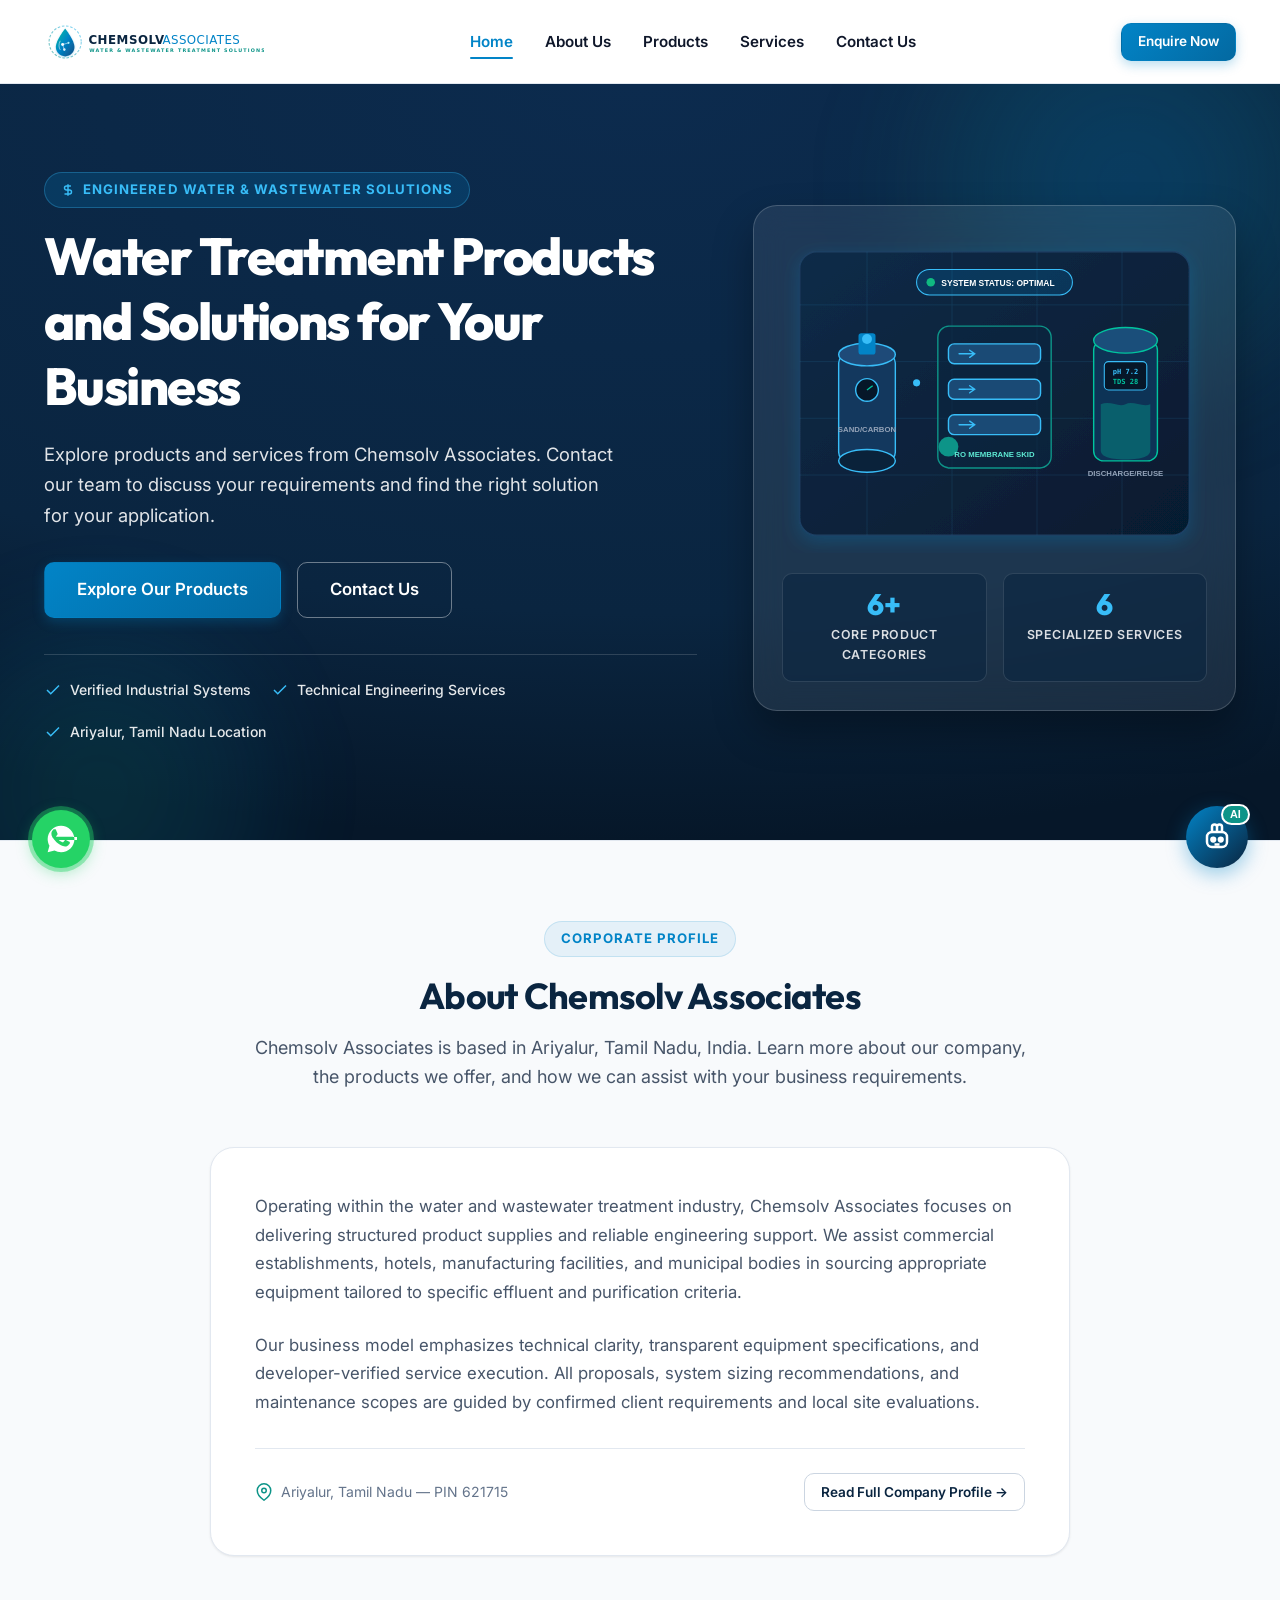
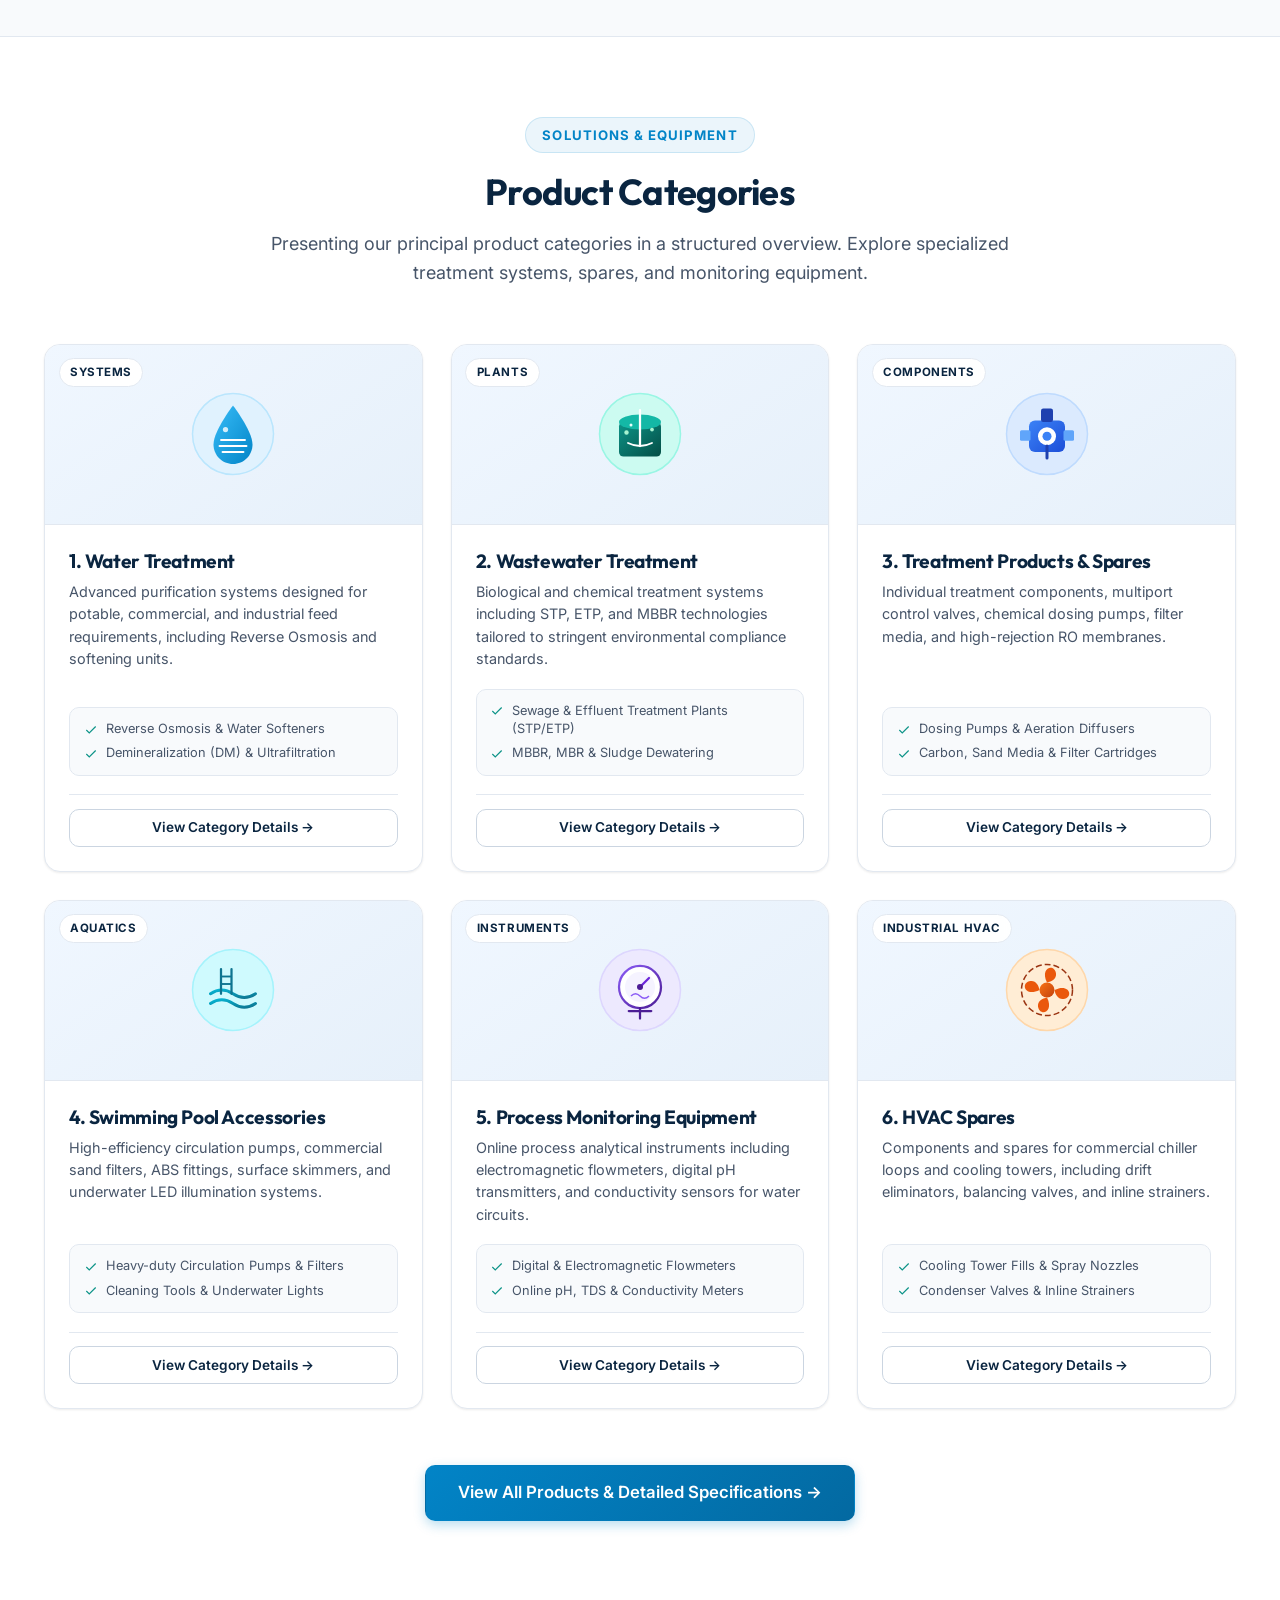
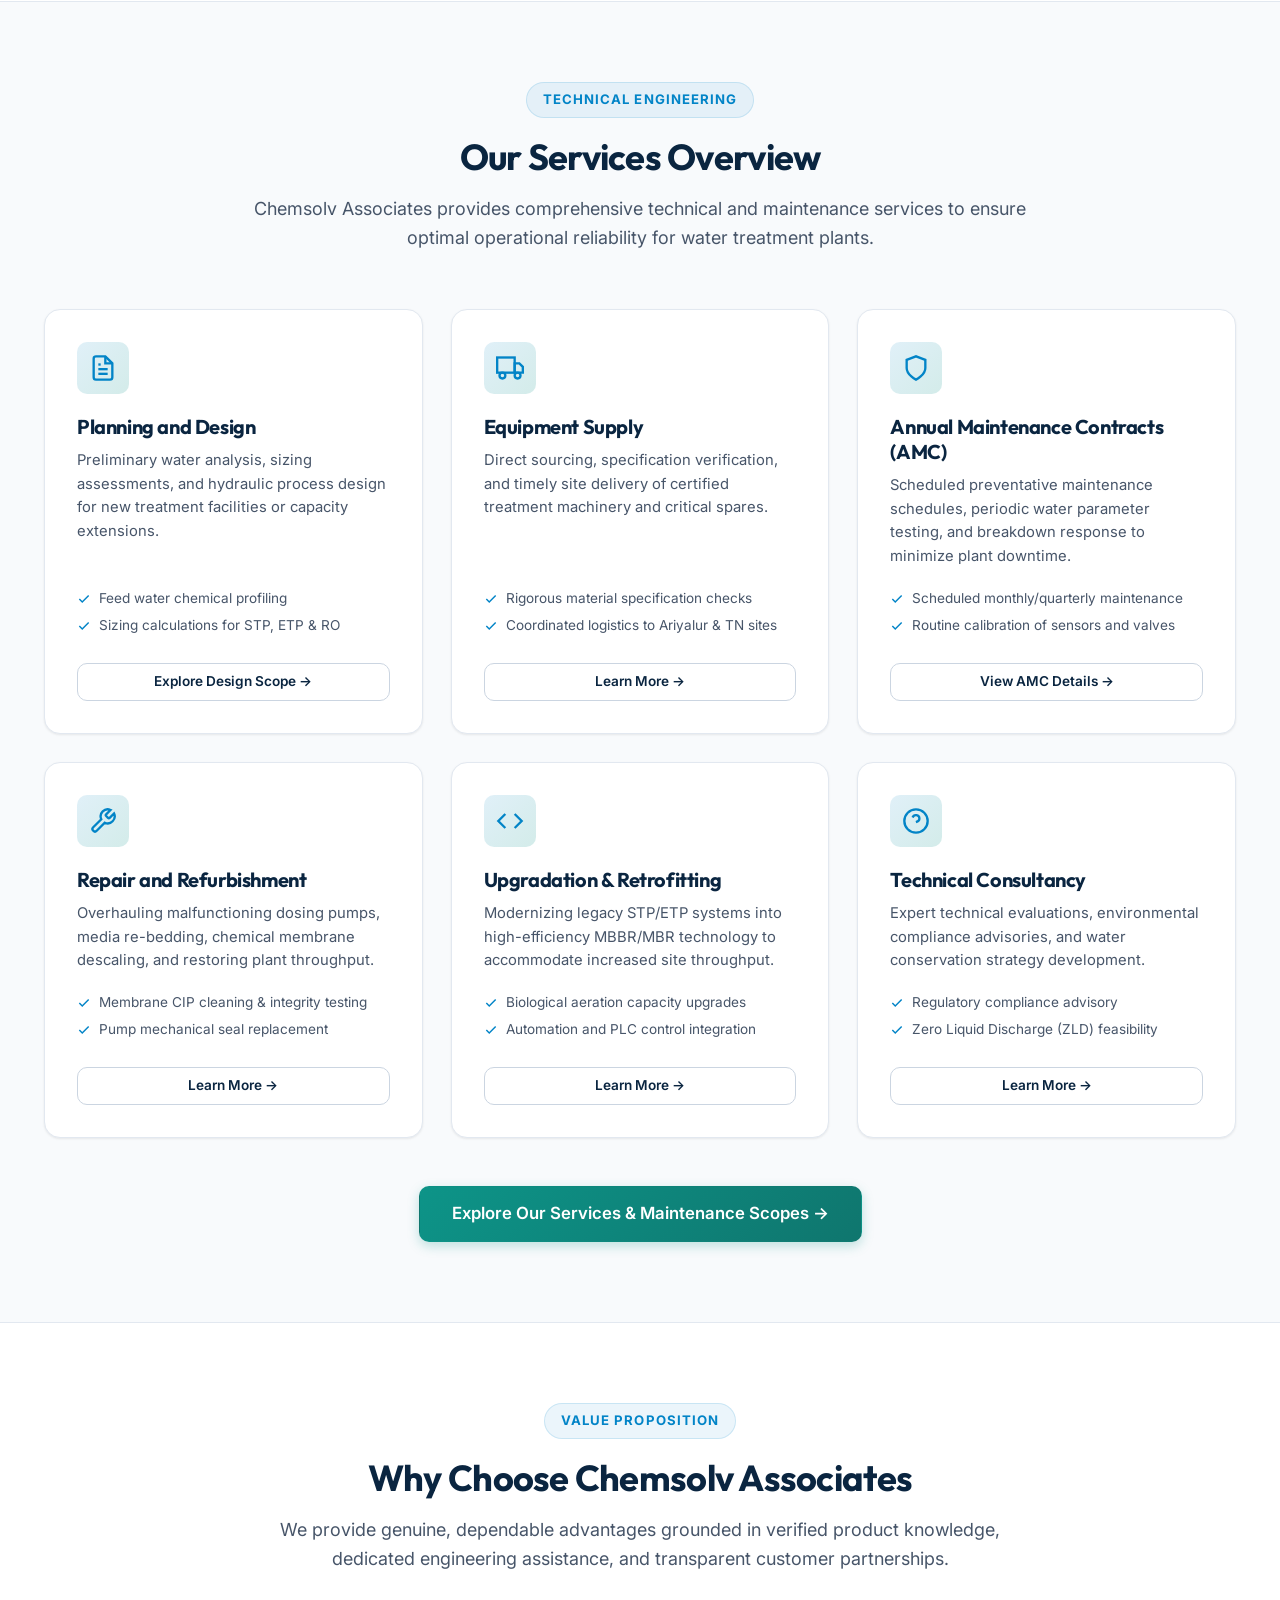
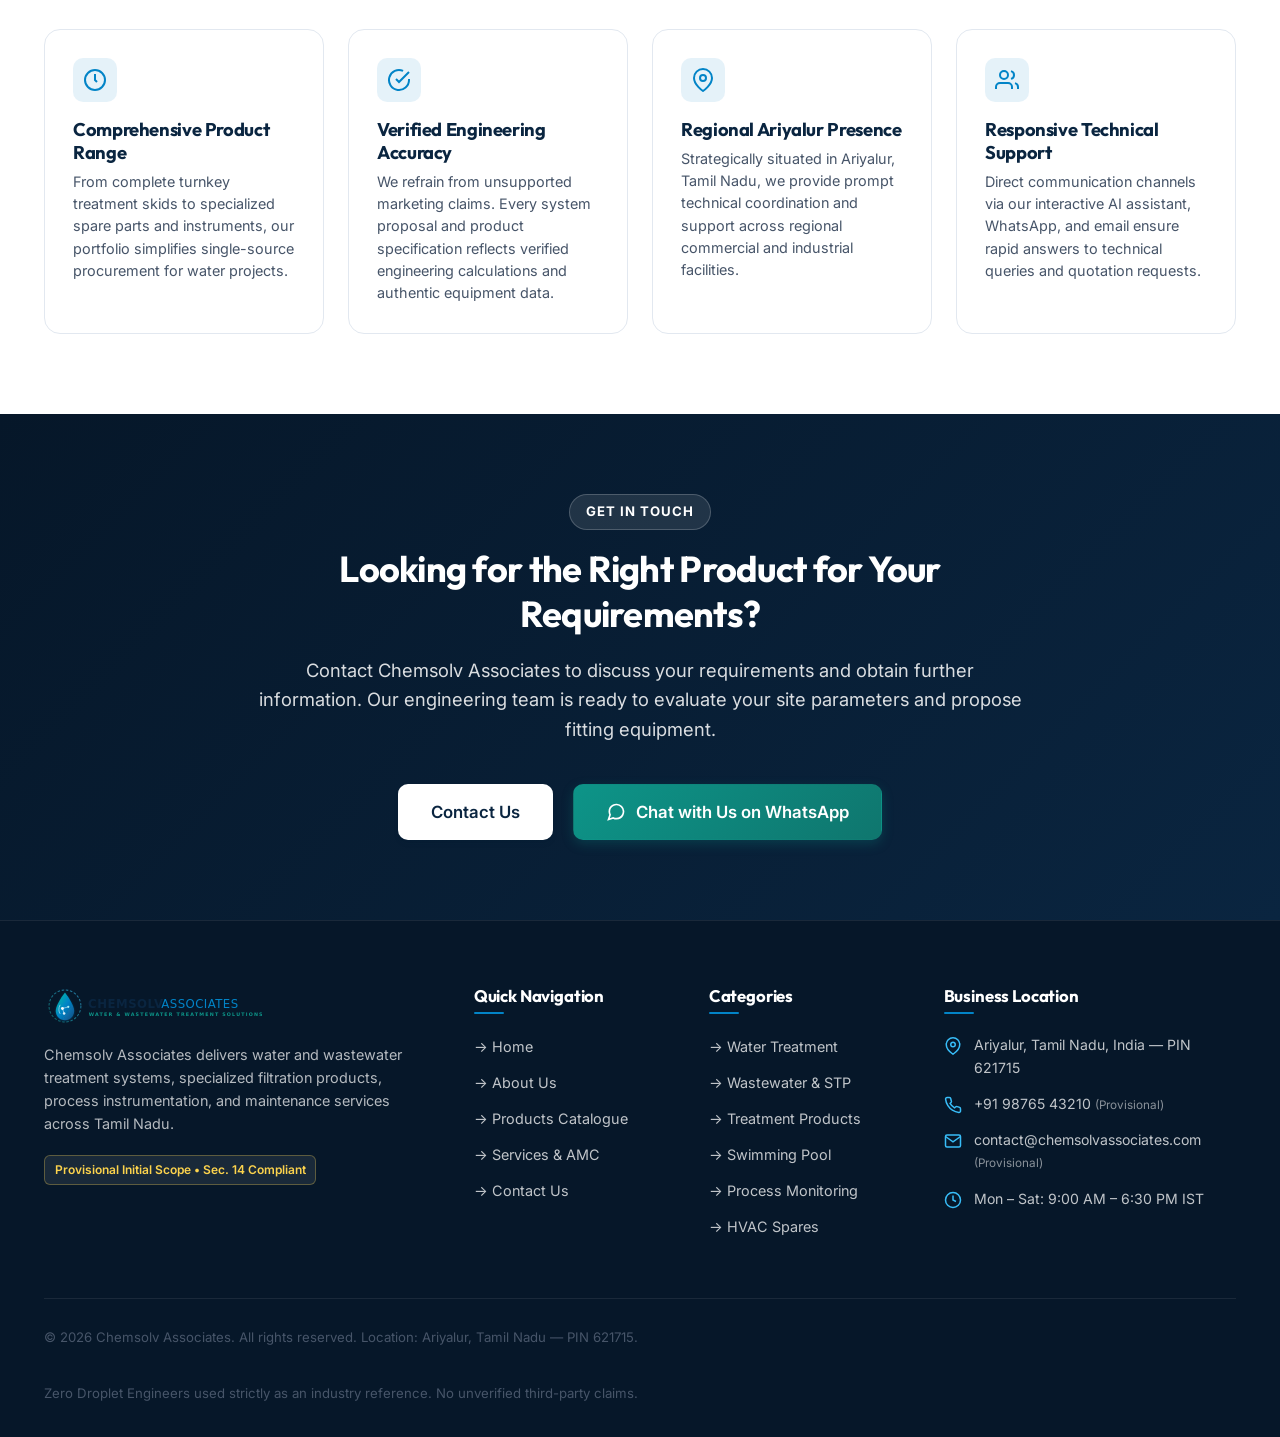
==== index.html @ a0fe6520 "Initial commit: Chemsolv Associates corporate website and floating RAG chatbot" ====
<!DOCTYPE html>
<html lang="en">
<head>
  <meta charset="UTF-8">
  <meta name="viewport" content="width=device-width, initial-scale=1.0">
  <meta http-equiv="X-UA-Compatible" content="IE=edge">
  
  <!-- SEO Primary Metadata -->
  <title>Chemsolv Associates | Water & Wastewater Treatment Solutions | Ariyalur, Tamil Nadu</title>
  <meta name="description" content="Chemsolv Associates provides comprehensive water and wastewater treatment systems, STP, ETP, RO plants, monitoring equipment, and AMC services in Ariyalur, Tamil Nadu.">
  <meta name="keywords" content="Chemsolv Associates, water treatment, wastewater treatment, STP Ariyalur, ETP Tamil Nadu, Reverse Osmosis, water softeners, AMC services">
  <meta name="author" content="Chemsolv Associates">
  <link rel="canonical" href="https://www.chemsolvassociates.com/">
  
  <!-- Open Graph / Facebook -->
  <meta property="og:type" content="website">
  <meta property="og:url" content="https://www.chemsolvassociates.com/">
  <meta property="og:title" content="Chemsolv Associates | Water & Wastewater Treatment Solutions">
  <meta property="og:description" content="Explore certified water and wastewater treatment products, STP/ETP systems, process monitoring instruments, and engineering services based in Ariyalur, Tamil Nadu.">
  <meta property="og:image" content="assets/images/logo.svg">

  <!-- Fonts Preconnect for Ultra-Fast Loading -->
  <link rel="preconnect" href="https://fonts.googleapis.com">
  <link rel="preconnect" href="https://fonts.gstatic.com" crossorigin>
  <link href="https://fonts.googleapis.com/css2?family=Inter:wght@400;500;600;700&family=Outfit:wght@600;700;800&display=swap" rel="stylesheet">

  <!-- Core Stylesheets -->
  <link rel="stylesheet" href="assets/css/main.css">
  <link rel="stylesheet" href="assets/css/components.css">
  <link rel="stylesheet" href="assets/css/chatbot.css">

  <!-- Structured Data JSON-LD (Section 12.5) -->
  <script type="application/ld+json">
  {
    "@context": "https://schema.org",
    "@type": "LocalBusiness",
    "name": "Chemsolv Associates",
    "description": "Provider of water and wastewater treatment systems, products, monitoring equipment, and maintenance services.",
    "url": "https://www.chemsolvassociates.com/",
    "address": {
      "@type": "PostalAddress",
      "addressLocality": "Ariyalur",
      "addressRegion": "Tamil Nadu",
      "postalCode": "621715",
      "addressCountry": "IN"
    },
    "openingHours": "Mo-Sa 09:00-18:30"
  }
  </script>
</head>
<body>

  <!-- Accessible Skip Link -->
  <a href="#main-content" class="skip-to-content">Skip to main content</a>

  <!-- Global Header -->
  <header class="site-header" id="site-header">
    <div class="container header-inner">
      <a href="index.html" class="header-brand" aria-label="Chemsolv Associates Home">
        <img src="assets/images/logo.svg" alt="Chemsolv Associates Logo" class="header-logo" width="220" height="42">
      </a>

      <!-- Desktop Navigation -->
      <nav class="desktop-nav" aria-label="Primary Navigation">
        <ul>
          <li><a href="index.html" class="nav-link active">Home</a></li>
          <li><a href="about.html" class="nav-link">About Us</a></li>
          <li><a href="products.html" class="nav-link">Products</a></li>
          <li><a href="services.html" class="nav-link">Services</a></li>
          <li><a href="contact.html" class="nav-link">Contact Us</a></li>
        </ul>
      </nav>

      <!-- Header CTAs -->
      <div class="header-actions">
        <a href="contact.html" class="btn btn-primary btn-sm header-cta">Enquire Now</a>
        <button class="mobile-toggle" id="mobile-toggle" aria-label="Toggle navigation menu" aria-expanded="false" aria-controls="mobile-drawer">
          <span></span>
        </button>
      </div>
    </div>
  </header>

  <!-- Mobile Drawer Overlay -->
  <div class="mobile-drawer-overlay" id="mobile-drawer-overlay"></div>

  <!-- Mobile Navigation Drawer -->
  <div class="mobile-drawer" id="mobile-drawer" aria-label="Mobile Navigation">
    <div>
      <div class="mobile-drawer-header">
        <img src="assets/images/logo.svg" alt="Chemsolv Associates" style="height: 34px; width: auto;">
        <button class="mobile-drawer-close" id="mobile-drawer-close" aria-label="Close navigation menu">
          <svg width="20" height="20" viewBox="0 0 24 24" fill="none" stroke="currentColor" stroke-width="2.5"><line x1="18" y1="6" x2="6" y2="18"/><line x1="6" y1="6" x2="18" y2="18"/></svg>
        </button>
      </div>
      <ul class="mobile-nav-list">
        <li><a href="index.html" class="mobile-nav-link active"><span>Home</span> &rarr;</a></li>
        <li><a href="about.html" class="mobile-nav-link"><span>About Us</span> &rarr;</a></li>
        <li><a href="products.html" class="mobile-nav-link"><span>Products</span> &rarr;</a></li>
        <li><a href="services.html" class="mobile-nav-link"><span>Services</span> &rarr;</a></li>
        <li><a href="contact.html" class="mobile-nav-link"><span>Contact Us</span> &rarr;</a></li>
      </ul>
    </div>
    <div style="display: flex; flex-direction: column; gap: 0.75rem; padding-top: 1.5rem; border-top: 1px solid var(--color-border);">
      <a href="contact.html" class="btn btn-primary" style="width: 100%;">Get in Touch</a>
      <a href="https://wa.me/919876543210?text=Hello%20Chemsolv%20Associates,%20I%20have%20an%20enquiry." target="_blank" rel="noopener noreferrer" class="btn btn-teal" style="width: 100%;">
        WhatsApp Enquiry
      </a>
    </div>
  </div>

  <!-- Main Content -->
  <main id="main-content">
    
    <!-- Section 1: Hero Section -->
    <section class="hero-section" aria-label="Hero Section">
      <div class="hero-water-glow" aria-hidden="true"></div>
      <div class="hero-water-glow-2" aria-hidden="true"></div>
      
      <div class="container hero-grid">
        <div class="hero-content fade-in-up">
          <div class="section-tag" style="background: rgba(2, 132, 199, 0.2); color: var(--color-accent-light); border-color: rgba(56, 189, 248, 0.3);">
            <svg width="14" height="14" viewBox="0 0 24 24" fill="none" stroke="currentColor" stroke-width="2.5"><path d="M12 2v20M17 5H9.5a3.5 3.5 0 0 0 0 7h5a3.5 3.5 0 0 1 0 7H6"/></svg>
            Engineered Water &amp; Wastewater Solutions
          </div>
          <h1>Water Treatment Products and Solutions for Your Business</h1>
          <p>Explore products and services from Chemsolv Associates. Contact our team to discuss your requirements and find the right solution for your application.</p>
          
          <div class="hero-cta-group">
            <a href="products.html" class="btn btn-primary btn-lg">Explore Our Products</a>
            <a href="contact.html" class="btn btn-outline-white btn-lg">Contact Us</a>
          </div>

          <div class="hero-badges">
            <div class="hero-badge-item">
              <svg class="hero-badge-icon" viewBox="0 0 24 24" fill="none" stroke="currentColor" stroke-width="2"><path d="M20 6L9 17l-5-5"/></svg>
              <span>Verified Industrial Systems</span>
            </div>
            <div class="hero-badge-item">
              <svg class="hero-badge-icon" viewBox="0 0 24 24" fill="none" stroke="currentColor" stroke-width="2"><path d="M20 6L9 17l-5-5"/></svg>
              <span>Technical Engineering Services</span>
            </div>
            <div class="hero-badge-item">
              <svg class="hero-badge-icon" viewBox="0 0 24 24" fill="none" stroke="currentColor" stroke-width="2"><path d="M20 6L9 17l-5-5"/></svg>
              <span>Ariyalur, Tamil Nadu Location</span>
            </div>
          </div>
        </div>

        <!-- Hero Graphic Diagram -->
        <div class="hero-visual fade-in-up">
          <div class="hero-card-glass">
            <img src="assets/images/hero-water.svg" alt="Industrial Water & Wastewater Treatment Schematic" width="550" height="400" loading="eager">
            <div class="hero-stats-grid">
              <div class="hero-stat-box">
                <div class="hero-stat-number">6+</div>
                <div class="hero-stat-label">Core Product Categories</div>
              </div>
              <div class="hero-stat-box">
                <div class="hero-stat-number">6</div>
                <div class="hero-stat-label">Specialized Services</div>
              </div>
            </div>
          </div>
        </div>
      </div>
    </section>

    <!-- Section 2: Company Introduction -->
    <section class="section section-alt" id="about-intro" aria-labelledby="intro-heading">
      <div class="container">
        <div class="section-header fade-in-up">
          <span class="section-tag">Corporate Profile</span>
          <h2 id="intro-heading">About Chemsolv Associates</h2>
          <p>Chemsolv Associates is based in Ariyalur, Tamil Nadu, India. Learn more about our company, the products we offer, and how we can assist with your business requirements.</p>
        </div>

        <div style="max-width: 860px; margin: 0 auto; background: #FFFFFF; border: 1px solid var(--color-border); border-radius: var(--radius-xl); padding: 2.75rem; box-shadow: var(--shadow-sm);" class="fade-in-up">
          <p style="font-size: 1.05rem; line-height: 1.7; color: var(--color-text-muted); margin-bottom: 1.5rem;">
            Operating within the water and wastewater treatment industry, Chemsolv Associates focuses on delivering structured product supplies and reliable engineering support. We assist commercial establishments, hotels, manufacturing facilities, and municipal bodies in sourcing appropriate equipment tailored to specific effluent and purification criteria.
          </p>
          <p style="font-size: 1.05rem; line-height: 1.7; color: var(--color-text-muted); margin-bottom: 2rem;">
            Our business model emphasizes technical clarity, transparent equipment specifications, and developer-verified service execution. All proposals, system sizing recommendations, and maintenance scopes are guided by confirmed client requirements and local site evaluations.
          </p>

          <div style="display: flex; flex-wrap: wrap; align-items: center; justify-content: space-between; gap: 1rem; padding-top: 1.5rem; border-top: 1px solid var(--color-border);">
            <div style="display: flex; align-items: center; gap: 0.5rem; font-size: 0.875rem; color: var(--color-text-light);">
              <svg width="18" height="18" viewBox="0 0 24 24" fill="none" stroke="currentColor" stroke-width="2" style="color: var(--color-teal);"><path d="M21 10c0 7-9 13-9 13s-9-6-9-13a9 9 0 0 1 18 0z"/><circle cx="12" cy="10" r="3"/></svg>
              <span>Ariyalur, Tamil Nadu — PIN 621715</span>
            </div>
            <a href="about.html" class="btn btn-secondary btn-sm">Read Full Company Profile &rarr;</a>
          </div>
        </div>
      </div>
    </section>

    <!-- Section 3: Product Categories Grid -->
    <section class="section" id="product-categories" aria-labelledby="cat-heading">
      <div class="container">
        <div class="section-header fade-in-up">
          <span class="section-tag">Solutions &amp; Equipment</span>
          <h2 id="cat-heading">Product Categories</h2>
          <p>Presenting our principal product categories in a structured overview. Explore specialized treatment systems, spares, and monitoring equipment.</p>
        </div>

        <div class="product-grid">
          <!-- 1. Water Treatment -->
          <article class="product-card fade-in-up">
            <div class="product-card-media">
              <span class="product-category-tag">Systems</span>
              <img src="assets/images/cat-water-treatment.svg" alt="Water Treatment Systems" width="90" height="90" loading="lazy">
            </div>
            <div class="product-card-body">
              <h3 class="product-title">1. Water Treatment</h3>
              <p class="product-desc">Advanced purification systems designed for potable, commercial, and industrial feed requirements, including Reverse Osmosis and softening units.</p>
              <ul class="product-specs">
                <li><svg width="14" height="14" viewBox="0 0 24 24" fill="none" stroke="currentColor" stroke-width="2"><path d="M20 6L9 17l-5-5"/></svg> Reverse Osmosis &amp; Water Softeners</li>
                <li><svg width="14" height="14" viewBox="0 0 24 24" fill="none" stroke="currentColor" stroke-width="2"><path d="M20 6L9 17l-5-5"/></svg> Demineralization (DM) &amp; Ultrafiltration</li>
              </ul>
              <div class="product-card-footer">
                <a href="products.html#water-treatment" class="btn btn-secondary btn-sm" style="width: 100%;">View Category Details &rarr;</a>
              </div>
            </div>
          </article>

          <!-- 2. Wastewater Treatment -->
          <article class="product-card fade-in-up">
            <div class="product-card-media">
              <span class="product-category-tag">Plants</span>
              <img src="assets/images/cat-wastewater.svg" alt="Wastewater Treatment Plants" width="90" height="90" loading="lazy">
            </div>
            <div class="product-card-body">
              <h3 class="product-title">2. Wastewater Treatment</h3>
              <p class="product-desc">Biological and chemical treatment systems including STP, ETP, and MBBR technologies tailored to stringent environmental compliance standards.</p>
              <ul class="product-specs">
                <li><svg width="14" height="14" viewBox="0 0 24 24" fill="none" stroke="currentColor" stroke-width="2"><path d="M20 6L9 17l-5-5"/></svg> Sewage &amp; Effluent Treatment Plants (STP/ETP)</li>
                <li><svg width="14" height="14" viewBox="0 0 24 24" fill="none" stroke="currentColor" stroke-width="2"><path d="M20 6L9 17l-5-5"/></svg> MBBR, MBR &amp; Sludge Dewatering</li>
              </ul>
              <div class="product-card-footer">
                <a href="products.html#wastewater-treatment" class="btn btn-secondary btn-sm" style="width: 100%;">View Category Details &rarr;</a>
              </div>
            </div>
          </article>

          <!-- 3. Water and Wastewater Treatment Products -->
          <article class="product-card fade-in-up">
            <div class="product-card-media">
              <span class="product-category-tag">Components</span>
              <img src="assets/images/cat-products.svg" alt="Water Treatment Products and Spares" width="90" height="90" loading="lazy">
            </div>
            <div class="product-card-body">
              <h3 class="product-title">3. Treatment Products &amp; Spares</h3>
              <p class="product-desc">Individual treatment components, multiport control valves, chemical dosing pumps, filter media, and high-rejection RO membranes.</p>
              <ul class="product-specs">
                <li><svg width="14" height="14" viewBox="0 0 24 24" fill="none" stroke="currentColor" stroke-width="2"><path d="M20 6L9 17l-5-5"/></svg> Dosing Pumps &amp; Aeration Diffusers</li>
                <li><svg width="14" height="14" viewBox="0 0 24 24" fill="none" stroke="currentColor" stroke-width="2"><path d="M20 6L9 17l-5-5"/></svg> Carbon, Sand Media &amp; Filter Cartridges</li>
              </ul>
              <div class="product-card-footer">
                <a href="products.html#water-wastewater-products" class="btn btn-secondary btn-sm" style="width: 100%;">View Category Details &rarr;</a>
              </div>
            </div>
          </article>

          <!-- 4. Swimming Pool Accessories -->
          <article class="product-card fade-in-up">
            <div class="product-card-media">
              <span class="product-category-tag">Aquatics</span>
              <img src="assets/images/cat-pool.svg" alt="Swimming Pool Accessories" width="90" height="90" loading="lazy">
            </div>
            <div class="product-card-body">
              <h3 class="product-title">4. Swimming Pool Accessories</h3>
              <p class="product-desc">High-efficiency circulation pumps, commercial sand filters, ABS fittings, surface skimmers, and underwater LED illumination systems.</p>
              <ul class="product-specs">
                <li><svg width="14" height="14" viewBox="0 0 24 24" fill="none" stroke="currentColor" stroke-width="2"><path d="M20 6L9 17l-5-5"/></svg> Heavy-duty Circulation Pumps &amp; Filters</li>
                <li><svg width="14" height="14" viewBox="0 0 24 24" fill="none" stroke="currentColor" stroke-width="2"><path d="M20 6L9 17l-5-5"/></svg> Cleaning Tools &amp; Underwater Lights</li>
              </ul>
              <div class="product-card-footer">
                <a href="products.html#swimming-pool-accessories" class="btn btn-secondary btn-sm" style="width: 100%;">View Category Details &rarr;</a>
              </div>
            </div>
          </article>

          <!-- 5. Process Monitoring Equipment -->
          <article class="product-card fade-in-up">
            <div class="product-card-media">
              <span class="product-category-tag">Instruments</span>
              <img src="assets/images/cat-monitoring.svg" alt="Process Monitoring Equipment" width="90" height="90" loading="lazy">
            </div>
            <div class="product-card-body">
              <h3 class="product-title">5. Process Monitoring Equipment</h3>
              <p class="product-desc">Online process analytical instruments including electromagnetic flowmeters, digital pH transmitters, and conductivity sensors for water circuits.</p>
              <ul class="product-specs">
                <li><svg width="14" height="14" viewBox="0 0 24 24" fill="none" stroke="currentColor" stroke-width="2"><path d="M20 6L9 17l-5-5"/></svg> Digital &amp; Electromagnetic Flowmeters</li>
                <li><svg width="14" height="14" viewBox="0 0 24 24" fill="none" stroke="currentColor" stroke-width="2"><path d="M20 6L9 17l-5-5"/></svg> Online pH, TDS &amp; Conductivity Meters</li>
              </ul>
              <div class="product-card-footer">
                <a href="products.html#process-monitoring" class="btn btn-secondary btn-sm" style="width: 100%;">View Category Details &rarr;</a>
              </div>
            </div>
          </article>

          <!-- 6. HVAC Spares -->
          <article class="product-card fade-in-up">
            <div class="product-card-media">
              <span class="product-category-tag">Industrial HVAC</span>
              <img src="assets/images/cat-hvac.svg" alt="HVAC Spares and Cooling Accessories" width="90" height="90" loading="lazy">
            </div>
            <div class="product-card-body">
              <h3 class="product-title">6. HVAC Spares</h3>
              <p class="product-desc">Components and spares for commercial chiller loops and cooling towers, including drift eliminators, balancing valves, and inline strainers.</p>
              <ul class="product-specs">
                <li><svg width="14" height="14" viewBox="0 0 24 24" fill="none" stroke="currentColor" stroke-width="2"><path d="M20 6L9 17l-5-5"/></svg> Cooling Tower Fills &amp; Spray Nozzles</li>
                <li><svg width="14" height="14" viewBox="0 0 24 24" fill="none" stroke="currentColor" stroke-width="2"><path d="M20 6L9 17l-5-5"/></svg> Condenser Valves &amp; Inline Strainers</li>
              </ul>
              <div class="product-card-footer">
                <a href="products.html#hvac-spares" class="btn btn-secondary btn-sm" style="width: 100%;">View Category Details &rarr;</a>
              </div>
            </div>
          </article>
        </div>

        <div style="text-align: center; margin-top: 3.5rem;" class="fade-in-up">
          <a href="products.html" class="btn btn-primary btn-lg">View All Products &amp; Detailed Specifications &rarr;</a>
        </div>
      </div>
    </section>

    <!-- Section 4: Services Overview -->
    <section class="section section-alt" id="services-overview" aria-labelledby="services-heading">
      <div class="container">
        <div class="section-header fade-in-up">
          <span class="section-tag">Technical Engineering</span>
          <h2 id="services-heading">Our Services Overview</h2>
          <p>Chemsolv Associates provides comprehensive technical and maintenance services to ensure optimal operational reliability for water treatment plants.</p>
        </div>

        <div class="services-grid">
          <!-- 1. Planning and Design -->
          <article class="service-card fade-in-up">
            <div class="service-icon-box">
              <svg width="28" height="28" viewBox="0 0 24 24" fill="none" stroke="currentColor" stroke-width="2"><path d="M14 2H6a2 2 0 0 0-2 2v16a2 2 0 0 0 2 2h12a2 2 0 0 0 2-2V8z"/><polyline points="14 2 14 8 20 8"/><line x1="16" y1="13" x2="8" y2="13"/><line x1="16" y1="17" x2="8" y2="17"/><polyline points="10 9 9 9 8 9"/></svg>
            </div>
            <h3 class="service-title">Planning and Design</h3>
            <p class="service-desc">Preliminary water analysis, sizing assessments, and hydraulic process design for new treatment facilities or capacity extensions.</p>
            <ul class="service-features">
              <li><svg width="14" height="14" viewBox="0 0 24 24" fill="none" stroke="currentColor" stroke-width="2.5"><polyline points="20 6 9 17 4 12"/></svg> Feed water chemical profiling</li>
              <li><svg width="14" height="14" viewBox="0 0 24 24" fill="none" stroke="currentColor" stroke-width="2.5"><polyline points="20 6 9 17 4 12"/></svg> Sizing calculations for STP, ETP &amp; RO</li>
            </ul>
            <a href="services.html#planning-design" class="btn btn-secondary btn-sm">Explore Design Scope &rarr;</a>
          </article>

          <!-- 2. Equipment Supply -->
          <article class="service-card fade-in-up">
            <div class="service-icon-box">
              <svg width="28" height="28" viewBox="0 0 24 24" fill="none" stroke="currentColor" stroke-width="2"><rect x="1" y="3" width="15" height="13"/><polygon points="16 8 20 8 23 11 23 16 16 16 16 8"/><circle cx="5.5" cy="18.5" r="2.5"/><circle cx="18.5" cy="18.5" r="2.5"/></svg>
            </div>
            <h3 class="service-title">Equipment Supply</h3>
            <p class="service-desc">Direct sourcing, specification verification, and timely site delivery of certified treatment machinery and critical spares.</p>
            <ul class="service-features">
              <li><svg width="14" height="14" viewBox="0 0 24 24" fill="none" stroke="currentColor" stroke-width="2.5"><polyline points="20 6 9 17 4 12"/></svg> Rigorous material specification checks</li>
              <li><svg width="14" height="14" viewBox="0 0 24 24" fill="none" stroke="currentColor" stroke-width="2.5"><polyline points="20 6 9 17 4 12"/></svg> Coordinated logistics to Ariyalur &amp; TN sites</li>
            </ul>
            <a href="services.html#equipment-supply" class="btn btn-secondary btn-sm">Learn More &rarr;</a>
          </article>

          <!-- 3. Annual Maintenance Contracts (AMC) -->
          <article class="service-card fade-in-up">
            <div class="service-icon-box">
              <svg width="28" height="28" viewBox="0 0 24 24" fill="none" stroke="currentColor" stroke-width="2"><path d="M12 22s8-4 8-10V5l-8-3-8 3v7c0 6 8 10 8 10z"/></svg>
            </div>
            <h3 class="service-title">Annual Maintenance Contracts (AMC)</h3>
            <p class="service-desc">Scheduled preventative maintenance schedules, periodic water parameter testing, and breakdown response to minimize plant downtime.</p>
            <ul class="service-features">
              <li><svg width="14" height="14" viewBox="0 0 24 24" fill="none" stroke="currentColor" stroke-width="2.5"><polyline points="20 6 9 17 4 12"/></svg> Scheduled monthly/quarterly maintenance</li>
              <li><svg width="14" height="14" viewBox="0 0 24 24" fill="none" stroke="currentColor" stroke-width="2.5"><polyline points="20 6 9 17 4 12"/></svg> Routine calibration of sensors and valves</li>
            </ul>
            <a href="services.html#amc" class="btn btn-secondary btn-sm">View AMC Details &rarr;</a>
          </article>

          <!-- 4. Repair and Refurbishment -->
          <article class="service-card fade-in-up">
            <div class="service-icon-box">
              <svg width="28" height="28" viewBox="0 0 24 24" fill="none" stroke="currentColor" stroke-width="2"><path d="M14.7 6.3a1 1 0 0 0 0 1.4l1.6 1.6a1 1 0 0 0 1.4 0l3.77-3.77a6 6 0 0 1-7.94 7.94l-6.91 6.91a2.12 2.12 0 0 1-3-3l6.91-6.91a6 6 0 0 1 7.94-7.94l-3.76 3.76z"/></svg>
            </div>
            <h3 class="service-title">Repair and Refurbishment</h3>
            <p class="service-desc">Overhauling malfunctioning dosing pumps, media re-bedding, chemical membrane descaling, and restoring plant throughput.</p>
            <ul class="service-features">
              <li><svg width="14" height="14" viewBox="0 0 24 24" fill="none" stroke="currentColor" stroke-width="2.5"><polyline points="20 6 9 17 4 12"/></svg> Membrane CIP cleaning &amp; integrity testing</li>
              <li><svg width="14" height="14" viewBox="0 0 24 24" fill="none" stroke="currentColor" stroke-width="2.5"><polyline points="20 6 9 17 4 12"/></svg> Pump mechanical seal replacement</li>
            </ul>
            <a href="services.html#repair-refurbishment" class="btn btn-secondary btn-sm">Learn More &rarr;</a>
          </article>

          <!-- 5. Upgradation and Retrofitting -->
          <article class="service-card fade-in-up">
            <div class="service-icon-box">
              <svg width="28" height="28" viewBox="0 0 24 24" fill="none" stroke="currentColor" stroke-width="2"><polyline points="16 18 22 12 16 6"/><polyline points="8 6 2 12 8 18"/></svg>
            </div>
            <h3 class="service-title">Upgradation &amp; Retrofitting</h3>
            <p class="service-desc">Modernizing legacy STP/ETP systems into high-efficiency MBBR/MBR technology to accommodate increased site throughput.</p>
            <ul class="service-features">
              <li><svg width="14" height="14" viewBox="0 0 24 24" fill="none" stroke="currentColor" stroke-width="2.5"><polyline points="20 6 9 17 4 12"/></svg> Biological aeration capacity upgrades</li>
              <li><svg width="14" height="14" viewBox="0 0 24 24" fill="none" stroke="currentColor" stroke-width="2.5"><polyline points="20 6 9 17 4 12"/></svg> Automation and PLC control integration</li>
            </ul>
            <a href="services.html#upgradation" class="btn btn-secondary btn-sm">Learn More &rarr;</a>
          </article>

          <!-- 6. Consultancy -->
          <article class="service-card fade-in-up">
            <div class="service-icon-box">
              <svg width="28" height="28" viewBox="0 0 24 24" fill="none" stroke="currentColor" stroke-width="2"><circle cx="12" cy="12" r="10"/><path d="M9.09 9a3 3 0 0 1 5.83 1c0 2-3 3-3 3"/><line x1="12" y1="17" x2="12.01" y2="17"/></svg>
            </div>
            <h3 class="service-title">Technical Consultancy</h3>
            <p class="service-desc">Expert technical evaluations, environmental compliance advisories, and water conservation strategy development.</p>
            <ul class="service-features">
              <li><svg width="14" height="14" viewBox="0 0 24 24" fill="none" stroke="currentColor" stroke-width="2.5"><polyline points="20 6 9 17 4 12"/></svg> Regulatory compliance advisory</li>
              <li><svg width="14" height="14" viewBox="0 0 24 24" fill="none" stroke="currentColor" stroke-width="2.5"><polyline points="20 6 9 17 4 12"/></svg> Zero Liquid Discharge (ZLD) feasibility</li>
            </ul>
            <a href="services.html#consultancy" class="btn btn-secondary btn-sm">Learn More &rarr;</a>
          </article>
        </div>

        <div style="text-align: center; margin-top: 3rem;" class="fade-in-up">
          <a href="services.html" class="btn btn-teal btn-lg">Explore Our Services &amp; Maintenance Scopes &rarr;</a>
        </div>
      </div>
    </section>

    <!-- Section 5: Why Choose Chemsolv Associates -->
    <section class="section" id="why-choose" aria-labelledby="why-heading">
      <div class="container">
        <div class="section-header fade-in-up">
          <span class="section-tag">Value Proposition</span>
          <h2 id="why-heading">Why Choose Chemsolv Associates</h2>
          <p>We provide genuine, dependable advantages grounded in verified product knowledge, dedicated engineering assistance, and transparent customer partnerships.</p>
        </div>

        <div class="features-grid">
          <div class="feature-box fade-in-up">
            <div class="feature-icon-wrapper">
              <svg width="24" height="24" viewBox="0 0 24 24" fill="none" stroke="currentColor" stroke-width="2"><circle cx="12" cy="12" r="10"/><polyline points="12 6 12 12 14 14"/></svg>
            </div>
            <h3>Comprehensive Product Range</h3>
            <p>From complete turnkey treatment skids to specialized spare parts and instruments, our portfolio simplifies single-source procurement for water projects.</p>
          </div>

          <div class="feature-box fade-in-up">
            <div class="feature-icon-wrapper">
              <svg width="24" height="24" viewBox="0 0 24 24" fill="none" stroke="currentColor" stroke-width="2"><path d="M22 11.08V12a10 10 0 1 1-5.93-9.14"/><polyline points="22 4 12 14.01 9 11.01"/></svg>
            </div>
            <h3>Verified Engineering Accuracy</h3>
            <p>We refrain from unsupported marketing claims. Every system proposal and product specification reflects verified engineering calculations and authentic equipment data.</p>
          </div>

          <div class="feature-box fade-in-up">
            <div class="feature-icon-wrapper">
              <svg width="24" height="24" viewBox="0 0 24 24" fill="none" stroke="currentColor" stroke-width="2"><path d="M21 10c0 7-9 13-9 13s-9-6-9-13a9 9 0 0 1 18 0z"/><circle cx="12" cy="10" r="3"/></svg>
            </div>
            <h3>Regional Ariyalur Presence</h3>
            <p>Strategically situated in Ariyalur, Tamil Nadu, we provide prompt technical coordination and support across regional commercial and industrial facilities.</p>
          </div>

          <div class="feature-box fade-in-up">
            <div class="feature-icon-wrapper">
              <svg width="24" height="24" viewBox="0 0 24 24" fill="none" stroke="currentColor" stroke-width="2"><path d="M17 21v-2a4 4 0 0 0-4-4H5a4 4 0 0 0-4 4v2"/><circle cx="9" cy="7" r="4"/><path d="M23 21v-2a4 4 0 0 0-3-3.87"/><path d="M16 3.13a4 4 0 0 1 0 7.75"/></svg>
            </div>
            <h3>Responsive Technical Support</h3>
            <p>Direct communication channels via our interactive AI assistant, WhatsApp, and email ensure rapid answers to technical queries and quotation requests.</p>
          </div>
        </div>
      </div>
    </section>

    <!-- Section 6: Enquiry Call to Action -->
    <section class="section section-dark" id="enquiry-cta" aria-labelledby="cta-heading">
      <div class="container" style="text-align: center; max-width: 820px;">
        <span class="section-tag" style="background: rgba(255,255,255,0.1); color: #FFFFFF; border-color: rgba(255,255,255,0.2);">Get In Touch</span>
        <h2 id="cta-heading" style="color: #FFFFFF; margin-bottom: 1.25rem;">Looking for the Right Product for Your Requirements?</h2>
        <p style="font-size: 1.15rem; color: rgba(255, 255, 255, 0.85); margin-bottom: 2.5rem;">
          Contact Chemsolv Associates to discuss your requirements and obtain further information. Our engineering team is ready to evaluate your site parameters and propose fitting equipment.
        </p>
        <div style="display: flex; flex-wrap: wrap; justify-content: center; gap: 1.25rem;">
          <a href="contact.html" class="btn btn-white btn-lg">Contact Us</a>
          <a href="https://wa.me/919876543210?text=Hello%20Chemsolv%20Associates,%20I%20have%20an%20enquiry%20regarding%20water%20treatment%20products." target="_blank" rel="noopener noreferrer" class="btn btn-teal btn-lg">
            <svg width="20" height="20" viewBox="0 0 24 24" fill="none" stroke="currentColor" stroke-width="2"><path d="M21 11.5a8.38 8.38 0 0 1-.9 3.8 8.5 8.5 0 0 1-7.6 4.7 8.38 8.38 0 0 1-3.8-.9L3 21l1.9-5.7a8.38 8.38 0 0 1-.9-3.8 8.5 8.5 0 0 1 4.7-7.6 8.38 8.38 0 0 1 3.8-.9h.5a8.48 8.48 0 0 1 8 8v.5z"/></svg>
            Chat with Us on WhatsApp
          </a>
        </div>
      </div>
    </section>
  </main>

  <!-- Global Footer -->
  <footer class="site-footer">
    <div class="container">
      <div class="footer-grid">
        <!-- Col 1: Brand Info -->
        <div class="footer-col">
          <img src="assets/images/logo.svg" alt="Chemsolv Associates" class="footer-brand-logo" width="220" height="42">
          <p class="footer-text">
            Chemsolv Associates delivers water and wastewater treatment systems, specialized filtration products, process instrumentation, and maintenance services across Tamil Nadu.
          </p>
          <span class="provisional-badge" style="background: rgba(255,255,255,0.08); color: #FCD34D; border-color: rgba(252,211,77,0.3);">
            Provisional Initial Scope &bull; Sec. 14 Compliant
          </span>
        </div>

        <!-- Col 2: Navigation Links -->
        <div class="footer-col">
          <h4>Quick Navigation</h4>
          <ul class="footer-links">
            <li><a href="index.html">&rarr; Home</a></li>
            <li><a href="about.html">&rarr; About Us</a></li>
            <li><a href="products.html">&rarr; Products Catalogue</a></li>
            <li><a href="services.html">&rarr; Services &amp; AMC</a></li>
            <li><a href="contact.html">&rarr; Contact Us</a></li>
          </ul>
        </div>

        <!-- Col 3: Product Categories -->
        <div class="footer-col">
          <h4>Categories</h4>
          <ul class="footer-links">
            <li><a href="products.html#water-treatment">&rarr; Water Treatment</a></li>
            <li><a href="products.html#wastewater-treatment">&rarr; Wastewater &amp; STP</a></li>
            <li><a href="products.html#water-wastewater-products">&rarr; Treatment Products</a></li>
            <li><a href="products.html#swimming-pool-accessories">&rarr; Swimming Pool</a></li>
            <li><a href="products.html#process-monitoring">&rarr; Process Monitoring</a></li>
            <li><a href="products.html#hvac-spares">&rarr; HVAC Spares</a></li>
          </ul>
        </div>

        <!-- Col 4: Verified Location & Contact -->
        <div class="footer-col">
          <h4>Business Location</h4>
          <address class="footer-contact-list">
            <div class="footer-contact-item">
              <svg width="18" height="18" viewBox="0 0 24 24" fill="none" stroke="currentColor" stroke-width="2"><path d="M21 10c0 7-9 13-9 13s-9-6-9-13a9 9 0 0 1 18 0z"/><circle cx="12" cy="10" r="3"/></svg>
              <span>Ariyalur, Tamil Nadu, India — PIN 621715</span>
            </div>
            <div class="footer-contact-item">
              <svg width="18" height="18" viewBox="0 0 24 24" fill="none" stroke="currentColor" stroke-width="2"><path d="M22 16.92v3a2 2 0 0 1-2.18 2 19.79 19.79 0 0 1-8.63-3.07 19.5 19.5 0 0 1-6-6 19.79 19.79 0 0 1-3.07-8.67A2 2 0 0 1 4.11 2h3a2 2 0 0 1 2 1.72 12.84 12.84 0 0 0 .7 2.81 2 2 0 0 1-.45 2.11L8.09 9.91a16 16 0 0 0 6 6l1.27-1.27a2 2 0 0 1 2.11-.45 12.84 12.84 0 0 0 2.81.7A2 2 0 0 1 22 16.92z"/></svg>
              <span>+91 98765 43210 <small style="opacity:0.7;">(Provisional)</small></span>
            </div>
            <div class="footer-contact-item">
              <svg width="18" height="18" viewBox="0 0 24 24" fill="none" stroke="currentColor" stroke-width="2"><path d="M4 4h16c1.1 0 2 .9 2 2v12c0 1.1-.9 2-2 2H4c-1.1 0-2-.9-2-2V6c0-1.1.9-2 2-2z"/><polyline points="22,6 12,13 2,6"/></svg>
              <span>contact@chemsolvassociates.com <small style="opacity:0.7;">(Provisional)</small></span>
            </div>
            <div class="footer-contact-item">
              <svg width="18" height="18" viewBox="0 0 24 24" fill="none" stroke="currentColor" stroke-width="2"><circle cx="12" cy="12" r="10"/><polyline points="12 6 12 12 16 14"/></svg>
              <span>Mon – Sat: 9:00 AM – 6:30 PM IST</span>
            </div>
          </address>
        </div>
      </div>

      <div class="footer-bottom">
        <p>&copy; 2026 Chemsolv Associates. All rights reserved. Location: Ariyalur, Tamil Nadu — PIN 621715.</p>
        <p>Zero Droplet Engineers used strictly as an industry reference. No unverified third-party claims.</p>
      </div>
    </div>
  </footer>

  <!-- Floating WhatsApp Widget (Bottom-Left) -->
  <aside class="floating-whatsapp" aria-label="WhatsApp Contact">
    <a href="https://wa.me/919876543210?text=Hello%20Chemsolv%20Associates,%20I%20have%20an%20enquiry%20regarding%20water%20treatment%20solutions." target="_blank" rel="noopener noreferrer" class="whatsapp-btn" aria-label="Chat with Chemsolv Associates on WhatsApp">
      <svg width="32" height="32" viewBox="0 0 24 24" fill="currentColor">
        <path d="M12.031 2C6.495 2 2 6.495 2 12.031c0 1.808.484 3.518 1.328 5.004L2 22l5.127-1.312a9.98 9.98 0 0 0 4.904 1.343c5.536 0 10.031-4.495 10.031-10.031C22.062 6.495 17.567 2 12.031 2zm5.834 14.195c-.244.686-1.42 1.312-1.956 1.393-.536.082-1.229.117-3.957-.984-3.419-1.38-5.617-4.887-5.787-5.114-.17-.227-1.38-1.838-1.38-3.504 0-1.666.87-2.488 1.18-2.828.31-.34.68-.425.907-.425.227 0 .454.002.653.012.21.01.49-.08.766.584.287.69.98 2.392 1.066 2.569.085.176.142.383.028.61-.113.227-.17.369-.34.567-.17.199-.358.443-.51.596-.17.17-.348.355-.15.696.198.34 883 1.458 1.895 2.359 1.303 1.16 2.402 1.52 2.742 1.69.34.17.538.142.736-.085.199-.227.85-1.02 1.077-1.37.227-.35.454-.294.766-.177.312.117 1.984.935 2.324 1.105.34.17.567.255.652.397.085.142.085.823-.159 1.509z"/>
      </svg>
    </a>
    <div class="whatsapp-tooltip">Chat on WhatsApp</div>
  </aside>

  <!-- Floating RAG Chatbot Widget (Bottom-Right) -->
  <aside class="floating-chatbot" aria-label="Technical Assistant Chatbot">
    <!-- Launcher Button -->
    <button class="chatbot-launcher" id="chatbot-launcher" aria-label="Open Chemsolv AI Technical Assistant" aria-expanded="false" aria-controls="chatbot-panel">
      <div class="chatbot-pulse-ring"></div>
      <svg width="30" height="30" viewBox="0 0 24 24" fill="none" stroke="currentColor" stroke-width="2">
        <path d="M12 8V4m0 0a2 2 0 1 0-4 0v4m4-4a2 2 0 1 1 4 0v4"/>
        <rect x="4" y="8" width="16" height="12" rx="4"/>
        <circle cx="9" cy="14" r="1.5" fill="currentColor"/>
        <circle cx="15" cy="14" r="1.5" fill="currentColor"/>
        <path d="M10 18h4"/>
      </svg>
      <span class="chatbot-launcher-badge">AI</span>
    </button>

    <!-- Chat Panel Window -->
    <div class="chatbot-panel" id="chatbot-panel" role="dialog" aria-labelledby="chat-heading">
      <!-- Header -->
      <div class="chatbot-header">
        <div class="chatbot-header-info">
          <div class="chatbot-avatar">
            <svg width="20" height="20" viewBox="0 0 24 24" fill="none" stroke="currentColor" stroke-width="2">
              <rect x="4" y="8" width="16" height="12" rx="4"/>
              <circle cx="9" cy="14" r="1.5" fill="currentColor"/>
              <circle cx="15" cy="14" r="1.5" fill="currentColor"/>
              <path d="M10 18h4"/>
            </svg>
          </div>
          <div class="chatbot-header-text">
            <h3 id="chat-heading">Chemsolv AI Assistant</h3>
            <div class="chatbot-status">
              <span class="chatbot-status-dot"></span>
              <span>Verified Knowledge Base</span>
            </div>
          </div>
        </div>
        <div class="chatbot-header-actions">
          <button class="chatbot-header-btn" id="chatbot-reset" title="Reset chat history" aria-label="Reset conversation">
            <svg width="14" height="14" viewBox="0 0 24 24" fill="none" stroke="currentColor" stroke-width="2"><polyline points="1 4 1 10 7 10"/><path d="M3.51 15a9 9 0 1 0 2.13-9.36L1 10"/></svg>
          </button>
          <button class="chatbot-header-btn" id="chatbot-close" title="Close chat" aria-label="Close chat window">
            <svg width="16" height="16" viewBox="0 0 24 24" fill="none" stroke="currentColor" stroke-width="2"><line x1="18" y1="6" x2="6" y2="18"/><line x1="6" y1="6" x2="18" y2="18"/></svg>
          </button>
        </div>
      </div>

      <!-- Verified Notice -->
      <div class="chatbot-notice">
        <svg width="14" height="14" viewBox="0 0 24 24" fill="none" stroke="currentColor" stroke-width="2"><circle cx="12" cy="12" r="10"/><line x1="12" y1="8" x2="12" y2="12"/><line x1="12" y1="16" x2="12.01" y2="16"/></svg>
        <span>Answers derived strictly from approved Chemsolv data.</span>
      </div>

      <!-- Messages Thread -->
      <div class="chatbot-messages" id="chatbot-messages">
        <!-- Messages rendered dynamically by chatbot.js -->
      </div>

      <!-- Retrieval / Typing Indicator -->
      <div class="chat-typing" id="chatbot-typing">
        <div class="typing-dot"></div>
        <div class="typing-dot"></div>
        <div class="typing-dot"></div>
        <span class="typing-text">Retrieving verified documentation...</span>
      </div>

      <!-- Suggestion Chips -->
      <div class="chatbot-suggestions" id="chatbot-suggestions">
        <button class="suggestion-chip" data-query="What water treatment systems do you provide?">RO &amp; Softeners</button>
        <button class="suggestion-chip" data-query="Tell me about Sewage Treatment Plants (STP)">STP &amp; ETP</button>
        <button class="suggestion-chip" data-query="What maintenance services or AMC do you offer?">AMC Services</button>
        <button class="suggestion-chip" data-query="Where is Chemsolv Associates located?">Location &amp; Contact</button>
      </div>

      <!-- Input Bar -->
      <div class="chatbot-input-bar">
        <input type="text" id="chatbot-input" class="chatbot-input" placeholder="Ask about products, STP, ETP, AMC..." aria-label="Type your enquiry">
        <button id="chatbot-send" class="chatbot-send-btn" aria-label="Send message">
          <svg width="18" height="18" viewBox="0 0 24 24" fill="none" stroke="currentColor" stroke-width="2">
            <line x1="22" y1="2" x2="11" y2="13"/>
            <polygon points="22 2 15 22 11 13 2 9 22 2"/>
          </svg>
        </button>
      </div>
    </div>
  </aside>

  <!-- Scripts -->
  <script src="assets/js/main.js" defer></script>
  <script src="assets/js/chatbot-kb.js" defer></script>
  <script src="assets/js/chatbot.js" defer></script>
</body>
</html>
---- assets/css/main.css ----
/* ==========================================================================
   CHEMSOLV ASSOCIATES - DESIGN SYSTEM & MAIN STYLESHEET
   Clean, Modern, Desktop-First & Fully Mobile Responsive (<3s Target)
   ========================================================================== */

:root {
  /* Brand Color Palette */
  --color-primary: #0A2540;
  --color-primary-light: #12375F;
  --color-primary-dark: #061729;
  
  --color-accent: #0284C7;
  --color-accent-light: #38BDF8;
  --color-accent-dark: #0369A1;
  --color-accent-hover: #0ea5e9;

  --color-teal: #0D9488;
  --color-teal-light: #14B8A6;
  --color-teal-dark: #0F766E;

  --color-success: #10B981;
  --color-warning: #F59E0B;
  --color-error: #EF4444;

  /* Neutrals */
  --color-bg: #FFFFFF;
  --color-bg-alt: #F8FAFC;
  --color-bg-subtle: #F1F5F9;
  --color-border: #E2E8F0;
  --color-border-dark: #CBD5E1;
  
  --color-text-main: #0F172A;
  --color-text-muted: #475569;
  --color-text-light: #64748B;
  --color-text-white: #FFFFFF;

  /* Typography */
  --font-family-heading: 'Outfit', -apple-system, BlinkMacSystemFont, 'Segoe UI', Roboto, Helvetica, Arial, sans-serif;
  --font-family-body: 'Inter', -apple-system, BlinkMacSystemFont, 'Segoe UI', Roboto, Helvetica, Arial, sans-serif;
  
  /* Spacing */
  --container-max-width: 1240px;
  --container-padding: 1.5rem;
  --header-height: 84px;

  /* Shadows */
  --shadow-sm: 0 1px 3px rgba(0, 0, 0, 0.05), 0 1px 2px rgba(0, 0, 0, 0.03);
  --shadow-md: 0 4px 6px -1px rgba(10, 37, 64, 0.08), 0 2px 4px -2px rgba(10, 37, 64, 0.05);
  --shadow-lg: 0 10px 15px -3px rgba(10, 37, 64, 0.1), 0 4px 6px -4px rgba(10, 37, 64, 0.05);
  --shadow-xl: 0 20px 25px -5px rgba(10, 37, 64, 0.12), 0 8px 10px -6px rgba(10, 37, 64, 0.06);
  --shadow-glow: 0 0 20px rgba(2, 132, 199, 0.25);

  /* Transitions */
  --transition-fast: 0.2s cubic-bezier(0.16, 1, 0.3, 1);
  --transition-normal: 0.3s cubic-bezier(0.16, 1, 0.3, 1);
  --transition-slow: 0.5s cubic-bezier(0.16, 1, 0.3, 1);
  
  /* Border Radius */
  --radius-sm: 6px;
  --radius-md: 10px;
  --radius-lg: 16px;
  --radius-xl: 24px;
  --radius-full: 9999px;
}

/* Base Reset */
*, *::before, *::after {
  box-sizing: border-box;
  margin: 0;
  padding: 0;
}

html {
  scroll-behavior: smooth;
  font-size: 16px;
  -webkit-text-size-adjust: 100%;
}

body {
  font-family: var(--font-family-body);
  font-size: 1rem;
  line-height: 1.6;
  color: var(--color-text-main);
  background-color: var(--color-bg);
  overflow-x: hidden;
  text-rendering: optimizeLegibility;
  -webkit-font-smoothing: antialiased;
}

/* Headings */
h1, h2, h3, h4, h5, h6 {
  font-family: var(--font-family-heading);
  color: var(--color-primary);
  font-weight: 700;
  line-height: 1.25;
  letter-spacing: -0.02em;
  word-wrap: break-word;
  overflow-wrap: break-word;
}

h1 { font-size: clamp(1.85rem, 3.5vw + 0.8rem, 3.25rem); }
h2 { font-size: clamp(1.5rem, 2.2vw + 0.5rem, 2.4rem); }
h3 { font-size: clamp(1.2rem, 1.4vw + 0.4rem, 1.65rem); }
h4 { font-size: 1.15rem; }

p {
  color: var(--color-text-muted);
  margin-bottom: 1.2rem;
  word-wrap: break-word;
}

p:last-child {
  margin-bottom: 0;
}

a {
  color: var(--color-accent);
  text-decoration: none;
  transition: color var(--transition-fast);
}

a:hover {
  color: var(--color-accent-hover);
}

img, svg {
  display: block;
  max-width: 100%;
  height: auto;
}

ul, ol {
  padding-left: 1.5rem;
  color: var(--color-text-muted);
}

li {
  margin-bottom: 0.5rem;
}

/* Layout Utilities */
.container {
  width: 100%;
  max-width: var(--container-max-width);
  margin-left: auto;
  margin-right: auto;
  padding-left: var(--container-padding);
  padding-right: var(--container-padding);
}

.section {
  padding: 5rem 0;
  position: relative;
}

.section-alt {
  background-color: var(--color-bg-alt);
  border-top: 1px solid var(--color-border);
  border-bottom: 1px solid var(--color-border);
}

.section-dark {
  background: linear-gradient(135deg, var(--color-primary-dark) 0%, var(--color-primary) 100%);
  color: var(--color-text-white);
}

.section-dark h1,
.section-dark h2,
.section-dark h3,
.section-dark h4 {
  color: var(--color-text-white);
}

.section-dark p {
  color: rgba(255, 255, 255, 0.85);
}

.section-header {
  text-align: center;
  max-width: 780px;
  margin: 0 auto 3.5rem;
}

.section-tag {
  display: inline-flex;
  align-items: center;
  gap: 0.5rem;
  font-size: 0.825rem;
  font-weight: 700;
  text-transform: uppercase;
  letter-spacing: 0.08em;
  color: var(--color-accent);
  background: rgba(2, 132, 199, 0.08);
  padding: 0.4rem 1rem;
  border-radius: var(--radius-full);
  margin-bottom: 1rem;
  border: 1px solid rgba(2, 132, 199, 0.15);
  max-width: 100%;
  box-sizing: border-box;
}

.section-header h2 {
  margin-bottom: 1rem;
}

.section-header p {
  font-size: 1.125rem;
  color: var(--color-text-muted);
}

/* Accessibility Focus States */
a:focus-visible,
button:focus-visible,
input:focus-visible,
select:focus-visible,
textarea:focus-visible {
  outline: 3px solid var(--color-accent-light);
  outline-offset: 2px;
}

.skip-to-content {
  position: absolute;
  top: -100px;
  left: 1rem;
  background: var(--color-primary);
  color: white;
  padding: 0.75rem 1.5rem;
  z-index: 9999;
  border-radius: var(--radius-sm);
  transition: top var(--transition-fast);
}

.skip-to-content:focus {
  top: 1rem;
}

/* ==========================================================================
   Header & Navigation
   ========================================================================== */
.site-header {
  position: sticky;
  top: 0;
  width: 100%;
  height: var(--header-height);
  background: rgba(255, 255, 255, 0.98);
  backdrop-filter: blur(12px);
  -webkit-backdrop-filter: blur(12px);
  border-bottom: 1px solid var(--color-border);
  z-index: 1000;
  transition: all var(--transition-normal);
}

.site-header.scrolled {
  box-shadow: var(--shadow-md);
  height: 70px;
}

.header-inner {
  display: flex;
  align-items: center;
  justify-content: space-between;
  height: 100%;
  gap: 1rem;
}

.header-brand {
  display: flex;
  align-items: center;
  gap: 0.75rem;
  text-decoration: none;
  height: 48px;
  flex-shrink: 0;
}

.header-logo {
  height: 44px;
  width: auto;
  max-width: 220px;
  transition: transform var(--transition-normal);
}

.header-brand:hover .header-logo {
  transform: scale(1.02);
}

/* Desktop Navigation */
.desktop-nav {
  display: flex;
  align-items: center;
  gap: 2.25rem;
}

.desktop-nav ul {
  display: flex;
  align-items: center;
  gap: 2rem;
  list-style: none;
  padding: 0;
  margin: 0;
}

.desktop-nav li {
  margin: 0;
}

.nav-link {
  font-size: 0.95rem;
  font-weight: 600;
  color: var(--color-text-main);
  position: relative;
  padding: 0.5rem 0;
  transition: color var(--transition-fast);
}

.nav-link::after {
  content: '';
  position: absolute;
  bottom: 0;
  left: 0;
  width: 0%;
  height: 2px;
  background: var(--color-accent);
  transition: width var(--transition-normal);
  border-radius: var(--radius-full);
}

.nav-link:hover,
.nav-link.active {
  color: var(--color-accent);
}

.nav-link:hover::after,
.nav-link.active::after {
  width: 100%;
}

/* Header Action Buttons */
.header-actions {
  display: flex;
  align-items: center;
  gap: 1rem;
}

/* Mobile Toggle Hamburger */
.mobile-toggle {
  display: none;
  background: none;
  border: 1px solid var(--color-border);
  cursor: pointer;
  padding: 0.5rem;
  width: 44px;
  height: 44px;
  position: relative;
  z-index: 1010;
  border-radius: var(--radius-md);
  align-items: center;
  justify-content: center;
  background-color: var(--color-bg-subtle);
  transition: background-color var(--transition-fast);
}

.mobile-toggle:hover {
  background-color: #E2E8F0;
}

.mobile-toggle span {
  display: block;
  width: 22px;
  height: 2px;
  background-color: var(--color-primary);
  position: relative;
  transition: all var(--transition-fast);
}

.mobile-toggle span::before,
.mobile-toggle span::after {
  content: '';
  position: absolute;
  width: 100%;
  height: 2px;
  background-color: var(--color-primary);
  left: 0;
  transition: all var(--transition-fast);
}

.mobile-toggle span::before { top: -7px; }
.mobile-toggle span::after { bottom: -7px; }

.mobile-toggle.active span {
  background-color: transparent;
}

.mobile-toggle.active span::before {
  top: 0;
  transform: rotate(45deg);
}

.mobile-toggle.active span::after {
  bottom: 0;
  transform: rotate(-45deg);
}

/* Mobile Navigation Drawer */
.mobile-drawer {
  position: fixed;
  top: 0;
  right: -100%;
  width: 88%;
  max-width: 360px;
  height: 100vh;
  height: 100dvh;
  background: #FFFFFF;
  box-shadow: -10px 0 30px rgba(0, 0, 0, 0.2);
  z-index: 1100;
  padding: 1.5rem;
  display: flex;
  flex-direction: column;
  justify-content: space-between;
  transition: right 0.35s cubic-bezier(0.16, 1, 0.3, 1);
  overflow-y: auto;
}

.mobile-drawer.active {
  right: 0;
}

.mobile-drawer-header {
  display: flex;
  align-items: center;
  justify-content: space-between;
  padding-bottom: 1.25rem;
  border-bottom: 1px solid var(--color-border);
  margin-bottom: 1.5rem;
}

.mobile-drawer-close {
  width: 40px;
  height: 40px;
  border-radius: var(--radius-md);
  border: 1px solid var(--color-border);
  background: var(--color-bg-subtle);
  color: var(--color-primary);
  cursor: pointer;
  display: flex;
  align-items: center;
  justify-content: center;
  transition: all var(--transition-fast);
}

.mobile-drawer-close:hover {
  background: #E2E8F0;
  color: var(--color-accent);
}

.mobile-drawer-overlay {
  position: fixed;
  inset: 0;
  background: rgba(10, 37, 64, 0.5);
  backdrop-filter: blur(4px);
  -webkit-backdrop-filter: blur(4px);
  z-index: 1090;
  opacity: 0;
  pointer-events: none;
  transition: opacity 0.3s ease;
}

.mobile-drawer-overlay.active {
  opacity: 1;
  pointer-events: auto;
}

.mobile-nav-list {
  list-style: none;
  padding: 0;
  margin: 0;
  display: flex;
  flex-direction: column;
  gap: 0.5rem;
}

.mobile-nav-link {
  font-size: 1.15rem;
  font-weight: 600;
  color: var(--color-primary);
  display: flex;
  align-items: center;
  justify-content: space-between;
  padding: 0.85rem 0.5rem;
  border-bottom: 1px solid var(--color-border);
  transition: all var(--transition-fast);
  border-radius: var(--radius-sm);
}

.mobile-nav-link:hover,
.mobile-nav-link.active {
  color: var(--color-accent);
  background: var(--color-bg-subtle);
  padding-left: 0.85rem;
}

/* ==========================================================================
   Buttons & CTAs
   ========================================================================== */
.btn {
  display: inline-flex;
  align-items: center;
  justify-content: center;
  gap: 0.6rem;
  font-family: var(--font-family-body);
  font-size: 0.95rem;
  font-weight: 600;
  padding: 0.75rem 1.75rem;
  border-radius: var(--radius-md);
  cursor: pointer;
  border: 1px solid transparent;
  transition: all var(--transition-normal);
  text-decoration: none;
  white-space: nowrap;
  line-height: 1.4;
  touch-action: manipulation;
  min-height: 46px;
}

.btn-primary {
  background: linear-gradient(135deg, var(--color-accent) 0%, var(--color-accent-dark) 100%);
  color: #FFFFFF;
  box-shadow: 0 4px 12px rgba(2, 132, 199, 0.28);
}

.btn-primary:hover {
  background: linear-gradient(135deg, var(--color-accent-hover) 0%, var(--color-accent) 100%);
  color: #FFFFFF;
  transform: translateY(-2px);
  box-shadow: 0 6px 16px rgba(2, 132, 199, 0.38);
}

.btn-secondary {
  background: #FFFFFF;
  color: var(--color-primary);
  border: 1px solid var(--color-border-dark);
}

.btn-secondary:hover {
  background: var(--color-bg-alt);
  color: var(--color-accent);
  border-color: var(--color-accent);
  transform: translateY(-2px);
}

.btn-teal {
  background: linear-gradient(135deg, var(--color-teal) 0%, var(--color-teal-dark) 100%);
  color: #FFFFFF;
  box-shadow: 0 4px 12px rgba(13, 148, 136, 0.25);
}

.btn-teal:hover {
  background: linear-gradient(135deg, var(--color-teal-light) 0%, var(--color-teal) 100%);
  color: #FFFFFF;
  transform: translateY(-2px);
  box-shadow: 0 6px 16px rgba(13, 148, 136, 0.35);
}

.btn-white {
  background: #FFFFFF;
  color: var(--color-primary);
  box-shadow: var(--shadow-md);
}

.btn-white:hover {
  background: #F8FAFC;
  color: var(--color-accent);
  transform: translateY(-2px);
  box-shadow: var(--shadow-lg);
}

.btn-outline-white {
  background: transparent;
  color: #FFFFFF;
  border: 1px solid rgba(255, 255, 255, 0.4);
}

.btn-outline-white:hover {
  background: rgba(255, 255, 255, 0.12);
  border-color: #FFFFFF;
  color: #FFFFFF;
  transform: translateY(-2px);
}

.btn-sm {
  padding: 0.5rem 1rem;
  font-size: 0.85rem;
  min-height: 38px;
}

.btn-lg {
  padding: 0.95rem 2rem;
  font-size: 1.05rem;
  min-height: 50px;
}

/* ==========================================================================
   Hero Section
   ========================================================================== */
.hero-section {
  position: relative;
  background: radial-gradient(120% 100% at 50% 0%, #0c2b4e 0%, var(--color-primary) 70%, var(--color-primary-dark) 100%);
  color: #FFFFFF;
  padding: 5.5rem 0 6rem;
  overflow: hidden;
}

.hero-water-glow {
  position: absolute;
  top: -150px;
  right: -100px;
  width: 500px;
  height: 500px;
  border-radius: 50%;
  background: radial-gradient(circle, rgba(2, 132, 199, 0.25) 0%, rgba(13, 148, 136, 0.12) 50%, transparent 70%);
  filter: blur(50px);
  pointer-events: none;
}

.hero-water-glow-2 {
  position: absolute;
  bottom: -150px;
  left: -100px;
  width: 400px;
  height: 400px;
  border-radius: 50%;
  background: radial-gradient(circle, rgba(13, 148, 136, 0.2) 0%, rgba(2, 132, 199, 0.08) 60%, transparent 70%);
  filter: blur(40px);
  pointer-events: none;
}

.hero-grid {
  display: grid;
  grid-template-columns: 1.15fr 0.85fr;
  align-items: center;
  gap: 3.5rem;
  position: relative;
  z-index: 2;
}

.hero-content h1 {
  color: #FFFFFF;
  margin-bottom: 1.25rem;
  font-weight: 800;
  letter-spacing: -0.03em;
}

.hero-content p {
  color: rgba(255, 255, 255, 0.88);
  font-size: 1.15rem;
  line-height: 1.65;
  margin-bottom: 2rem;
  max-width: 580px;
}

.hero-cta-group {
  display: flex;
  flex-wrap: wrap;
  gap: 1rem;
  margin-bottom: 2.25rem;
}

.hero-badges {
  display: flex;
  flex-wrap: wrap;
  align-items: center;
  gap: 1.25rem;
  padding-top: 1.5rem;
  border-top: 1px solid rgba(255, 255, 255, 0.15);
}

.hero-badge-item {
  display: flex;
  align-items: center;
  gap: 0.5rem;
  font-size: 0.875rem;
  color: rgba(255, 255, 255, 0.9);
  font-weight: 500;
}

.hero-badge-icon {
  width: 18px;
  height: 18px;
  color: var(--color-accent-light);
  flex-shrink: 0;
}

/* Hero Graphic Illustration */
.hero-visual {
  position: relative;
  display: flex;
  align-items: center;
  justify-content: center;
}

.hero-card-glass {
  background: rgba(255, 255, 255, 0.08);
  backdrop-filter: blur(16px);
  -webkit-backdrop-filter: blur(16px);
  border: 1px solid rgba(255, 255, 255, 0.18);
  border-radius: var(--radius-xl);
  padding: 1.75rem;
  width: 100%;
  box-shadow: 0 20px 40px rgba(0, 0, 0, 0.3);
}

.hero-stats-grid {
  display: grid;
  grid-template-columns: repeat(2, 1fr);
  gap: 1rem;
  margin-top: 1.25rem;
}

.hero-stat-box {
  background: rgba(10, 37, 64, 0.6);
  border: 1px solid rgba(255, 255, 255, 0.12);
  border-radius: var(--radius-md);
  padding: 1rem;
  text-align: center;
}

.hero-stat-number {
  font-family: var(--font-family-heading);
  font-size: 1.85rem;
  font-weight: 800;
  color: var(--color-accent-light);
  line-height: 1;
  margin-bottom: 0.35rem;
}

.hero-stat-label {
  font-size: 0.775rem;
  color: rgba(255, 255, 255, 0.85);
  font-weight: 600;
  text-transform: uppercase;
  letter-spacing: 0.05em;
}

/* ==========================================================================
   Notice / Provisional Policy Banners (Compliant with Section 14)
   ========================================================================== */
.provisional-badge {
  display: inline-flex;
  align-items: center;
  gap: 0.4rem;
  font-size: 0.75rem;
  font-weight: 600;
  background: rgba(245, 158, 11, 0.12);
  color: #B45309;
  border: 1px solid rgba(245, 158, 11, 0.3);
  padding: 0.25rem 0.6rem;
  border-radius: var(--radius-sm);
  white-space: nowrap;
}

.disclaimer-banner {
  background: #FFFBEB;
  border: 1px solid #FDE68A;
  border-radius: var(--radius-md);
  padding: 1rem 1.25rem;
  margin-bottom: 2rem;
  font-size: 0.875rem;
  color: #92400E;
  display: flex;
  align-items: flex-start;
  gap: 0.75rem;
  line-height: 1.5;
}

.disclaimer-banner svg {
  flex-shrink: 0;
  margin-top: 0.15rem;
  color: #D97706;
}

/* ==========================================================================
   Footer
   ========================================================================== */
.site-footer {
  background: var(--color-primary-dark);
  color: rgba(255, 255, 255, 0.8);
  border-top: 1px solid rgba(255, 255, 255, 0.08);
  padding: 4rem 0 2rem;
}

.footer-grid {
  display: grid;
  grid-template-columns: 2fr 1fr 1fr 1.5fr;
  gap: 2.5rem;
  margin-bottom: 3rem;
}

.footer-col h4 {
  color: #FFFFFF;
  font-size: 1.05rem;
  font-weight: 700;
  margin-bottom: 1.25rem;
  letter-spacing: -0.01em;
  position: relative;
  padding-bottom: 0.5rem;
}

.footer-col h4::after {
  content: '';
  position: absolute;
  bottom: 0;
  left: 0;
  width: 30px;
  height: 2px;
  background: var(--color-accent);
  border-radius: var(--radius-full);
}

.footer-brand-logo {
  height: 42px;
  width: auto;
  margin-bottom: 1rem;
}

.footer-text {
  font-size: 0.9rem;
  line-height: 1.6;
  color: rgba(255, 255, 255, 0.7);
  margin-bottom: 1.25rem;
}

.footer-links {
  list-style: none;
  padding: 0;
  margin: 0;
}

.footer-links li {
  margin-bottom: 0.65rem;
}

.footer-links a {
  color: rgba(255, 255, 255, 0.75);
  font-size: 0.9rem;
  transition: all var(--transition-fast);
  display: inline-flex;
  align-items: center;
  gap: 0.4rem;
}

.footer-links a:hover {
  color: var(--color-accent-light);
  transform: translateX(4px);
}

.footer-contact-list {
  list-style: none;
  padding: 0;
  margin: 0;
  font-style: normal;
}

.footer-contact-item {
  display: flex;
  align-items: flex-start;
  gap: 0.75rem;
  margin-bottom: 0.85rem;
  font-size: 0.88rem;
  color: rgba(255, 255, 255, 0.75);
}

.footer-contact-item svg {
  flex-shrink: 0;
  margin-top: 0.2rem;
  color: var(--color-accent-light);
}

.footer-bottom {
  padding-top: 1.75rem;
  border-top: 1px solid rgba(255, 255, 255, 0.08);
  display: flex;
  align-items: center;
  justify-content: space-between;
  font-size: 0.825rem;
  color: rgba(255, 255, 255, 0.55);
  flex-wrap: wrap;
  gap: 1rem;
}

/* ==========================================================================
   Animations & Responsive Breakpoints
   ========================================================================== */
.fade-in-up {
  opacity: 0;
  transform: translateY(20px);
  transition: opacity 0.5s cubic-bezier(0.16, 1, 0.3, 1), transform 0.5s cubic-bezier(0.16, 1, 0.3, 1);
}

.fade-in-up.visible {
  opacity: 1;
  transform: translateY(0);
}

/* Medium Tablets (max-width: 1024px) */
@media (max-width: 1024px) {
  .hero-grid {
    grid-template-columns: 1fr;
    gap: 2.5rem;
  }
  
  .hero-content {
    text-align: center;
  }
  
  .hero-content p {
    margin-left: auto;
    margin-right: auto;
  }
  
  .hero-cta-group {
    justify-content: center;
  }
  
  .hero-badges {
    justify-content: center;
  }

  .footer-grid {
    grid-template-columns: 1fr 1fr;
    gap: 2.5rem;
  }
}

/* Mobile & Small Tablets (max-width: 768px) - CRITICAL FIXES */
@media (max-width: 768px) {
  :root {
    --header-height: 68px;
    --container-padding: 1.15rem;
  }

  /* CRITICAL: Never let content stay blank white on mobile */
  .fade-in-up {
    opacity: 1 !important;
    transform: none !important;
    transition: none !important;
  }

  .section {
    padding: 3rem 0;
  }

  .section-header {
    margin-bottom: 2rem;
  }

  .section-header p {
    font-size: 1rem;
  }

  .desktop-nav,
  .header-cta {
    display: none;
  }

  .mobile-toggle {
    display: flex;
  }

  .header-logo {
    height: 38px;
    max-width: 190px;
  }

  .hero-section {
    padding: 3.5rem 0 4rem;
  }

  .hero-content p {
    font-size: 1.05rem;
    margin-bottom: 1.75rem;
  }

  .hero-cta-group {
    flex-direction: column;
    width: 100%;
  }

  .hero-cta-group .btn {
    width: 100%;
  }

  .hero-badges {
    flex-direction: column;
    align-items: flex-start;
    gap: 0.75rem;
  }

  .hero-card-glass {
    padding: 1.25rem;
  }

  .footer-grid {
    grid-template-columns: 1fr;
    gap: 2rem;
  }

  .footer-bottom {
    flex-direction: column;
    text-align: center;
    gap: 0.75rem;
  }

  /* Prevent bottom fixed widgets from blocking content */
  main {
    padding-bottom: 2rem;
  }
}

/* Extra small screens (max-width: 480px) */
@media (max-width: 480px) {
  :root {
    --container-padding: 1rem;
  }

  .section {
    padding: 2.5rem 0;
  }

  .section-tag {
    font-size: 0.75rem;
    padding: 0.3rem 0.75rem;
  }

  .disclaimer-banner {
    padding: 0.85rem 1rem;
    font-size: 0.8rem;
  }
}
---- assets/css/components.css ----
/* ==========================================================================
   CHEMSOLV ASSOCIATES - COMPONENTS STYLESHEET
   Mobile-Optimized Product Grids, Category Anchors, Service Cards & Form
   ========================================================================== */

/* Breadcrumb Component (SEO & Navigation) */
.breadcrumb-nav {
  background: var(--color-bg-subtle);
  padding: 0.75rem 0;
  border-bottom: 1px solid var(--color-border);
}

.breadcrumb-list {
  display: flex;
  align-items: center;
  flex-wrap: wrap;
  gap: 0.4rem;
  list-style: none;
  padding: 0;
  margin: 0;
  font-size: 0.825rem;
}

.breadcrumb-item {
  display: flex;
  align-items: center;
  gap: 0.4rem;
  margin: 0;
  color: var(--color-text-muted);
}

.breadcrumb-item a {
  color: var(--color-text-muted);
}

.breadcrumb-item a:hover {
  color: var(--color-accent);
}

.breadcrumb-item.active {
  color: var(--color-primary);
  font-weight: 600;
}

.breadcrumb-separator {
  color: var(--color-border-dark);
}

/* Category Navigation Bar (Sticky for Products Single-Page) */
.category-nav-wrapper {
  position: sticky;
  top: var(--header-height);
  background: rgba(255, 255, 255, 0.98);
  backdrop-filter: blur(10px);
  -webkit-backdrop-filter: blur(10px);
  border-bottom: 1px solid var(--color-border);
  z-index: 900;
  padding: 0.65rem 0;
  box-shadow: 0 4px 6px -2px rgba(0, 0, 0, 0.03);
}

.category-nav-scroll {
  display: flex;
  align-items: center;
  gap: 0.6rem;
  overflow-x: auto;
  -webkit-overflow-scrolling: touch;
  scrollbar-width: none;
  -ms-overflow-style: none;
  padding: 0.25rem 0;
}

.category-nav-scroll::-webkit-scrollbar {
  display: none;
}

.category-pill {
  display: inline-flex;
  align-items: center;
  gap: 0.4rem;
  font-size: 0.825rem;
  font-weight: 600;
  color: var(--color-text-muted);
  background: var(--color-bg-subtle);
  padding: 0.5rem 1rem;
  border-radius: var(--radius-full);
  border: 1px solid var(--color-border);
  white-space: nowrap;
  transition: all var(--transition-fast);
  text-decoration: none;
  flex-shrink: 0;
}

.category-pill:hover {
  color: var(--color-accent);
  background: #FFFFFF;
  border-color: var(--color-accent-light);
  transform: translateY(-1px);
}

.category-pill.active {
  background: var(--color-accent);
  color: #FFFFFF;
  border-color: var(--color-accent);
  box-shadow: 0 4px 10px rgba(2, 132, 199, 0.25);
}

/* Category Section Header */
.category-section-header {
  display: flex;
  align-items: flex-start;
  justify-content: space-between;
  border-bottom: 2px solid var(--color-border);
  padding-bottom: 1.25rem;
  margin-bottom: 2rem;
  gap: 1rem;
  flex-wrap: wrap;
}

.category-section-title {
  display: flex;
  align-items: center;
  gap: 0.85rem;
}

.category-icon-box {
  width: 48px;
  height: 48px;
  border-radius: var(--radius-md);
  background: linear-gradient(135deg, rgba(2, 132, 199, 0.1) 0%, rgba(13, 148, 136, 0.15) 100%);
  display: flex;
  align-items: center;
  justify-content: center;
  color: var(--color-accent);
  flex-shrink: 0;
}

.category-section-header h2 {
  font-size: 1.5rem;
  margin-bottom: 0.25rem;
}

.category-section-header p {
  color: var(--color-text-muted);
  font-size: 0.925rem;
  margin: 0;
}

/* Product Cards Grid */
.product-grid {
  display: grid;
  grid-template-columns: repeat(auto-fill, minmax(310px, 1fr));
  gap: 1.75rem;
}

.product-card {
  background: #FFFFFF;
  border: 1px solid var(--color-border);
  border-radius: var(--radius-lg);
  overflow: hidden;
  transition: all var(--transition-normal);
  display: flex;
  flex-direction: column;
  box-shadow: var(--shadow-sm);
  position: relative;
}

.product-card:hover {
  transform: translateY(-4px);
  box-shadow: var(--shadow-xl);
  border-color: rgba(2, 132, 199, 0.3);
}

.product-card-media {
  position: relative;
  background: linear-gradient(145deg, #f0f7ff 0%, #e6f0fa 100%);
  height: 180px;
  display: flex;
  align-items: center;
  justify-content: center;
  border-bottom: 1px solid var(--color-border);
  overflow: hidden;
}

.product-card-media svg {
  width: 80px;
  height: 80px;
  transition: transform var(--transition-normal);
}

.product-card:hover .product-card-media svg {
  transform: scale(1.08);
}

.product-category-tag {
  position: absolute;
  top: 0.85rem;
  left: 0.85rem;
  font-size: 0.72rem;
  font-weight: 700;
  text-transform: uppercase;
  letter-spacing: 0.05em;
  background: rgba(255, 255, 255, 0.95);
  backdrop-filter: blur(4px);
  color: var(--color-primary);
  padding: 0.25rem 0.65rem;
  border-radius: var(--radius-full);
  border: 1px solid var(--color-border);
}

.product-card-body {
  padding: 1.5rem;
  display: flex;
  flex-direction: column;
  flex-grow: 1;
}

.product-title {
  font-size: 1.2rem;
  margin-bottom: 0.5rem;
  color: var(--color-primary);
}

.product-desc {
  font-size: 0.9rem;
  color: var(--color-text-muted);
  line-height: 1.55;
  margin-bottom: 1.15rem;
  flex-grow: 1;
}

.product-specs {
  background: var(--color-bg-alt);
  border: 1px solid var(--color-border);
  border-radius: var(--radius-md);
  padding: 0.75rem 0.85rem;
  margin-bottom: 1.15rem;
  list-style: none;
}

.product-specs li {
  font-size: 0.8rem;
  color: var(--color-text-muted);
  margin-bottom: 0.35rem;
  display: flex;
  align-items: flex-start;
  gap: 0.5rem;
  line-height: 1.45;
}

.product-specs li:last-child {
  margin-bottom: 0;
}

.product-specs li svg {
  color: var(--color-teal);
  flex-shrink: 0;
  margin-top: 0.15rem;
}

.product-card-footer {
  display: flex;
  align-items: center;
  justify-content: space-between;
  padding-top: 0.85rem;
  border-top: 1px solid var(--color-border);
}

/* Service Cards */
.services-grid {
  display: grid;
  grid-template-columns: repeat(auto-fill, minmax(320px, 1fr));
  gap: 1.75rem;
}

.service-card {
  background: #FFFFFF;
  border: 1px solid var(--color-border);
  border-radius: var(--radius-lg);
  padding: 2rem;
  transition: all var(--transition-normal);
  display: flex;
  flex-direction: column;
  box-shadow: var(--shadow-sm);
  position: relative;
}

.service-card:hover {
  transform: translateY(-4px);
  box-shadow: var(--shadow-xl);
  border-color: rgba(2, 132, 199, 0.3);
}

.service-icon-box {
  width: 52px;
  height: 52px;
  border-radius: var(--radius-md);
  background: linear-gradient(135deg, rgba(2, 132, 199, 0.12) 0%, rgba(13, 148, 136, 0.18) 100%);
  display: flex;
  align-items: center;
  justify-content: center;
  color: var(--color-accent);
  margin-bottom: 1.25rem;
  transition: all var(--transition-fast);
  flex-shrink: 0;
}

.service-card:hover .service-icon-box {
  background: linear-gradient(135deg, var(--color-accent) 0%, var(--color-teal) 100%);
  color: #FFFFFF;
  transform: scale(1.05);
}

.service-title {
  font-size: 1.25rem;
  margin-bottom: 0.65rem;
}

.service-desc {
  font-size: 0.925rem;
  color: var(--color-text-muted);
  line-height: 1.6;
  margin-bottom: 1.25rem;
  flex-grow: 1;
}

.service-features {
  list-style: none;
  padding: 0;
  margin: 0 0 1.25rem;
}

.service-features li {
  display: flex;
  align-items: flex-start;
  gap: 0.5rem;
  font-size: 0.85rem;
  color: var(--color-text-muted);
  margin-bottom: 0.45rem;
  line-height: 1.45;
}

.service-features li svg {
  color: var(--color-accent);
  flex-shrink: 0;
  margin-top: 0.2rem;
}

/* Value Props / Why Choose Us Grid */
.features-grid {
  display: grid;
  grid-template-columns: repeat(auto-fit, minmax(260px, 1fr));
  gap: 1.5rem;
}

.feature-box {
  background: #FFFFFF;
  border: 1px solid var(--color-border);
  border-radius: var(--radius-lg);
  padding: 1.75rem;
  transition: all var(--transition-normal);
}

.feature-box:hover {
  transform: translateY(-3px);
  box-shadow: var(--shadow-lg);
  border-color: var(--color-accent-light);
}

.feature-icon-wrapper {
  width: 44px;
  height: 44px;
  border-radius: var(--radius-md);
  background: rgba(2, 132, 199, 0.1);
  color: var(--color-accent);
  display: flex;
  align-items: center;
  justify-content: center;
  margin-bottom: 1rem;
}

.feature-box h3 {
  font-size: 1.15rem;
  margin-bottom: 0.4rem;
}

.feature-box p {
  font-size: 0.9rem;
  color: var(--color-text-muted);
  line-height: 1.55;
}

/* Contact Page Form & Layout */
.contact-grid {
  display: grid;
  grid-template-columns: 1.15fr 0.85fr;
  gap: 2.5rem;
  align-items: flex-start;
}

.contact-card-box {
  background: #FFFFFF;
  border: 1px solid var(--color-border);
  border-radius: var(--radius-xl);
  padding: 2.25rem;
  box-shadow: var(--shadow-md);
}

.form-group {
  margin-bottom: 1.25rem;
}

.form-label {
  display: block;
  font-size: 0.875rem;
  font-weight: 600;
  color: var(--color-primary);
  margin-bottom: 0.35rem;
}

.form-label .required {
  color: var(--color-error);
}

/* Input font-size set to 16px to prevent iOS Safari auto-zoom glitch */
.form-input,
.form-select,
.form-textarea {
  width: 100%;
  padding: 0.8rem 1rem;
  font-family: var(--font-family-body);
  font-size: 16px;
  color: var(--color-text-main);
  background: var(--color-bg);
  border: 1.5px solid var(--color-border);
  border-radius: var(--radius-md);
  transition: border-color var(--transition-fast), box-shadow var(--transition-fast);
  -webkit-appearance: none;
  appearance: none;
}

.form-input:focus,
.form-select:focus,
.form-textarea:focus {
  border-color: var(--color-accent);
  box-shadow: 0 0 0 3px rgba(2, 132, 199, 0.15);
  outline: none;
}

.form-input.is-invalid,
.form-select.is-invalid,
.form-textarea.is-invalid {
  border-color: var(--color-error);
  background-color: #FEF2F2;
}

.form-error-msg {
  display: none;
  font-size: 0.775rem;
  color: var(--color-error);
  margin-top: 0.3rem;
  font-weight: 500;
}

.form-error-msg.visible {
  display: block;
}

.form-row {
  display: grid;
  grid-template-columns: 1fr 1fr;
  gap: 1.25rem;
}

.honeypot-field {
  position: absolute;
  opacity: 0;
  pointer-events: none;
  height: 0;
  width: 0;
  overflow: hidden;
}

/* Contact Info Side Card */
.contact-info-panel {
  display: flex;
  flex-direction: column;
  gap: 1.5rem;
}

.info-card {
  background: #FFFFFF;
  border: 1px solid var(--color-border);
  border-radius: var(--radius-lg);
  padding: 1.75rem;
  box-shadow: var(--shadow-sm);
}

.info-item {
  display: flex;
  align-items: flex-start;
  gap: 0.85rem;
  margin-bottom: 1.25rem;
}

.info-item:last-child {
  margin-bottom: 0;
}

.info-icon {
  width: 40px;
  height: 40px;
  border-radius: var(--radius-md);
  background: rgba(2, 132, 199, 0.08);
  color: var(--color-accent);
  display: flex;
  align-items: center;
  justify-content: center;
  flex-shrink: 0;
}

.info-text h4 {
  font-size: 0.95rem;
  margin-bottom: 0.2rem;
}

.info-text p,
.info-text address {
  font-size: 0.88rem;
  color: var(--color-text-muted);
  font-style: normal;
  margin: 0;
  line-height: 1.5;
}

/* Styled Map Container */
.map-placeholder-card {
  border: 1px solid var(--color-border);
  border-radius: var(--radius-lg);
  overflow: hidden;
  background: #f8fafc;
  position: relative;
}

.map-svg-mockup {
  width: 100%;
  height: 200px;
  background: linear-gradient(135deg, #e2e8f0 0%, #cbd5e1 100%);
  display: flex;
  align-items: center;
  justify-content: center;
}

/* Modal Submission Confirmation */
.modal-overlay {
  position: fixed;
  inset: 0;
  background: rgba(10, 37, 64, 0.6);
  backdrop-filter: blur(4px);
  -webkit-backdrop-filter: blur(4px);
  z-index: 2000;
  display: flex;
  align-items: center;
  justify-content: center;
  padding: 1rem;
  opacity: 0;
  pointer-events: none;
  transition: opacity var(--transition-normal);
}

.modal-overlay.active {
  opacity: 1;
  pointer-events: auto;
}

.modal-box {
  background: #FFFFFF;
  border-radius: var(--radius-xl);
  max-width: 500px;
  width: 100%;
  padding: 2rem 1.5rem;
  text-align: center;
  box-shadow: var(--shadow-xl);
  transform: translateY(20px) scale(0.95);
  transition: all var(--transition-normal);
  max-height: 90vh;
  overflow-y: auto;
}

.modal-overlay.active .modal-box {
  transform: translateY(0) scale(1);
}

.modal-icon-success {
  width: 60px;
  height: 60px;
  border-radius: 50%;
  background: #D1FAE5;
  color: var(--color-success);
  display: flex;
  align-items: center;
  justify-content: center;
  margin: 0 auto 1.25rem;
}

/* ==========================================================================
   Mobile Responsive Rules (max-width: 768px)
   ========================================================================== */
@media (max-width: 768px) {
  .product-grid {
    grid-template-columns: 1fr;
    gap: 1.5rem;
  }

  .services-grid {
    grid-template-columns: 1fr;
    gap: 1.5rem;
  }

  .features-grid {
    grid-template-columns: 1fr;
    gap: 1.25rem;
  }

  .contact-grid {
    grid-template-columns: 1fr;
    gap: 2rem;
  }

  .contact-card-box {
    padding: 1.5rem 1.15rem;
  }

  .form-row {
    grid-template-columns: 1fr;
    gap: 1.25rem;
  }

  .category-section-header {
    flex-direction: column;
    align-items: flex-start;
  }

  .service-card {
    padding: 1.5rem 1.25rem;
  }

  .service-card header,
  .service-card > div:first-child {
    flex-direction: column;
    align-items: flex-start;
  }

  .service-card > div:first-child .btn {
    width: 100%;
    margin-top: 0.5rem;
  }

  .info-card {
    padding: 1.35rem 1.15rem;
  }
}
---- assets/css/chatbot.css ----
/* ==========================================================================
   CHEMSOLV ASSOCIATES - FLOATING RAG CHATBOT & WHATSAPP WIDGETS
   Mobile-Optimized & Fully Accessible
   ========================================================================== */

/* --------------------------------------------------------------------------
   1. Floating WhatsApp Button
   -------------------------------------------------------------------------- */
.floating-whatsapp {
  position: fixed;
  bottom: 2rem;
  left: 2rem;
  z-index: 950;
  display: flex;
  align-items: center;
  gap: 0.75rem;
  text-decoration: none;
  transition: opacity 0.25s ease, transform 0.25s ease;
}

.whatsapp-btn {
  width: 58px;
  height: 58px;
  border-radius: 50%;
  background: #25D366;
  color: #FFFFFF;
  display: flex;
  align-items: center;
  justify-content: center;
  box-shadow: 0 4px 16px rgba(37, 211, 102, 0.4);
  transition: all var(--transition-normal);
  position: relative;
  touch-action: manipulation;
}

.whatsapp-btn::before {
  content: '';
  position: absolute;
  inset: -4px;
  border-radius: 50%;
  background: rgba(37, 211, 102, 0.4);
  z-index: -1;
  animation: pulseWhatsapp 2.4s ease-out infinite;
}

@keyframes pulseWhatsapp {
  0% { transform: scale(1); opacity: 0.8; }
  100% { transform: scale(1.4); opacity: 0; }
}

.whatsapp-btn:hover {
  transform: scale(1.06) translateY(-2px);
  box-shadow: 0 8px 24px rgba(37, 211, 102, 0.55);
}

.whatsapp-tooltip {
  background: #0F172A;
  color: #FFFFFF;
  padding: 0.5rem 0.9rem;
  border-radius: var(--radius-md);
  font-size: 0.825rem;
  font-weight: 600;
  box-shadow: var(--shadow-md);
  opacity: 0;
  transform: translateX(-10px);
  pointer-events: none;
  transition: all var(--transition-fast);
  white-space: nowrap;
}

.floating-whatsapp:hover .whatsapp-tooltip {
  opacity: 1;
  transform: translateX(0);
}

/* --------------------------------------------------------------------------
   2. Floating RAG Chatbot Launcher
   -------------------------------------------------------------------------- */
.floating-chatbot {
  position: fixed;
  bottom: 2rem;
  right: 2rem;
  z-index: 1200; /* Higher than site-header (1000) so panel covers cleanly */
  font-family: var(--font-family-body);
}

.chatbot-launcher {
  width: 62px;
  height: 62px;
  border-radius: 50%;
  background: linear-gradient(135deg, var(--color-accent) 0%, var(--color-primary) 100%);
  color: #FFFFFF;
  border: none;
  cursor: pointer;
  display: flex;
  align-items: center;
  justify-content: center;
  box-shadow: 0 6px 20px rgba(2, 132, 199, 0.4);
  transition: all var(--transition-normal);
  position: relative;
  touch-action: manipulation;
}

.chatbot-launcher:hover {
  transform: scale(1.06) translateY(-2px);
  box-shadow: 0 8px 26px rgba(2, 132, 199, 0.55);
}

.chatbot-launcher-badge {
  position: absolute;
  top: -2px;
  right: -2px;
  background: var(--color-teal);
  color: #FFFFFF;
  font-size: 0.68rem;
  font-weight: 800;
  padding: 0.2rem 0.45rem;
  border-radius: var(--radius-full);
  border: 2px solid #FFFFFF;
  line-height: 1;
}

.chatbot-pulse-ring {
  position: absolute;
  inset: -6px;
  border-radius: 50%;
  border: 2px solid var(--color-accent-light);
  animation: pulseChatbot 2s infinite;
  opacity: 0;
  pointer-events: none;
}

@keyframes pulseChatbot {
  0% { transform: scale(0.95); opacity: 0.8; }
  100% { transform: scale(1.35); opacity: 0; }
}

/* --------------------------------------------------------------------------
   3. Chatbot Window Panel
   -------------------------------------------------------------------------- */
.chatbot-panel {
  position: absolute;
  bottom: 76px;
  right: 0;
  width: 390px;
  height: 560px;
  max-height: calc(100vh - 120px);
  background: #FFFFFF;
  border-radius: var(--radius-xl);
  box-shadow: 0 20px 40px rgba(10, 37, 64, 0.2), 0 0 0 1px rgba(10, 37, 64, 0.08);
  display: flex;
  flex-direction: column;
  overflow: hidden;
  opacity: 0;
  visibility: hidden;
  transform: translateY(20px) scale(0.95);
  transform-origin: bottom right;
  transition: all 0.3s cubic-bezier(0.16, 1, 0.3, 1);
  z-index: 1250;
}

.chatbot-panel.active {
  opacity: 1;
  visibility: visible;
  transform: translateY(0) scale(1);
}

/* Chat Header */
.chatbot-header {
  background: linear-gradient(135deg, var(--color-primary-dark) 0%, var(--color-primary) 100%);
  color: #FFFFFF;
  padding: 1rem 1.25rem;
  display: flex;
  align-items: center;
  justify-content: space-between;
  border-bottom: 1px solid rgba(255, 255, 255, 0.1);
  flex-shrink: 0;
  position: relative;
  z-index: 5;
}

.chatbot-header-info {
  display: flex;
  align-items: center;
  gap: 0.75rem;
}

.chatbot-avatar {
  width: 36px;
  height: 36px;
  border-radius: 50%;
  background: linear-gradient(135deg, var(--color-accent) 0%, var(--color-teal) 100%);
  display: flex;
  align-items: center;
  justify-content: center;
  color: #FFFFFF;
  flex-shrink: 0;
}

.chatbot-header-text h3 {
  color: #FFFFFF;
  font-size: 0.95rem;
  font-weight: 700;
  margin: 0;
  line-height: 1.2;
}

.chatbot-status {
  display: flex;
  align-items: center;
  gap: 0.4rem;
  font-size: 0.72rem;
  color: #A7F3D0;
}

.chatbot-status-dot {
  width: 7px;
  height: 7px;
  border-radius: 50%;
  background: #10B981;
  box-shadow: 0 0 6px #10B981;
}

.chatbot-header-actions {
  display: flex;
  align-items: center;
  gap: 0.5rem;
}

.chatbot-header-btn {
  background: rgba(255, 255, 255, 0.15);
  border: 1px solid rgba(255, 255, 255, 0.2);
  color: #FFFFFF;
  width: 34px;
  height: 34px;
  border-radius: 50%;
  cursor: pointer;
  display: flex;
  align-items: center;
  justify-content: center;
  transition: background var(--transition-fast);
}

.chatbot-header-btn:hover {
  background: rgba(255, 255, 255, 0.3);
}

/* Chat Notice */
.chatbot-notice {
  background: #F0FDF4;
  border-bottom: 1px solid #DCFCE7;
  padding: 0.45rem 1rem;
  font-size: 0.725rem;
  color: #166534;
  display: flex;
  align-items: center;
  gap: 0.4rem;
  flex-shrink: 0;
}

/* Message History Area */
.chatbot-messages {
  flex-grow: 1;
  overflow-y: auto;
  padding: 1rem;
  display: flex;
  flex-direction: column;
  gap: 0.85rem;
  background: #F8FAFC;
  -webkit-overflow-scrolling: touch;
}

.chat-message {
  display: flex;
  gap: 0.5rem;
  max-width: 90%;
  animation: fadeInMsg 0.25s ease-out;
}

@keyframes fadeInMsg {
  from { opacity: 0; transform: translateY(6px); }
  to { opacity: 1; transform: translateY(0); }
}

.chat-message.bot {
  align-self: flex-start;
}

.chat-message.user {
  align-self: flex-end;
  flex-direction: row-reverse;
}

.chat-bubble {
  padding: 0.8rem 1rem;
  border-radius: var(--radius-lg);
  font-size: 0.88rem;
  line-height: 1.5;
  box-shadow: var(--shadow-sm);
  word-break: break-word;
}

.chat-message.bot .chat-bubble {
  background: #FFFFFF;
  color: var(--color-text-main);
  border: 1px solid var(--color-border);
  border-top-left-radius: 4px;
}

.chat-message.user .chat-bubble {
  background: linear-gradient(135deg, var(--color-accent) 0%, var(--color-accent-dark) 100%);
  color: #FFFFFF;
  border-top-right-radius: 4px;
}

.chat-bubble p {
  margin-bottom: 0.4rem;
  color: inherit;
  font-size: 0.88rem;
}

.chat-bubble p:last-child {
  margin-bottom: 0;
}

.chat-bubble ul {
  padding-left: 1.15rem;
  margin: 0.4rem 0;
  color: inherit;
}

.chat-bubble li {
  margin-bottom: 0.3rem;
  font-size: 0.85rem;
}

.chat-bubble strong {
  color: var(--color-primary);
  font-weight: 700;
}

.chat-message.user .chat-bubble strong {
  color: #FFFFFF;
}

.chat-bubble-source {
  display: block;
  font-size: 0.7rem;
  color: var(--color-text-light);
  margin-top: 0.45rem;
  padding-top: 0.35rem;
  border-top: 1px dashed var(--color-border);
}

.chat-actions-inline {
  display: flex;
  flex-wrap: wrap;
  gap: 0.4rem;
  margin-top: 0.65rem;
}

.chat-btn-action {
  font-size: 0.775rem;
  font-weight: 600;
  padding: 0.35rem 0.7rem;
  border-radius: var(--radius-sm);
  background: rgba(2, 132, 199, 0.1);
  color: var(--color-accent-dark);
  border: 1px solid rgba(2, 132, 199, 0.2);
  cursor: pointer;
  text-decoration: none;
  display: inline-flex;
  align-items: center;
  gap: 0.35rem;
  transition: all var(--transition-fast);
}

.chat-btn-action:hover {
  background: var(--color-accent);
  color: #FFFFFF;
}

.chat-btn-whatsapp {
  background: #DCFCE7;
  color: #166534;
  border-color: #86EFAC;
}

.chat-btn-whatsapp:hover {
  background: #25D366;
  color: #FFFFFF;
}

/* Quick Prompt Suggestions */
.chatbot-suggestions {
  padding: 0.5rem 0.85rem;
  background: #F8FAFC;
  border-top: 1px solid var(--color-border);
  display: flex;
  gap: 0.4rem;
  overflow-x: auto;
  -webkit-overflow-scrolling: touch;
  scrollbar-width: none;
  flex-shrink: 0;
}

.chatbot-suggestions::-webkit-scrollbar {
  display: none;
}

.suggestion-chip {
  background: #FFFFFF;
  border: 1px solid var(--color-border);
  border-radius: var(--radius-full);
  padding: 0.3rem 0.7rem;
  font-size: 0.75rem;
  font-weight: 500;
  color: var(--color-text-muted);
  cursor: pointer;
  transition: all var(--transition-fast);
  white-space: nowrap;
  flex-shrink: 0;
}

.suggestion-chip:hover {
  border-color: var(--color-accent);
  color: var(--color-accent);
  background: rgba(2, 132, 199, 0.05);
}

/* Typing / RAG Retrieval Indicator */
.chat-typing {
  display: none;
  align-items: center;
  gap: 0.4rem;
  padding: 0.5rem 0.85rem;
  background: #FFFFFF;
  border: 1px solid var(--color-border);
  border-radius: var(--radius-md);
  width: fit-content;
  margin-bottom: 0.4rem;
}

.chat-typing.active {
  display: flex;
}

.typing-dot {
  width: 5px;
  height: 5px;
  border-radius: 50%;
  background: var(--color-accent);
  animation: typingBounce 1.4s infinite ease-in-out both;
}

.typing-dot:nth-child(1) { animation-delay: -0.32s; }
.typing-dot:nth-child(2) { animation-delay: -0.16s; }

@keyframes typingBounce {
  0%, 80%, 100% { transform: scale(0); }
  40% { transform: scale(1); }
}

.typing-text {
  font-size: 0.75rem;
  color: var(--color-text-light);
  margin-left: 0.25rem;
}

/* Chat Input Bar */
.chatbot-input-bar {
  padding: 0.75rem 0.85rem;
  background: #FFFFFF;
  border-top: 1px solid var(--color-border);
  display: flex;
  align-items: center;
  gap: 0.5rem;
  flex-shrink: 0;
}

.chatbot-input {
  flex-grow: 1;
  border: 1.5px solid var(--color-border);
  border-radius: var(--radius-md);
  padding: 0.65rem 0.85rem;
  font-family: var(--font-family-body);
  font-size: 16px;
  outline: none;
  transition: border-color var(--transition-fast);
  background: #FFFFFF;
}

.chatbot-input:focus {
  border-color: var(--color-accent);
}

.chatbot-send-btn {
  width: 42px;
  height: 42px;
  border-radius: var(--radius-md);
  background: var(--color-accent);
  color: #FFFFFF;
  border: none;
  cursor: pointer;
  display: flex;
  align-items: center;
  justify-content: center;
  flex-shrink: 0;
  transition: all var(--transition-fast);
  touch-action: manipulation;
}

.chatbot-send-btn:hover {
  background: var(--color-accent-dark);
}

/* ==========================================================================
   Mobile-Specific Layout (max-width: 768px)
   ========================================================================== */
@media (max-width: 768px) {
  /* WhatsApp button docked neatly above Chatbot on bottom-right */
  .floating-whatsapp {
    left: auto;
    right: 1rem;
    bottom: 4.85rem;
    z-index: 950;
  }

  .whatsapp-btn {
    width: 46px;
    height: 46px;
    box-shadow: 0 4px 14px rgba(37, 211, 102, 0.45);
  }

  .whatsapp-btn svg {
    width: 24px;
    height: 24px;
  }

  .whatsapp-tooltip {
    display: none;
  }

  /* Chatbot launcher on bottom right */
  .floating-chatbot {
    right: 1rem;
    bottom: 1rem;
    z-index: 960;
  }

  .chatbot-launcher {
    width: 50px;
    height: 50px;
    box-shadow: 0 4px 16px rgba(2, 132, 199, 0.45);
  }

  .chatbot-launcher svg {
    width: 22px;
    height: 22px;
  }

  /* When chatbot is open on mobile: takeover full screen cleanly */
  body.chatbot-open {
    overflow: hidden !important;
  }

  body.chatbot-open .floating-whatsapp,
  body.chatbot-open .chatbot-launcher {
    opacity: 0 !important;
    pointer-events: none !important;
  }

  body.chatbot-open .floating-chatbot {
    position: static !important;
    z-index: 99999 !important;
  }

  .chatbot-panel {
    position: fixed !important;
    top: 0 !important;
    left: 0 !important;
    right: 0 !important;
    bottom: 0 !important;
    width: 100vw !important;
    height: 100vh !important;
    height: 100dvh !important;
    max-height: 100dvh !important;
    border-radius: 0 !important;
    z-index: 99999 !important;
    background: #FFFFFF !important;
    display: flex !important;
    flex-direction: column !important;
    transform: translateY(100%) !important;
    transition: transform 0.35s cubic-bezier(0.16, 1, 0.3, 1) !important;
  }

  .chatbot-panel.active {
    transform: translateY(0) !important;
  }

  /* Pinned, opaque top header for mobile chat */
  .chatbot-header {
    background: #0A2540 !important;
    padding: max(0.85rem, env(safe-area-inset-top)) 1rem 0.85rem !important;
    box-shadow: 0 2px 8px rgba(0, 0, 0, 0.15) !important;
  }

  .chatbot-header-btn {
    width: 38px;
    height: 38px;
    background: rgba(255, 255, 255, 0.2);
  }

  .chatbot-input-bar {
    padding: 0.75rem 1rem max(0.75rem, env(safe-area-inset-bottom)) !important;
    background: #FFFFFF !important;
    box-shadow: 0 -2px 10px rgba(0, 0, 0, 0.05) !important;
  }
}
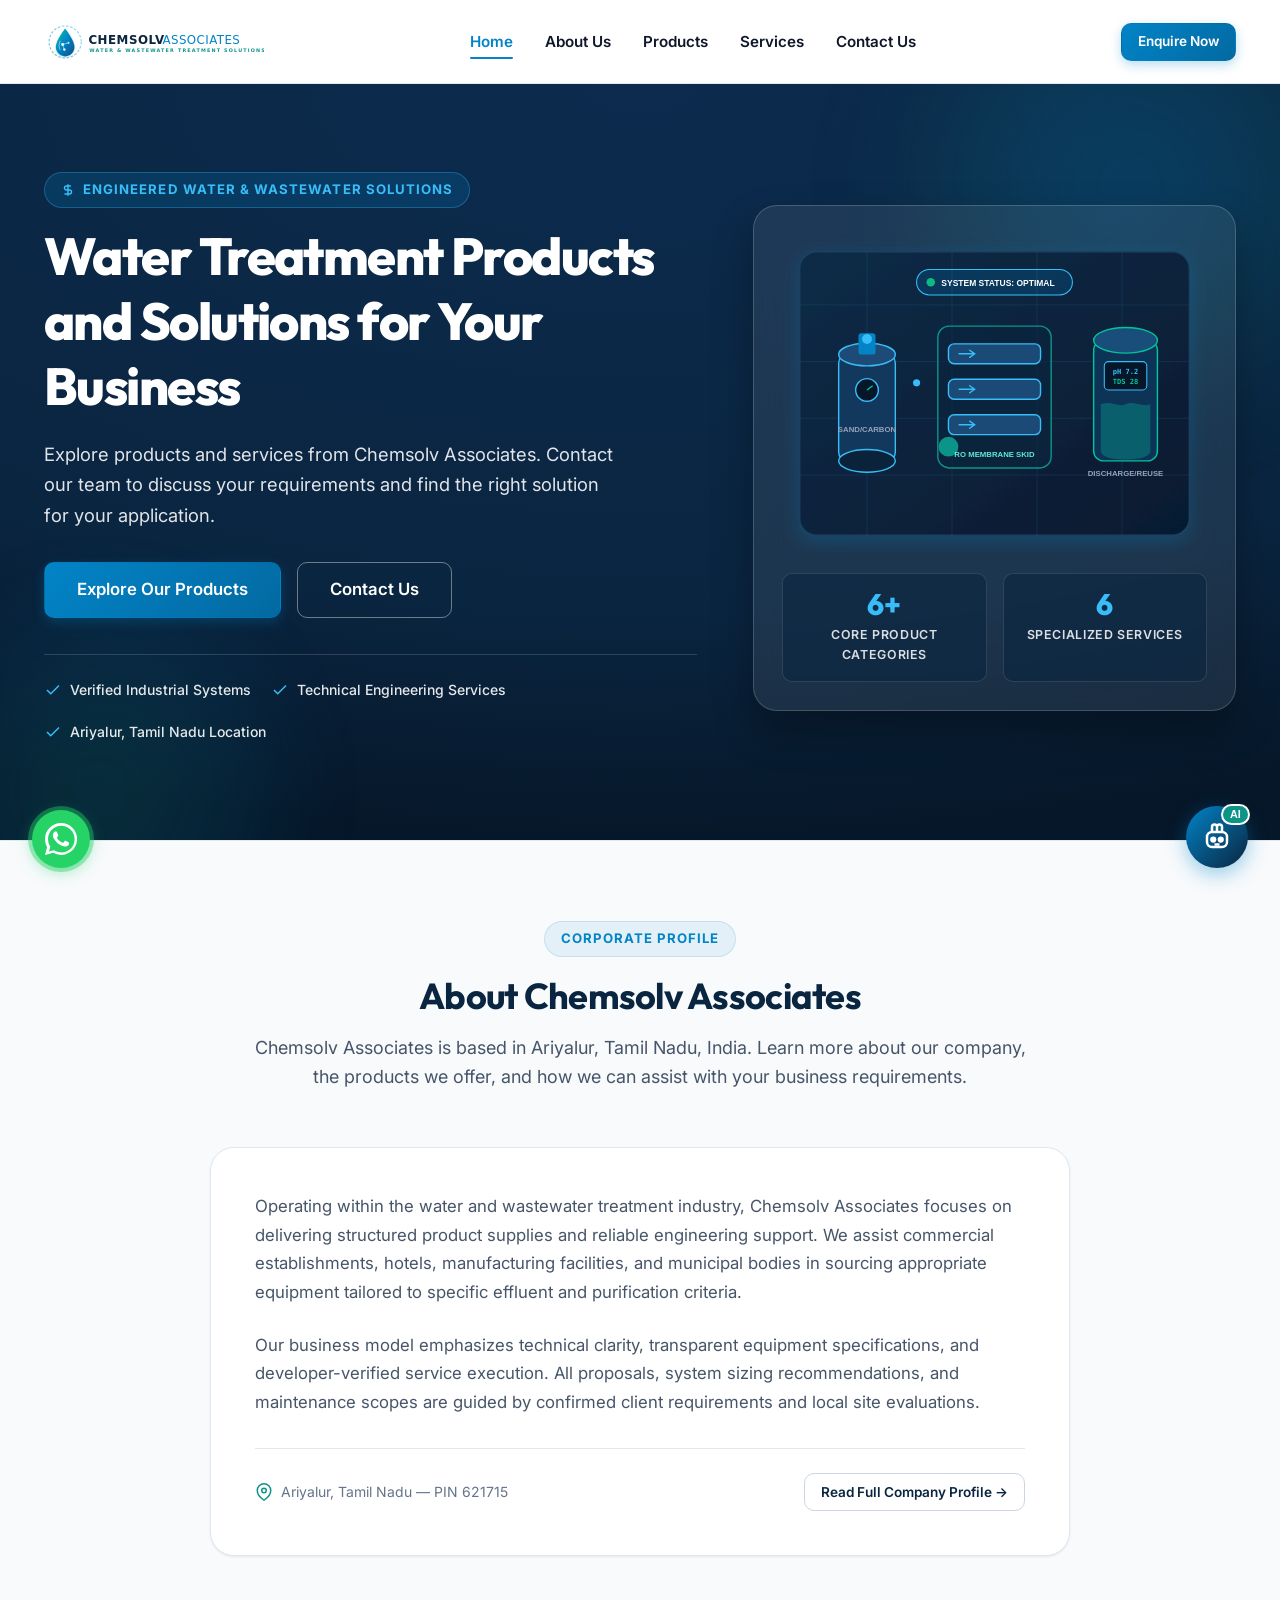
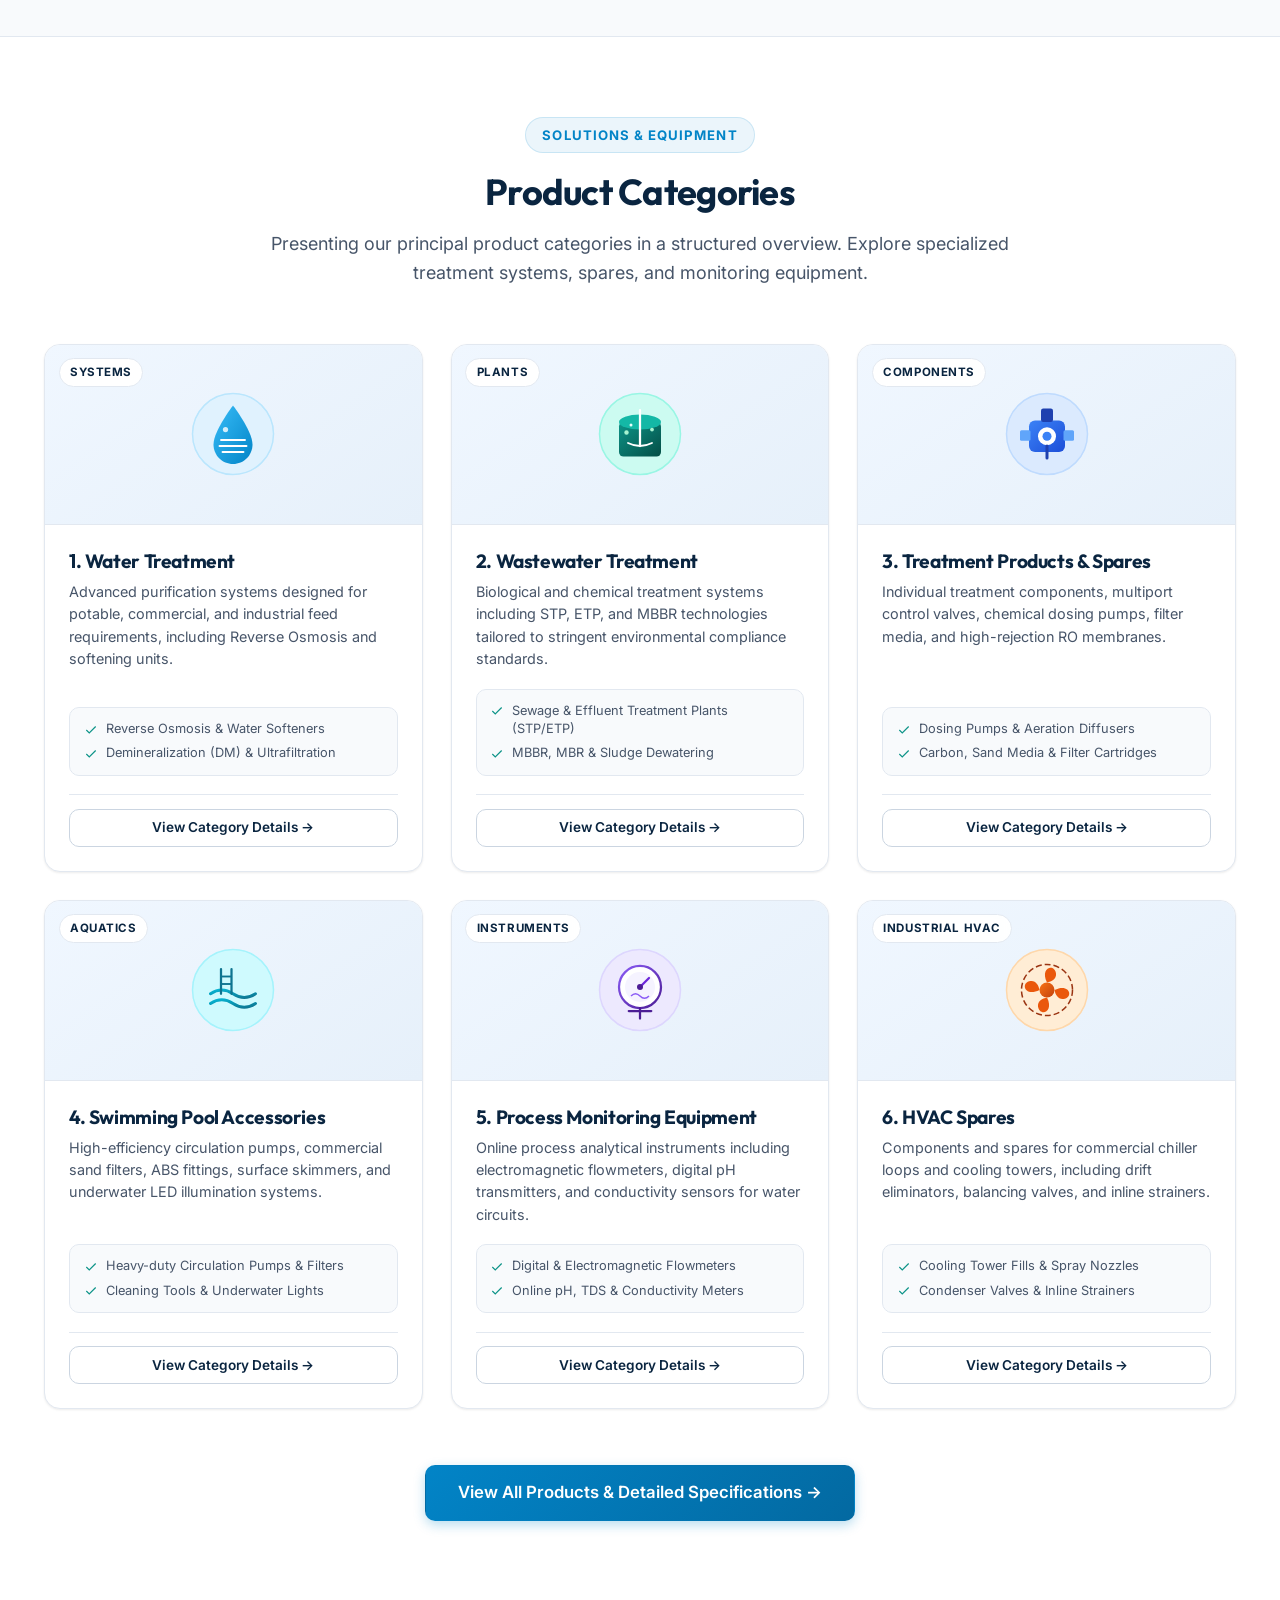
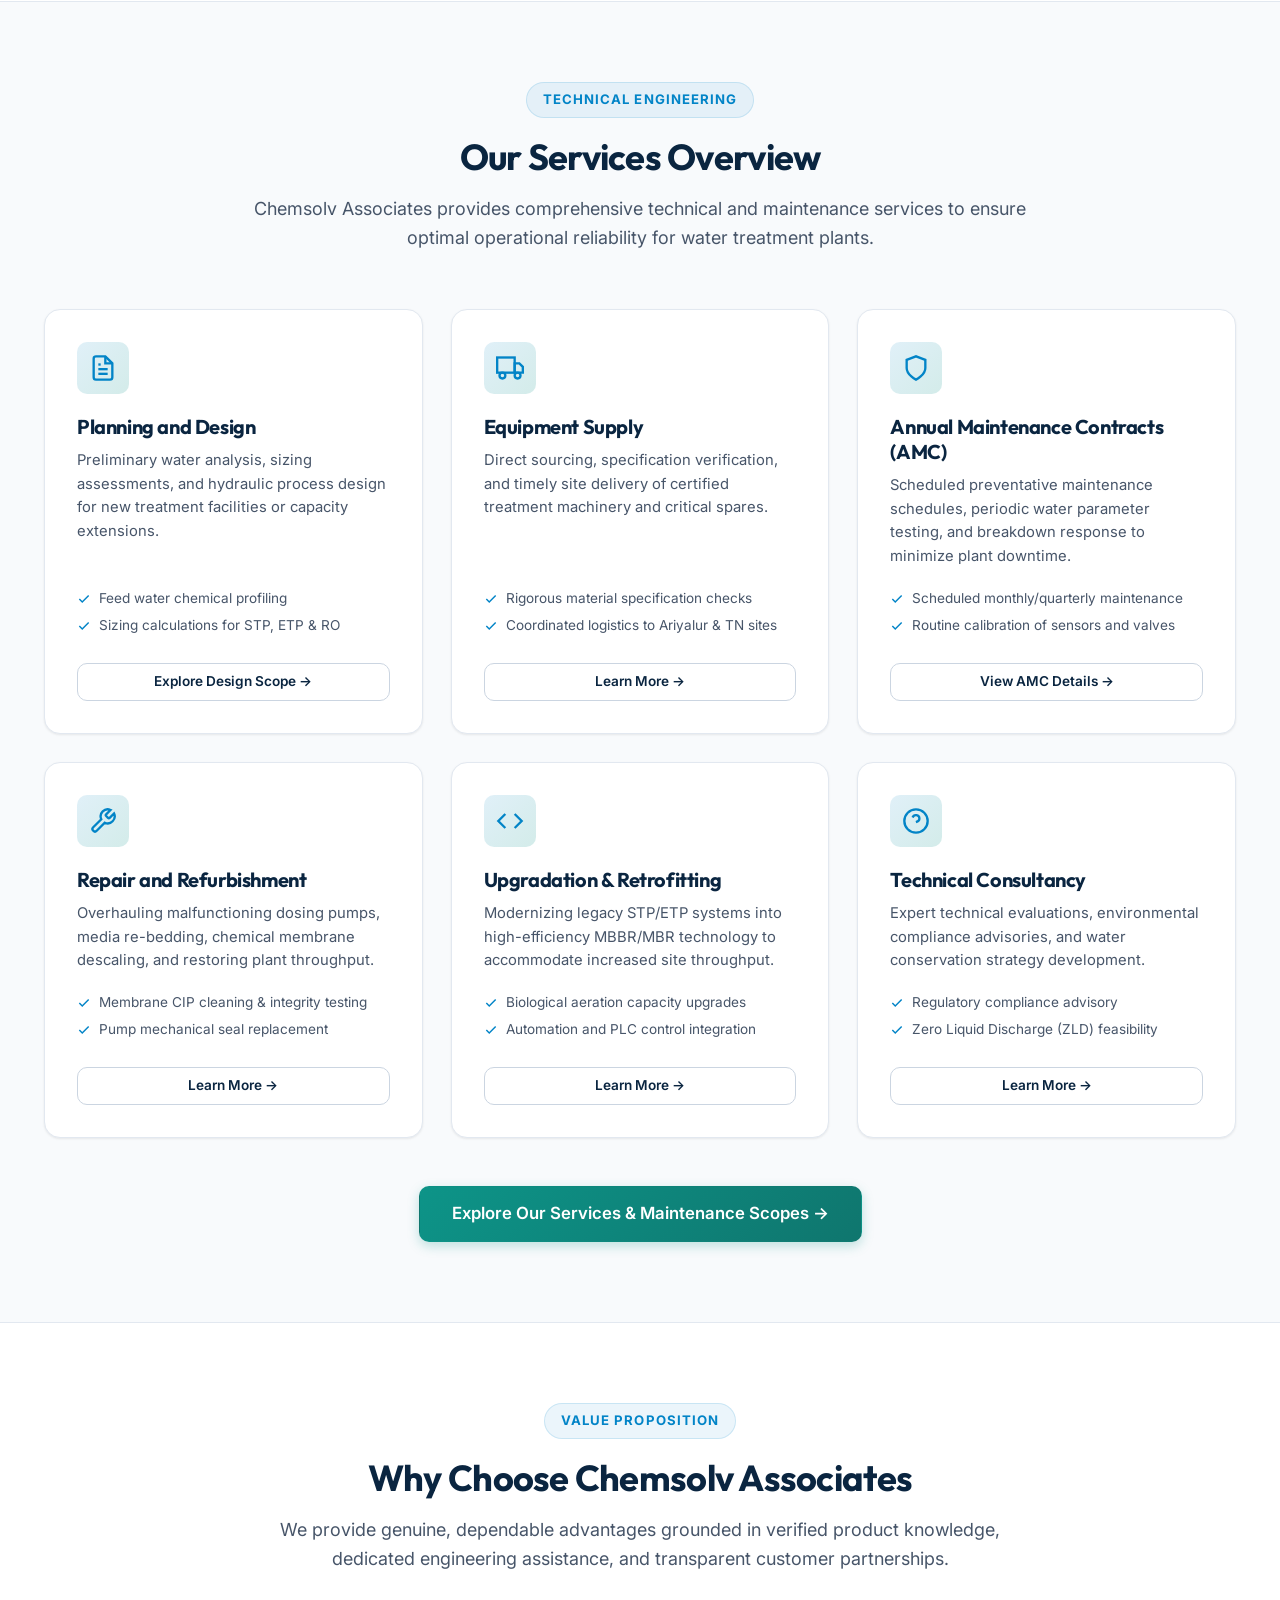
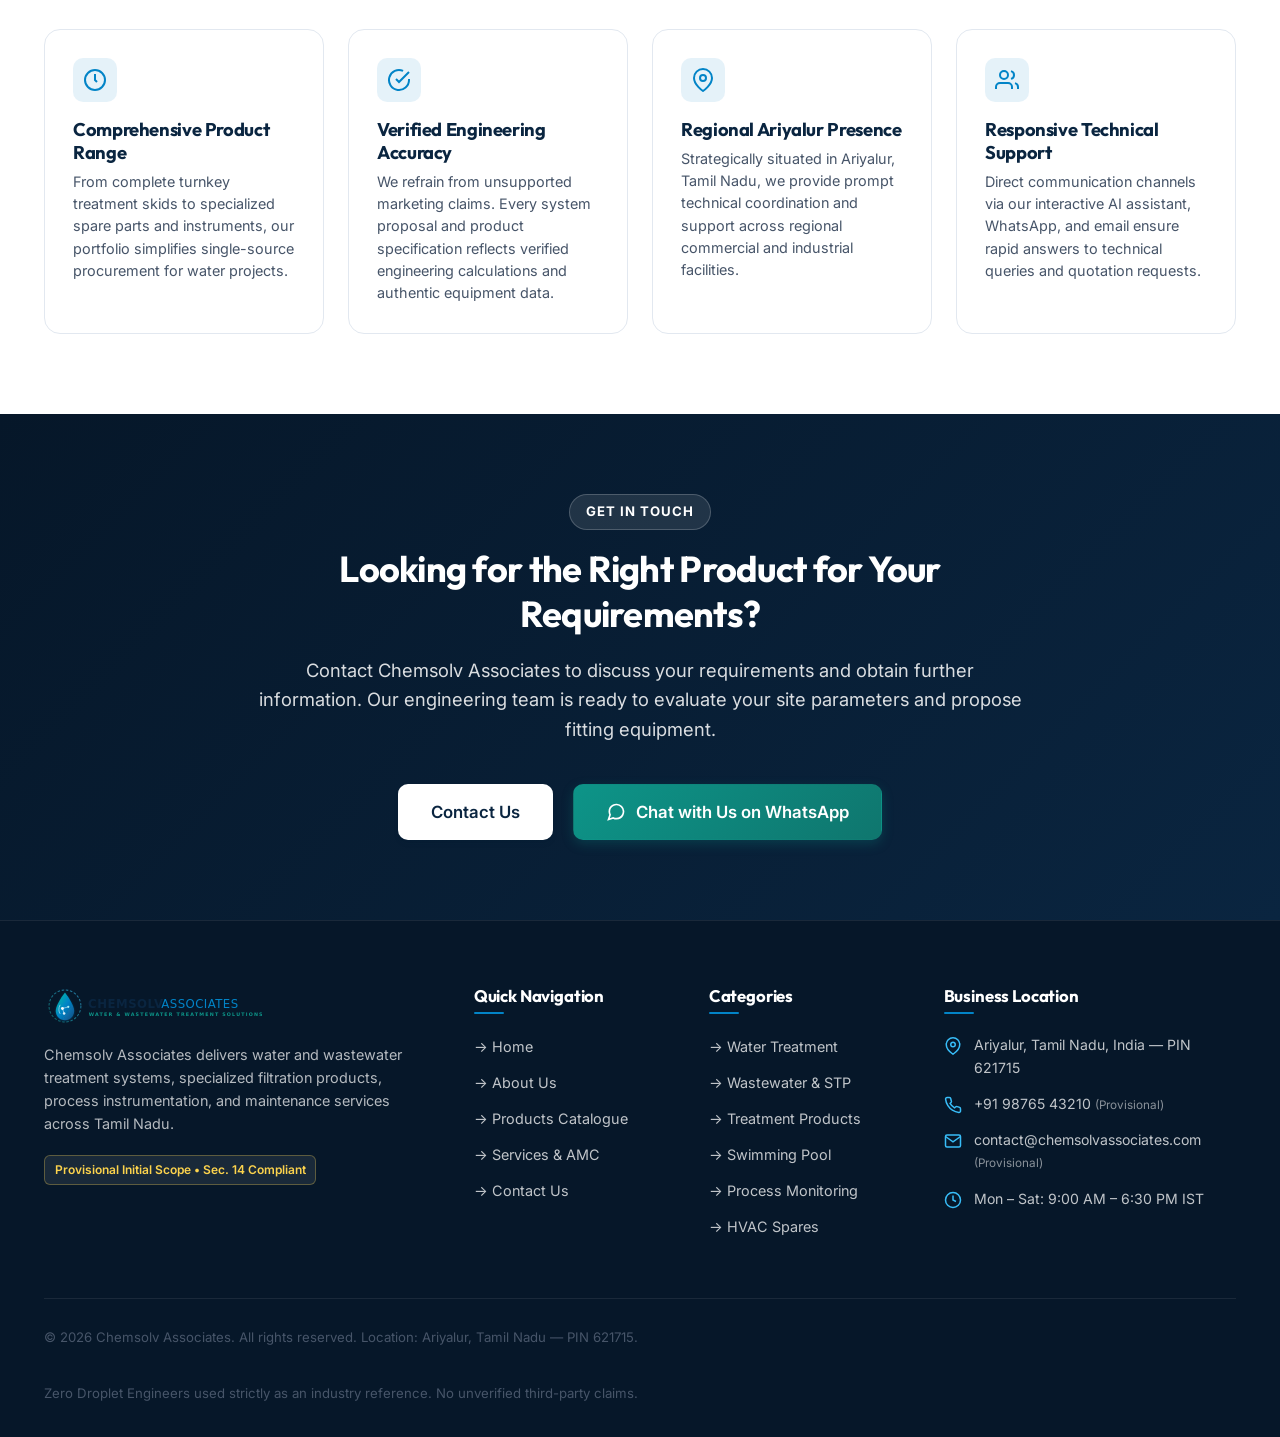
==== commit fbce1e9f: "Fix mobile responsiveness, stabilize viewport, resolve hamburger toggle, and clean WhatsApp SVG vect" ====
--- a/index.html
+++ b/index.html
@@ -74,7 +74,7 @@
       <!-- Header CTAs -->
       <div class="header-actions">
         <a href="contact.html" class="btn btn-primary btn-sm header-cta">Enquire Now</a>
-        <button class="mobile-toggle" id="mobile-toggle" aria-label="Toggle navigation menu" aria-expanded="false" aria-controls="mobile-drawer">
+        <button class="mobile-toggle" id="mobile-toggle" aria-label="Toggle navigation menu" aria-expanded="false" aria-controls="mobile-drawer" onclick="window.toggleMobileNav(event)">
           <span></span>
         </button>
       </div>
@@ -175,7 +175,7 @@
           <p>Chemsolv Associates is based in Ariyalur, Tamil Nadu, India. Learn more about our company, the products we offer, and how we can assist with your business requirements.</p>
         </div>
 
-        <div style="max-width: 860px; margin: 0 auto; background: #FFFFFF; border: 1px solid var(--color-border); border-radius: var(--radius-xl); padding: 2.75rem; box-shadow: var(--shadow-sm);" class="fade-in-up">
+        <div class="intro-card fade-in-up">
           <p style="font-size: 1.05rem; line-height: 1.7; color: var(--color-text-muted); margin-bottom: 1.5rem;">
             Operating within the water and wastewater treatment industry, Chemsolv Associates focuses on delivering structured product supplies and reliable engineering support. We assist commercial establishments, hotels, manufacturing facilities, and municipal bodies in sourcing appropriate equipment tailored to specific effluent and purification criteria.
           </p>
@@ -183,7 +183,7 @@
             Our business model emphasizes technical clarity, transparent equipment specifications, and developer-verified service execution. All proposals, system sizing recommendations, and maintenance scopes are guided by confirmed client requirements and local site evaluations.
           </p>
 
-          <div style="display: flex; flex-wrap: wrap; align-items: center; justify-content: space-between; gap: 1rem; padding-top: 1.5rem; border-top: 1px solid var(--color-border);">
+          <div class="intro-card-footer">
             <div style="display: flex; align-items: center; gap: 0.5rem; font-size: 0.875rem; color: var(--color-text-light);">
               <svg width="18" height="18" viewBox="0 0 24 24" fill="none" stroke="currentColor" stroke-width="2" style="color: var(--color-teal);"><path d="M21 10c0 7-9 13-9 13s-9-6-9-13a9 9 0 0 1 18 0z"/><circle cx="12" cy="10" r="3"/></svg>
               <span>Ariyalur, Tamil Nadu — PIN 621715</span>
@@ -565,7 +565,7 @@
   <aside class="floating-whatsapp" aria-label="WhatsApp Contact">
     <a href="https://wa.me/919876543210?text=Hello%20Chemsolv%20Associates,%20I%20have%20an%20enquiry%20regarding%20water%20treatment%20solutions." target="_blank" rel="noopener noreferrer" class="whatsapp-btn" aria-label="Chat with Chemsolv Associates on WhatsApp">
       <svg width="32" height="32" viewBox="0 0 24 24" fill="currentColor">
-        <path d="M12.031 2C6.495 2 2 6.495 2 12.031c0 1.808.484 3.518 1.328 5.004L2 22l5.127-1.312a9.98 9.98 0 0 0 4.904 1.343c5.536 0 10.031-4.495 10.031-10.031C22.062 6.495 17.567 2 12.031 2zm5.834 14.195c-.244.686-1.42 1.312-1.956 1.393-.536.082-1.229.117-3.957-.984-3.419-1.38-5.617-4.887-5.787-5.114-.17-.227-1.38-1.838-1.38-3.504 0-1.666.87-2.488 1.18-2.828.31-.34.68-.425.907-.425.227 0 .454.002.653.012.21.01.49-.08.766.584.287.69.98 2.392 1.066 2.569.085.176.142.383.028.61-.113.227-.17.369-.34.567-.17.199-.358.443-.51.596-.17.17-.348.355-.15.696.198.34 883 1.458 1.895 2.359 1.303 1.16 2.402 1.52 2.742 1.69.34.17.538.142.736-.085.199-.227.85-1.02 1.077-1.37.227-.35.454-.294.766-.177.312.117 1.984.935 2.324 1.105.34.17.567.255.652.397.085.142.085.823-.159 1.509z"/>
+        <path d="M17.472 14.382c-.301-.15-1.78-.878-2.056-.978-.276-.1-.477-.15-.678.15-.2.3-.778.978-.953 1.178-.176.2-.351.226-.652.075s-1.272-.469-2.424-1.495c-.896-.799-1.501-1.786-1.677-2.087-.176-.3-.019-.462.132-.612.135-.135.301-.35.451-.526.151-.175.2-.3.301-.5.1-.2.05-.375-.025-.526-.075-.15-.677-1.633-.928-2.238-.244-.589-.493-.51-.678-.52l-.578-.01c-.2 0-.526.075-.802.375-.276.3-1.053 1.03-1.053 2.51 0 1.48 1.078 2.91 1.229 3.11.15.2 2.122 3.24 5.14 4.542.718.31 1.279.495 1.716.634.721.23 1.377.197 1.896.12.578-.087 1.78-.727 2.03-1.43.25-.702.25-1.303.175-1.43-.075-.126-.275-.2-.576-.35zm-5.441 7.618h-.008c-1.745 0-3.454-.47-4.952-1.358l-.355-.21-3.684.966.983-3.593-.23-.366a9.942 9.942 0 0 1-1.528-5.32c0-5.502 4.478-9.98 9.984-9.98 2.665 0 5.171 1.038 7.053 2.922 1.882 1.883 2.918 4.388 2.917 7.054 0 5.503-4.478 9.985-9.985 9.985zM20.52 3.48A11.934 11.934 0 0 0 12.029 0C5.397 0 .004 5.393.004 12.026c0 2.118.552 4.185 1.6 6.002L0 24l6.147-1.613a11.97 11.97 0 0 0 5.882 1.532h.005c6.631 0 12.024-5.393 12.024-12.027 0-3.213-1.251-6.234-3.538-8.412z"/>
       </svg>
     </a>
     <div class="whatsapp-tooltip">Chat on WhatsApp</div>
--- a/assets/css/main.css
+++ b/assets/css/main.css
@@ -74,6 +74,9 @@
   scroll-behavior: smooth;
   font-size: 16px;
   -webkit-text-size-adjust: 100%;
+  width: 100%;
+  max-width: 100%;
+  overflow-x: hidden;
 }
 
 body {
@@ -82,7 +85,10 @@
   line-height: 1.6;
   color: var(--color-text-main);
   background-color: var(--color-bg);
+  width: 100%;
+  max-width: 100%;
   overflow-x: hidden;
+  position: relative;
   text-rendering: optimizeLegibility;
   -webkit-font-smoothing: antialiased;
 }
@@ -206,6 +212,27 @@
 .section-header p {
   font-size: 1.125rem;
   color: var(--color-text-muted);
+}
+
+.intro-card {
+  max-width: 860px;
+  margin: 0 auto;
+  background: #FFFFFF;
+  border: 1px solid var(--color-border);
+  border-radius: var(--radius-xl);
+  padding: 2.75rem;
+  box-shadow: var(--shadow-sm);
+  box-sizing: border-box;
+}
+
+.intro-card-footer {
+  display: flex;
+  flex-wrap: wrap;
+  align-items: center;
+  justify-content: space-between;
+  gap: 1rem;
+  padding-top: 1.5rem;
+  border-top: 1px solid var(--color-border);
 }
 
 /* Accessibility Focus States */
@@ -348,19 +375,26 @@
   border: 1px solid var(--color-border);
   cursor: pointer;
   padding: 0.5rem;
-  width: 44px;
-  height: 44px;
+  width: 48px;
+  height: 48px;
+  min-width: 48px;
+  min-height: 48px;
   position: relative;
-  z-index: 1010;
+  z-index: 1020;
   border-radius: var(--radius-md);
   align-items: center;
   justify-content: center;
   background-color: var(--color-bg-subtle);
-  transition: background-color var(--transition-fast);
-}
-
-.mobile-toggle:hover {
+  transition: background-color var(--transition-fast), border-color var(--transition-fast);
+  touch-action: manipulation;
+  -webkit-tap-highlight-color: transparent;
+  pointer-events: auto;
+}
+
+.mobile-toggle:hover,
+.mobile-toggle:focus-visible {
   background-color: #E2E8F0;
+  border-color: var(--color-accent);
 }
 
 .mobile-toggle span {
@@ -370,6 +404,7 @@
   background-color: var(--color-primary);
   position: relative;
   transition: all var(--transition-fast);
+  pointer-events: none;
 }
 
 .mobile-toggle span::before,
@@ -381,6 +416,7 @@
   background-color: var(--color-primary);
   left: 0;
   transition: all var(--transition-fast);
+  pointer-events: none;
 }
 
 .mobile-toggle span::before { top: -7px; }
@@ -404,24 +440,30 @@
 .mobile-drawer {
   position: fixed;
   top: 0;
-  right: -100%;
+  right: 0;
+  transform: translateX(100%);
+  visibility: hidden;
+  pointer-events: none;
   width: 88%;
   max-width: 360px;
   height: 100vh;
   height: 100dvh;
   background: #FFFFFF;
   box-shadow: -10px 0 30px rgba(0, 0, 0, 0.2);
-  z-index: 1100;
+  z-index: 2100;
   padding: 1.5rem;
   display: flex;
   flex-direction: column;
   justify-content: space-between;
-  transition: right 0.35s cubic-bezier(0.16, 1, 0.3, 1);
+  transition: transform 0.32s cubic-bezier(0.16, 1, 0.3, 1), visibility 0.32s ease;
   overflow-y: auto;
+  -webkit-overflow-scrolling: touch;
 }
 
 .mobile-drawer.active {
-  right: 0;
+  transform: translateX(0);
+  visibility: visible;
+  pointer-events: auto;
 }
 
 .mobile-drawer-header {
@@ -434,8 +476,10 @@
 }
 
 .mobile-drawer-close {
-  width: 40px;
-  height: 40px;
+  width: 44px;
+  height: 44px;
+  min-width: 44px;
+  min-height: 44px;
   border-radius: var(--radius-md);
   border: 1px solid var(--color-border);
   background: var(--color-bg-subtle);
@@ -445,9 +489,11 @@
   align-items: center;
   justify-content: center;
   transition: all var(--transition-fast);
-}
-
-.mobile-drawer-close:hover {
+  touch-action: manipulation;
+}
+
+.mobile-drawer-close:hover,
+.mobile-drawer-close:focus-visible {
   background: #E2E8F0;
   color: var(--color-accent);
 }
@@ -455,17 +501,19 @@
 .mobile-drawer-overlay {
   position: fixed;
   inset: 0;
-  background: rgba(10, 37, 64, 0.5);
+  background: rgba(10, 37, 64, 0.6);
   backdrop-filter: blur(4px);
   -webkit-backdrop-filter: blur(4px);
-  z-index: 1090;
+  z-index: 2050;
   opacity: 0;
+  visibility: hidden;
   pointer-events: none;
-  transition: opacity 0.3s ease;
+  transition: opacity 0.3s ease, visibility 0.3s ease;
 }
 
 .mobile-drawer-overlay.active {
   opacity: 1;
+  visibility: visible;
   pointer-events: auto;
 }
 
@@ -930,7 +978,19 @@
   }
 }
 
-/* Mobile & Small Tablets (max-width: 768px) - CRITICAL FIXES */
+/* Tablet & Mobile Navigation Breakpoint (max-width: 992px) */
+@media (max-width: 992px) {
+  .desktop-nav,
+  .header-cta {
+    display: none;
+  }
+
+  .mobile-toggle {
+    display: flex;
+  }
+}
+
+/* Mobile & Small Tablets (max-width: 768px) - CRITICAL RESPONSIVE STABILIZATION */
 @media (max-width: 768px) {
   :root {
     --header-height: 68px;
@@ -956,15 +1016,6 @@
     font-size: 1rem;
   }
 
-  .desktop-nav,
-  .header-cta {
-    display: none;
-  }
-
-  .mobile-toggle {
-    display: flex;
-  }
-
   .header-logo {
     height: 38px;
     max-width: 190px;
@@ -998,6 +1049,29 @@
     padding: 1.25rem;
   }
 
+  /* Stabilized Responsive Intro Card (Section 2) */
+  .intro-card {
+    padding: 1.5rem 1.25rem !important;
+    border-radius: var(--radius-lg) !important;
+  }
+
+  .intro-card-footer {
+    flex-direction: column !important;
+    align-items: stretch !important;
+    text-align: center;
+    gap: 1rem !important;
+  }
+
+  .intro-card-footer .btn {
+    width: 100% !important;
+  }
+
+  /* Full-width responsive CTAs */
+  .section-dark .btn {
+    width: 100%;
+    max-width: 100%;
+  }
+
   .footer-grid {
     grid-template-columns: 1fr;
     gap: 2rem;
--- a/assets/css/components.css
+++ b/assets/css/components.css
@@ -603,6 +603,45 @@
   margin: 0 auto 1.25rem;
 }
 
+/* About Page Responsive Grids */
+.about-profile-grid {
+  display: grid;
+  grid-template-columns: 1.15fr 0.85fr;
+  gap: 3.5rem;
+  align-items: center;
+}
+
+.about-portfolio-grid {
+  display: grid;
+  grid-template-columns: 1fr 1fr;
+  gap: 2.5rem;
+}
+
+/* Service Features Grid */
+.service-features-grid {
+  list-style: none;
+  padding: 0;
+  margin: 0;
+  display: grid;
+  grid-template-columns: repeat(auto-fit, minmax(240px, 1fr));
+  gap: 0.75rem;
+}
+
+.service-features-grid li {
+  display: flex;
+  align-items: flex-start;
+  gap: 0.6rem;
+  font-size: 0.9rem;
+  color: var(--color-text-muted);
+  margin-bottom: 0;
+}
+
+.service-features-grid svg {
+  flex-shrink: 0;
+  margin-top: 0.25rem;
+  color: var(--color-teal);
+}
+
 /* ==========================================================================
    Mobile Responsive Rules (max-width: 768px)
    ========================================================================== */
@@ -622,6 +661,21 @@
     gap: 1.25rem;
   }
 
+  .about-profile-grid {
+    grid-template-columns: 1fr;
+    gap: 2rem;
+  }
+
+  .about-portfolio-grid {
+    grid-template-columns: 1fr;
+    gap: 1.5rem;
+  }
+
+  .service-features-grid {
+    grid-template-columns: 1fr;
+    gap: 0.65rem;
+  }
+
   .contact-grid {
     grid-template-columns: 1fr;
     gap: 2rem;
@@ -639,6 +693,19 @@
   .category-section-header {
     flex-direction: column;
     align-items: flex-start;
+  }
+
+  /* Wrap category navigation pills on mobile so no horizontal scroll is forced */
+  .category-nav-scroll {
+    flex-wrap: wrap;
+    gap: 0.45rem;
+    justify-content: flex-start;
+  }
+
+  .category-pill {
+    padding: 0.4rem 0.75rem;
+    font-size: 0.775rem;
+    white-space: normal;
   }
 
   .service-card {
--- a/assets/css/chatbot.css
+++ b/assets/css/chatbot.css
@@ -581,7 +581,8 @@
     left: 0 !important;
     right: 0 !important;
     bottom: 0 !important;
-    width: 100vw !important;
+    width: 100% !important;
+    max-width: 100% !important;
     height: 100vh !important;
     height: 100dvh !important;
     max-height: 100dvh !important;
@@ -591,11 +592,15 @@
     display: flex !important;
     flex-direction: column !important;
     transform: translateY(100%) !important;
-    transition: transform 0.35s cubic-bezier(0.16, 1, 0.3, 1) !important;
+    visibility: hidden !important;
+    pointer-events: none !important;
+    transition: transform 0.35s cubic-bezier(0.16, 1, 0.3, 1), visibility 0.35s ease !important;
   }
 
   .chatbot-panel.active {
     transform: translateY(0) !important;
+    visibility: visible !important;
+    pointer-events: auto !important;
   }
 
   /* Pinned, opaque top header for mobile chat */
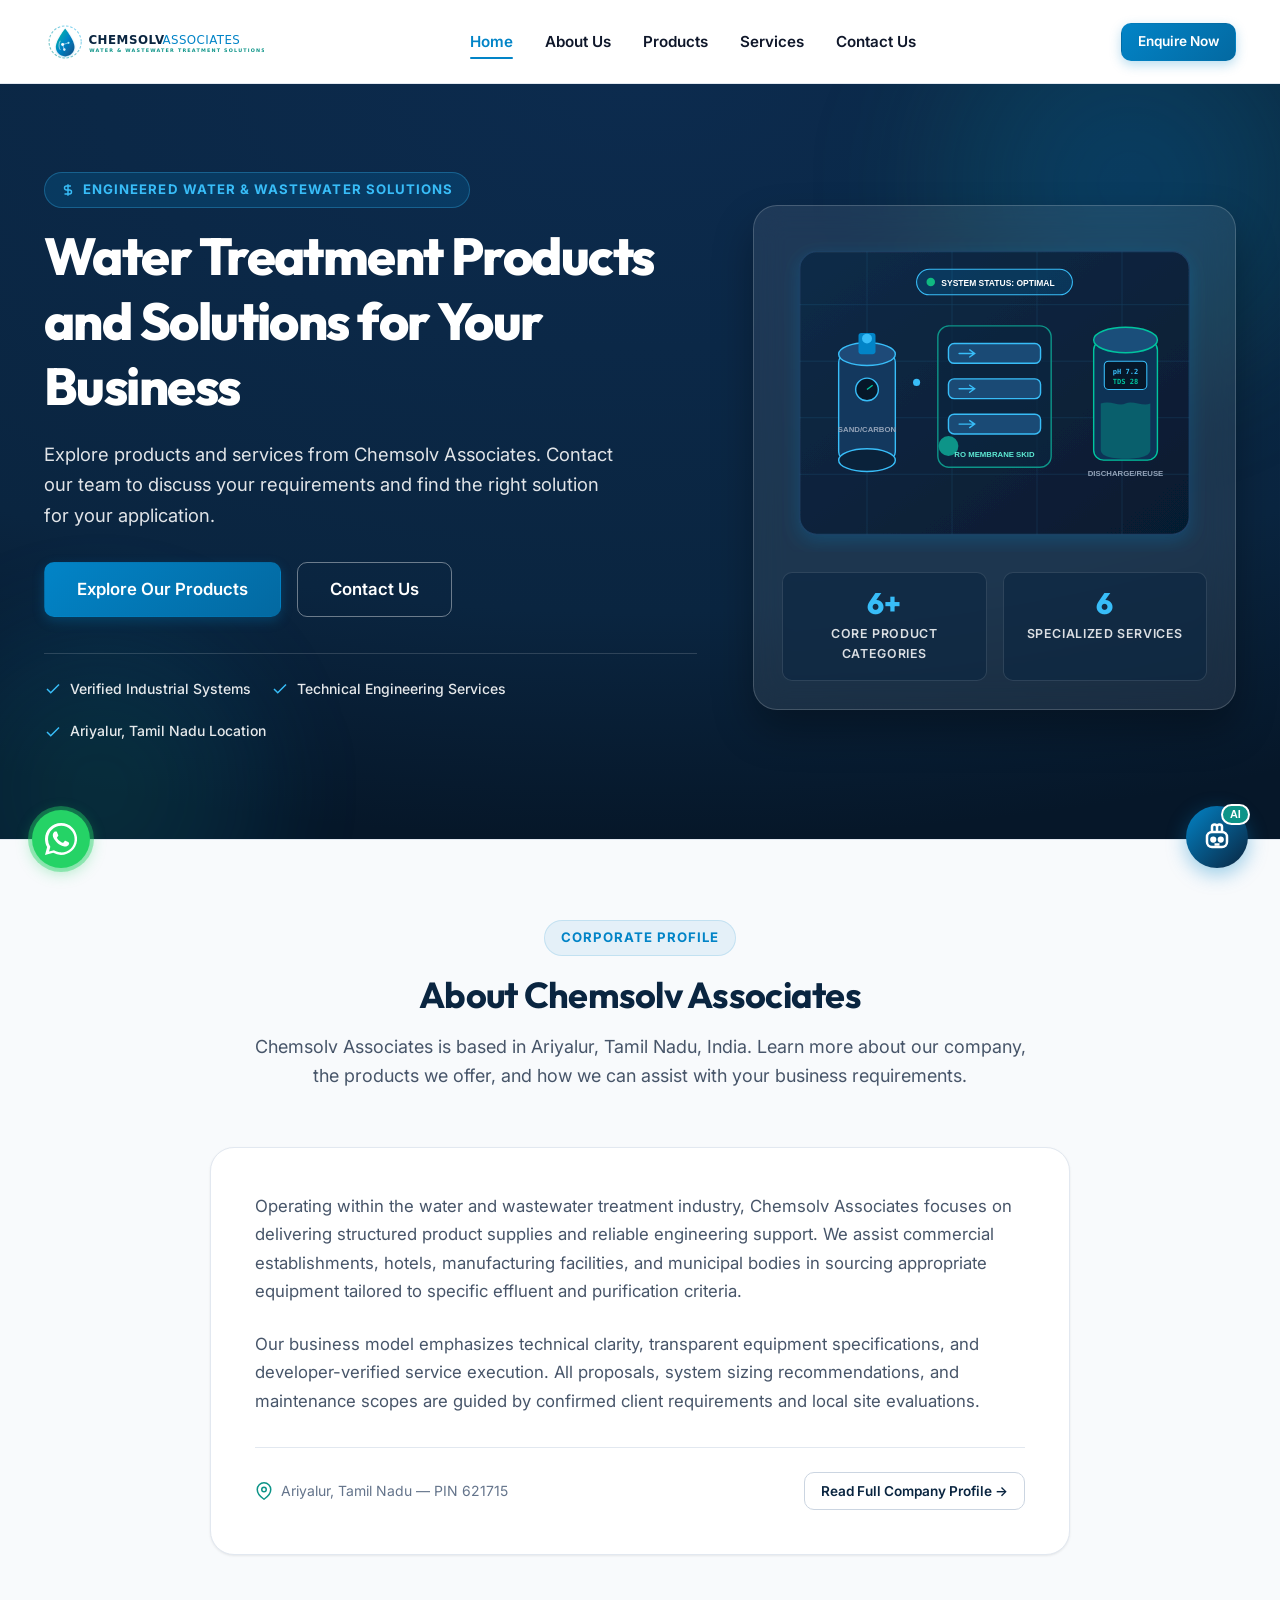
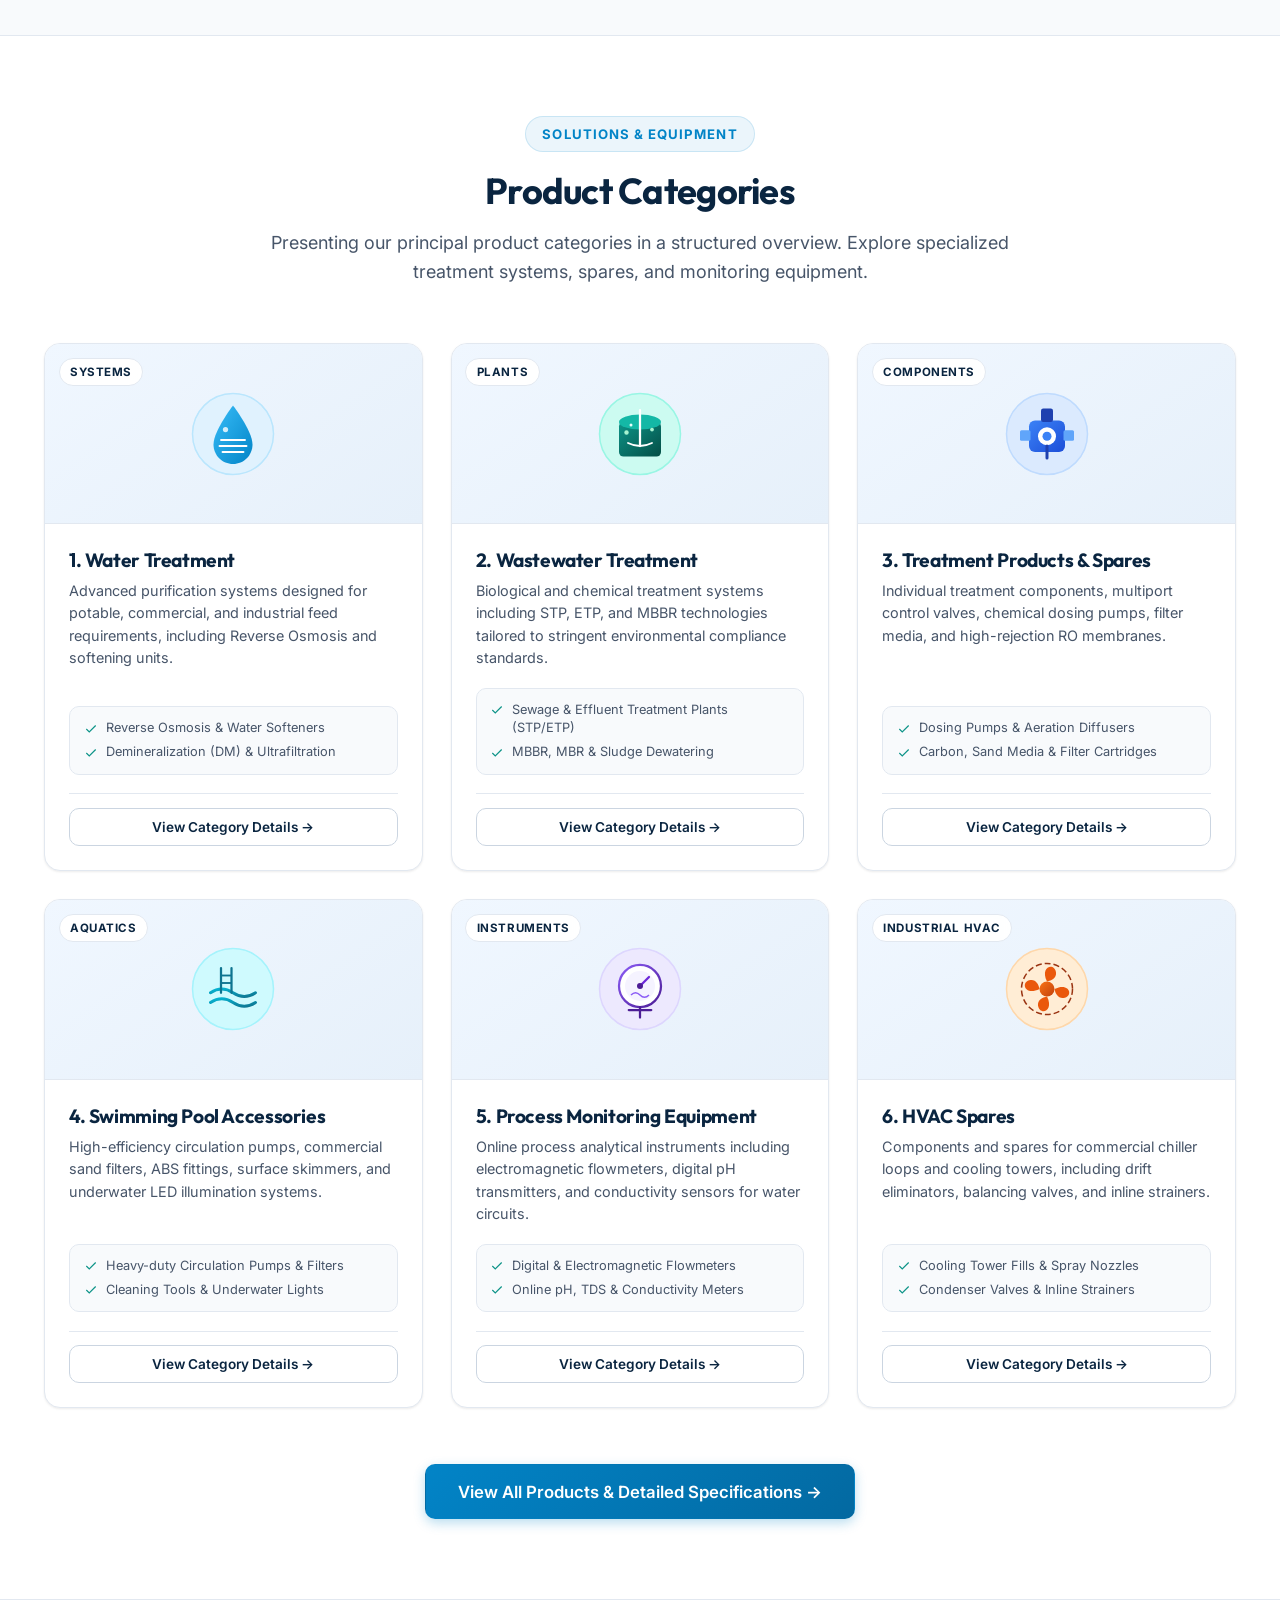
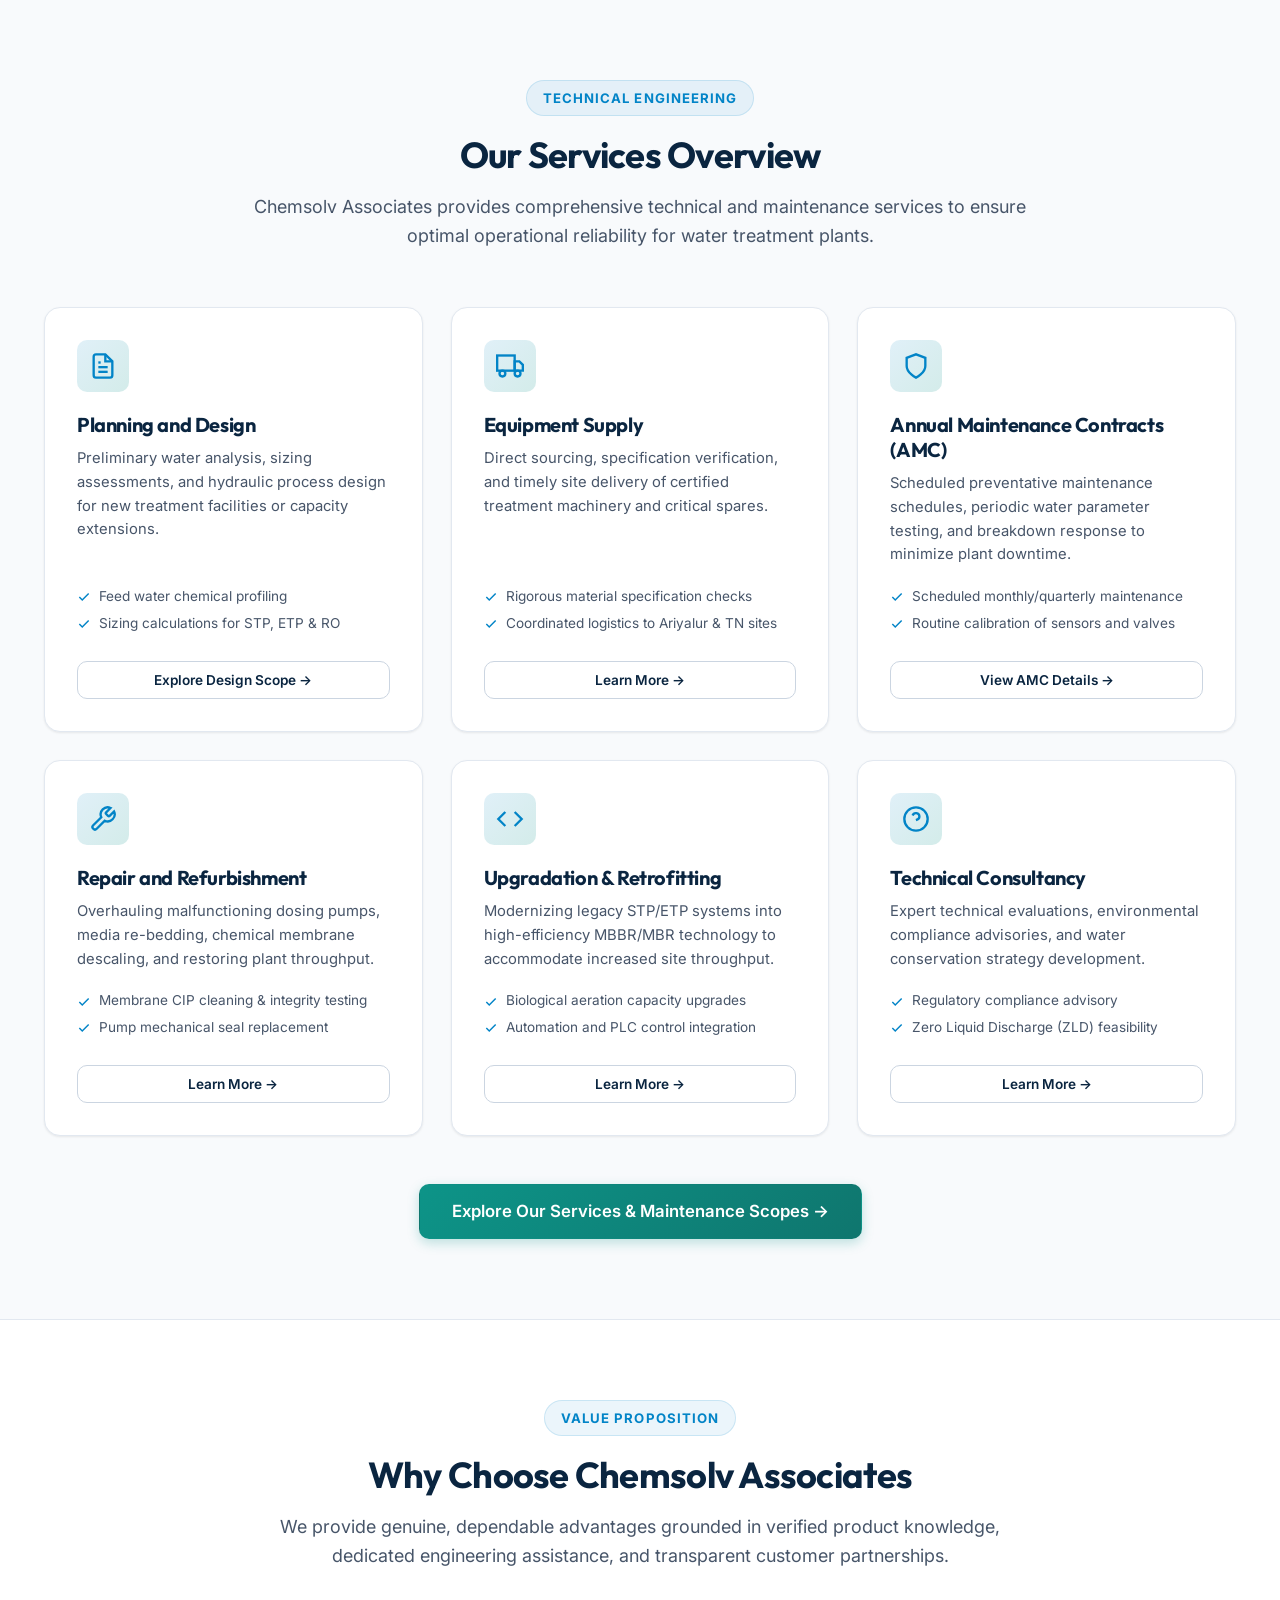
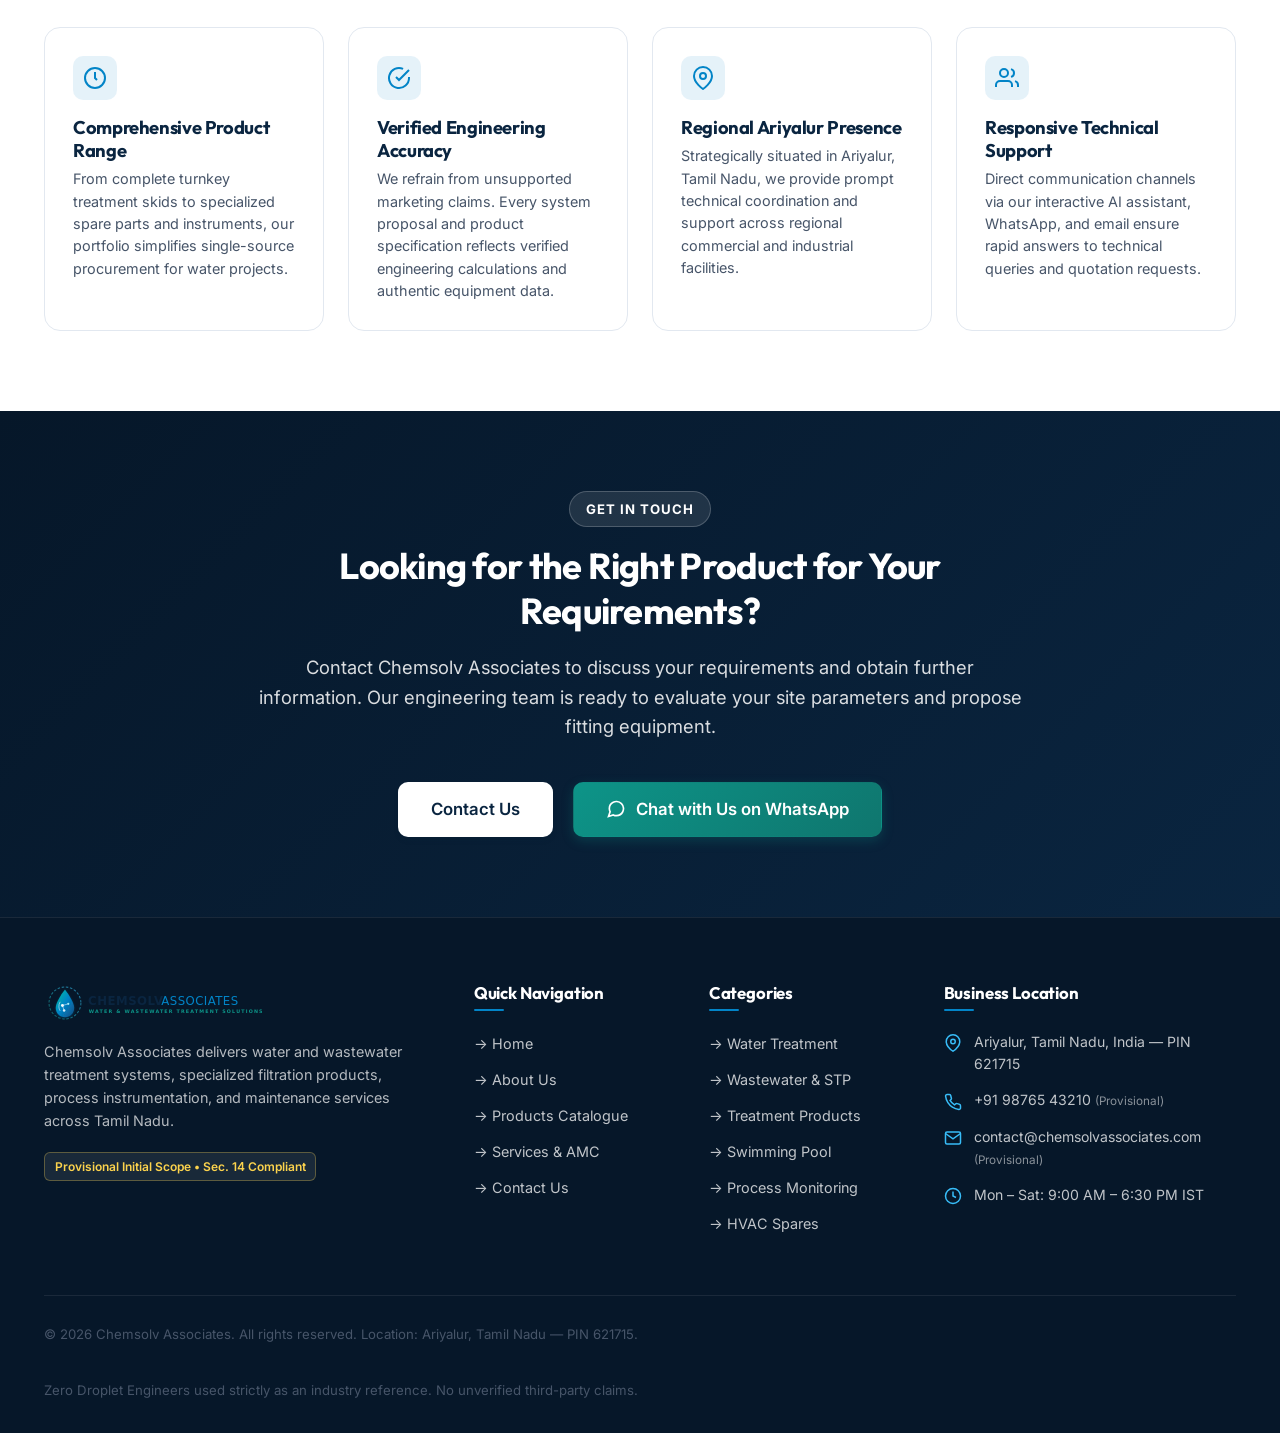
==== commit ff2a281c: "Fix mobile button overflow and resolve products category selection navigation" ====
--- a/index.html
+++ b/index.html
@@ -320,7 +320,7 @@
         </div>
 
         <div style="text-align: center; margin-top: 3.5rem;" class="fade-in-up">
-          <a href="products.html" class="btn btn-primary btn-lg">View All Products &amp; Detailed Specifications &rarr;</a>
+          <a href="products.html" class="btn btn-primary btn-lg cta-full-btn">View All Products &amp; Detailed Specifications &rarr;</a>
         </div>
       </div>
     </section>
@@ -421,7 +421,7 @@
         </div>
 
         <div style="text-align: center; margin-top: 3rem;" class="fade-in-up">
-          <a href="services.html" class="btn btn-teal btn-lg">Explore Our Services &amp; Maintenance Scopes &rarr;</a>
+          <a href="services.html" class="btn btn-teal btn-lg cta-full-btn">Explore Our Services &amp; Maintenance Scopes &rarr;</a>
         </div>
       </div>
     </section>
--- a/assets/css/main.css
+++ b/assets/css/main.css
@@ -76,7 +76,7 @@
   -webkit-text-size-adjust: 100%;
   width: 100%;
   max-width: 100%;
-  overflow-x: hidden;
+  overflow-x: clip;
 }
 
 body {
@@ -87,7 +87,7 @@
   background-color: var(--color-bg);
   width: 100%;
   max-width: 100%;
-  overflow-x: hidden;
+  overflow-x: clip;
   position: relative;
   text-rendering: optimizeLegibility;
   -webkit-font-smoothing: antialiased;
@@ -563,10 +563,15 @@
   border: 1px solid transparent;
   transition: all var(--transition-normal);
   text-decoration: none;
-  white-space: nowrap;
-  line-height: 1.4;
+  white-space: normal;
+  text-align: center;
+  word-break: normal;
+  overflow-wrap: break-word;
+  line-height: 1.35;
   touch-action: manipulation;
   min-height: 46px;
+  max-width: 100%;
+  box-sizing: border-box;
 }
 
 .btn-primary {
@@ -644,6 +649,12 @@
   padding: 0.95rem 2rem;
   font-size: 1.05rem;
   min-height: 50px;
+  max-width: 100%;
+}
+
+.cta-full-btn {
+  display: inline-flex;
+  max-width: 100%;
 }
 
 /* ==========================================================================
@@ -1066,10 +1077,35 @@
     width: 100% !important;
   }
 
-  /* Full-width responsive CTAs */
-  .section-dark .btn {
+  /* Full-width responsive CTAs & all buttons */
+  .btn {
+    padding: 0.75rem 1.25rem;
+    font-size: 0.925rem;
+    min-height: 44px;
+    max-width: 100%;
+  }
+
+  .btn-lg {
+    padding: 0.85rem 1.35rem;
+    font-size: 0.95rem;
+    min-height: 48px;
+    line-height: 1.35;
+    max-width: 100%;
+  }
+
+  .btn-sm {
+    padding: 0.5rem 0.85rem;
+    font-size: 0.825rem;
+    min-height: 38px;
+  }
+
+  .section-dark .btn,
+  .cta-full-btn,
+  .fade-in-up > .btn-lg,
+  div[style*="text-align: center"] > .btn-lg {
     width: 100%;
     max-width: 100%;
+    box-sizing: border-box;
   }
 
   .footer-grid {
@@ -1095,6 +1131,11 @@
     --container-padding: 1rem;
   }
 
+  .btn-lg {
+    padding: 0.8rem 1rem;
+    font-size: 0.9rem;
+  }
+
   .section {
     padding: 2.5rem 0;
   }
--- a/assets/css/components.css
+++ b/assets/css/components.css
@@ -46,17 +46,29 @@
   color: var(--color-border-dark);
 }
 
+/* Precise Anchor Offset for Category Sections */
+#water-treatment,
+#wastewater-treatment,
+#water-wastewater-products,
+#swimming-pool-accessories,
+#process-monitoring,
+#hvac-spares,
+.section[id],
+article[id] {
+  scroll-margin-top: calc(var(--header-height) + 68px);
+}
+
 /* Category Navigation Bar (Sticky for Products Single-Page) */
 .category-nav-wrapper {
   position: sticky;
   top: var(--header-height);
   background: rgba(255, 255, 255, 0.98);
-  backdrop-filter: blur(10px);
-  -webkit-backdrop-filter: blur(10px);
+  backdrop-filter: blur(12px);
+  -webkit-backdrop-filter: blur(12px);
   border-bottom: 1px solid var(--color-border);
-  z-index: 900;
+  z-index: 850;
   padding: 0.65rem 0;
-  box-shadow: 0 4px 6px -2px rgba(0, 0, 0, 0.03);
+  box-shadow: 0 4px 6px -2px rgba(0, 0, 0, 0.04);
 }
 
 .category-nav-scroll {
@@ -67,7 +79,8 @@
   -webkit-overflow-scrolling: touch;
   scrollbar-width: none;
   -ms-overflow-style: none;
-  padding: 0.25rem 0;
+  padding: 0.25rem 0.25rem;
+  white-space: nowrap;
 }
 
 .category-nav-scroll::-webkit-scrollbar {
@@ -77,18 +90,20 @@
 .category-pill {
   display: inline-flex;
   align-items: center;
-  gap: 0.4rem;
-  font-size: 0.825rem;
+  gap: 0.45rem;
+  font-size: 0.85rem;
   font-weight: 600;
   color: var(--color-text-muted);
   background: var(--color-bg-subtle);
-  padding: 0.5rem 1rem;
+  padding: 0.5rem 1.15rem;
   border-radius: var(--radius-full);
   border: 1px solid var(--color-border);
   white-space: nowrap;
   transition: all var(--transition-fast);
   text-decoration: none;
   flex-shrink: 0;
+  cursor: pointer;
+  user-select: none;
 }
 
 .category-pill:hover {
@@ -102,7 +117,11 @@
   background: var(--color-accent);
   color: #FFFFFF;
   border-color: var(--color-accent);
-  box-shadow: 0 4px 10px rgba(2, 132, 199, 0.25);
+  box-shadow: 0 4px 12px rgba(2, 132, 199, 0.3);
+}
+
+.category-pill svg {
+  flex-shrink: 0;
 }
 
 /* Category Section Header */
@@ -695,17 +714,30 @@
     align-items: flex-start;
   }
 
-  /* Wrap category navigation pills on mobile so no horizontal scroll is forced */
+  /* Smooth Horizontal Scroll for Category Navigation on Mobile */
+  .category-nav-wrapper {
+    top: var(--header-height);
+    padding: 0.5rem 0;
+  }
+
   .category-nav-scroll {
-    flex-wrap: wrap;
-    gap: 0.45rem;
-    justify-content: flex-start;
+    flex-wrap: nowrap !important;
+    overflow-x: auto !important;
+    gap: 0.5rem;
+    padding: 0.35rem 0.6rem;
+    -webkit-overflow-scrolling: touch;
+    scrollbar-width: none;
+  }
+
+  .category-nav-scroll::-webkit-scrollbar {
+    display: none;
   }
 
   .category-pill {
-    padding: 0.4rem 0.75rem;
-    font-size: 0.775rem;
-    white-space: normal;
+    padding: 0.45rem 0.85rem;
+    font-size: 0.8rem;
+    white-space: nowrap !important;
+    flex-shrink: 0;
   }
 
   .service-card {
@@ -726,4 +758,19 @@
   .info-card {
     padding: 1.35rem 1.15rem;
   }
-}
+
+  .about-portfolio-grid .info-card > a.btn {
+    align-self: stretch !important;
+    width: 100% !important;
+    margin-top: 1rem;
+  }
+
+  .modal-box .btn {
+    white-space: normal;
+    text-align: center;
+    line-height: 1.35;
+    padding: 0.75rem 1rem;
+    font-size: 0.9rem;
+    width: 100%;
+  }
+}
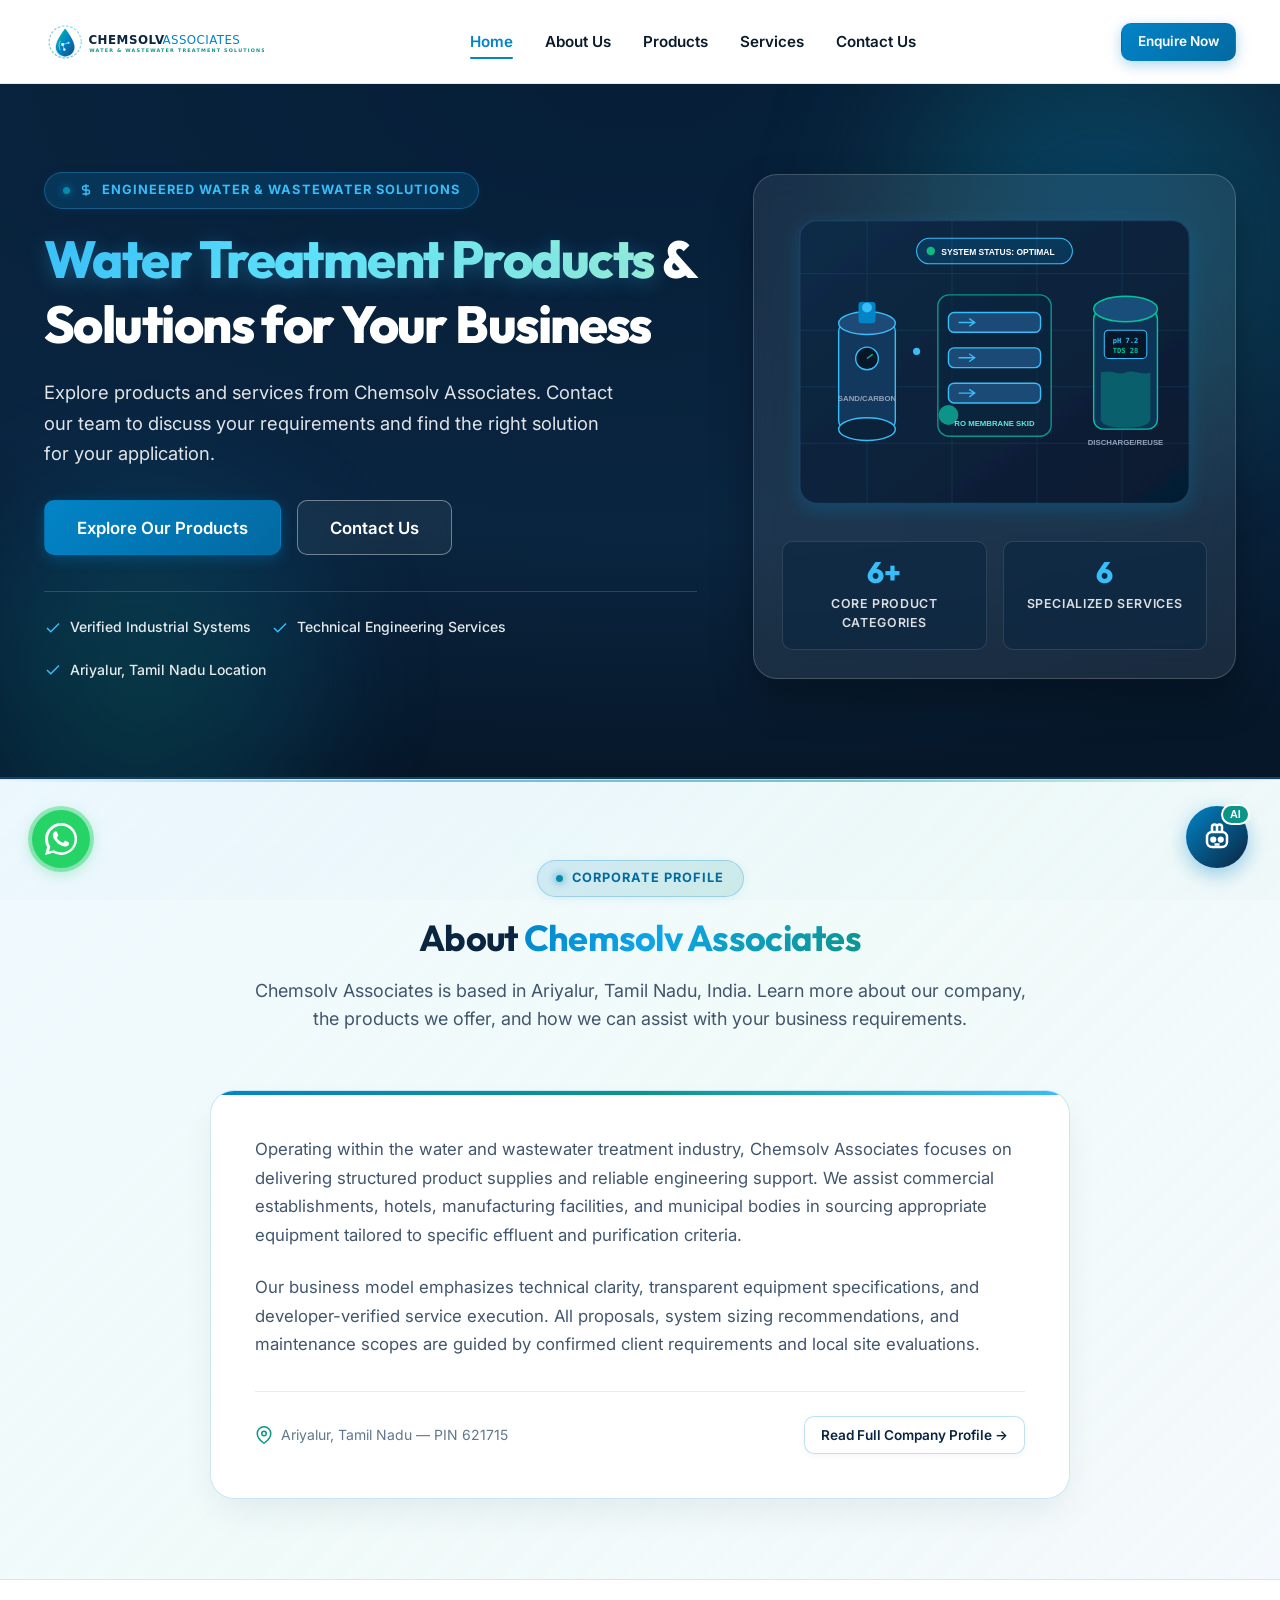
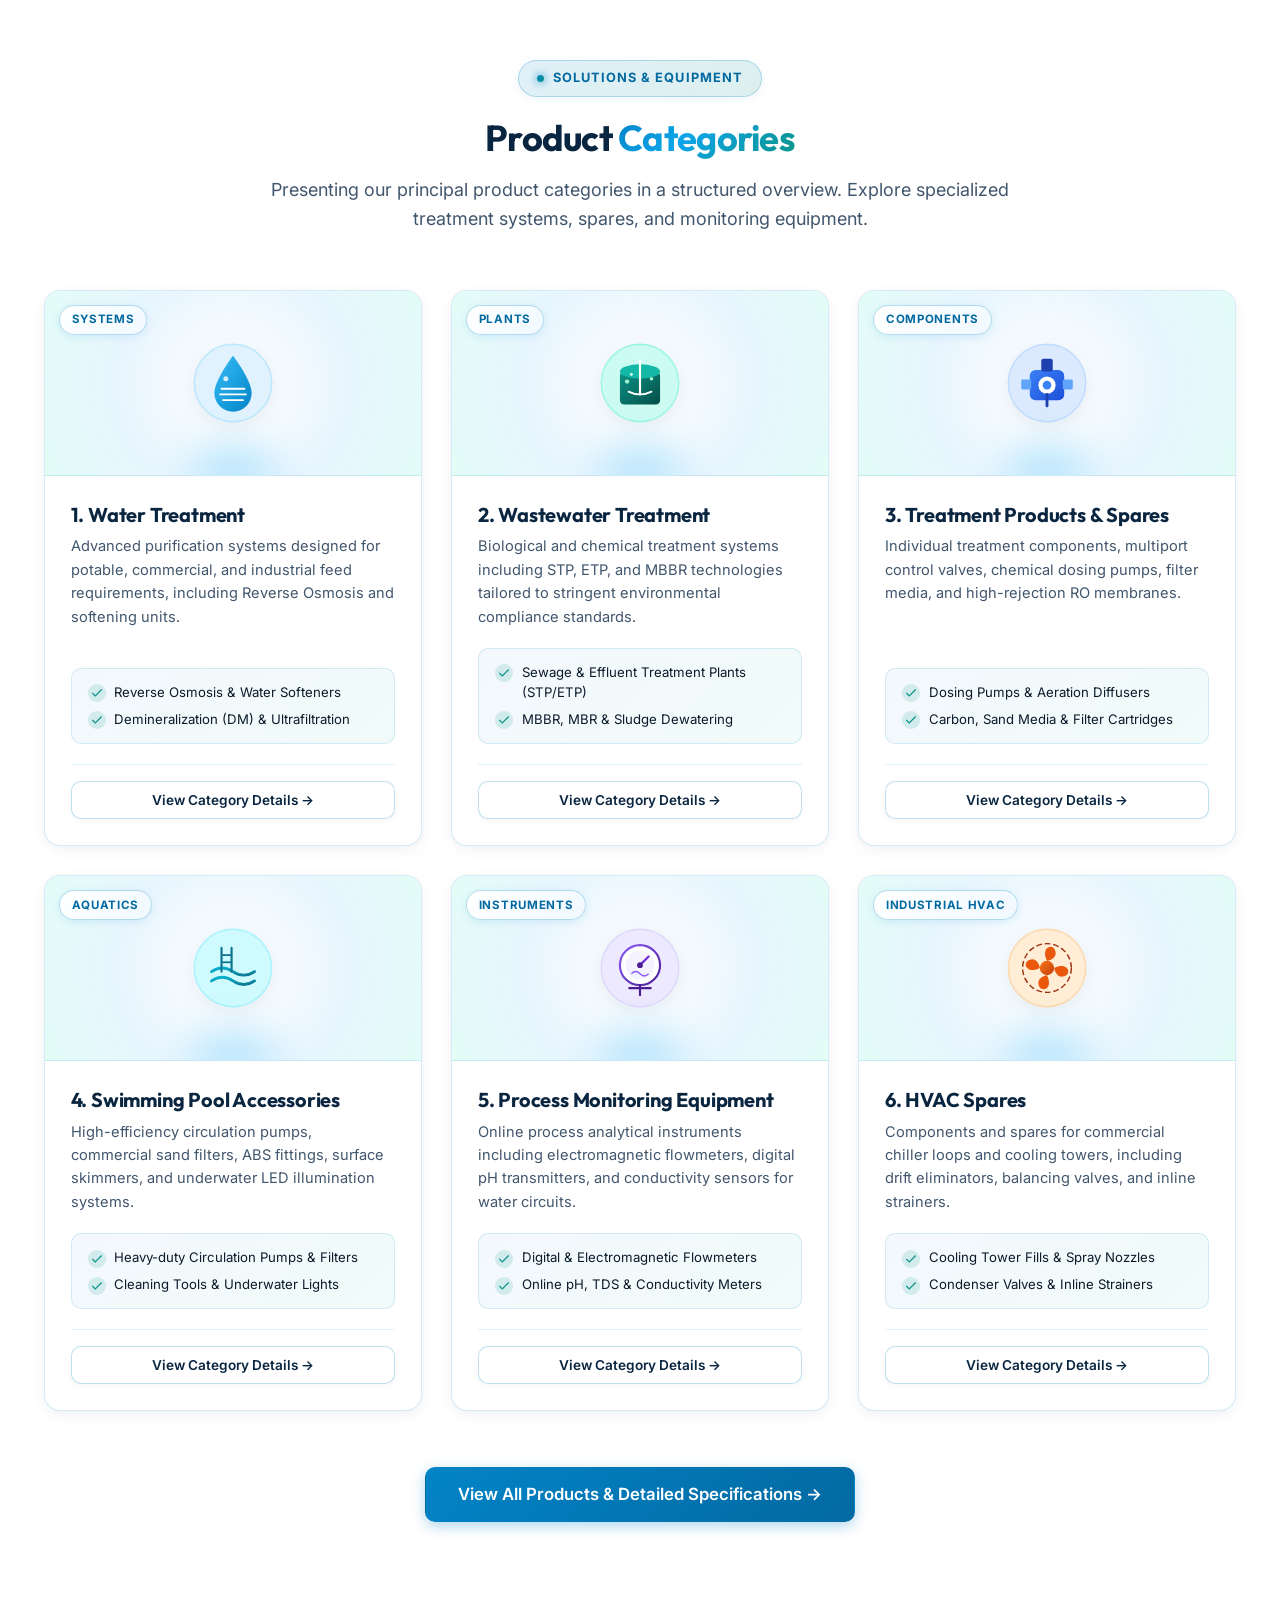
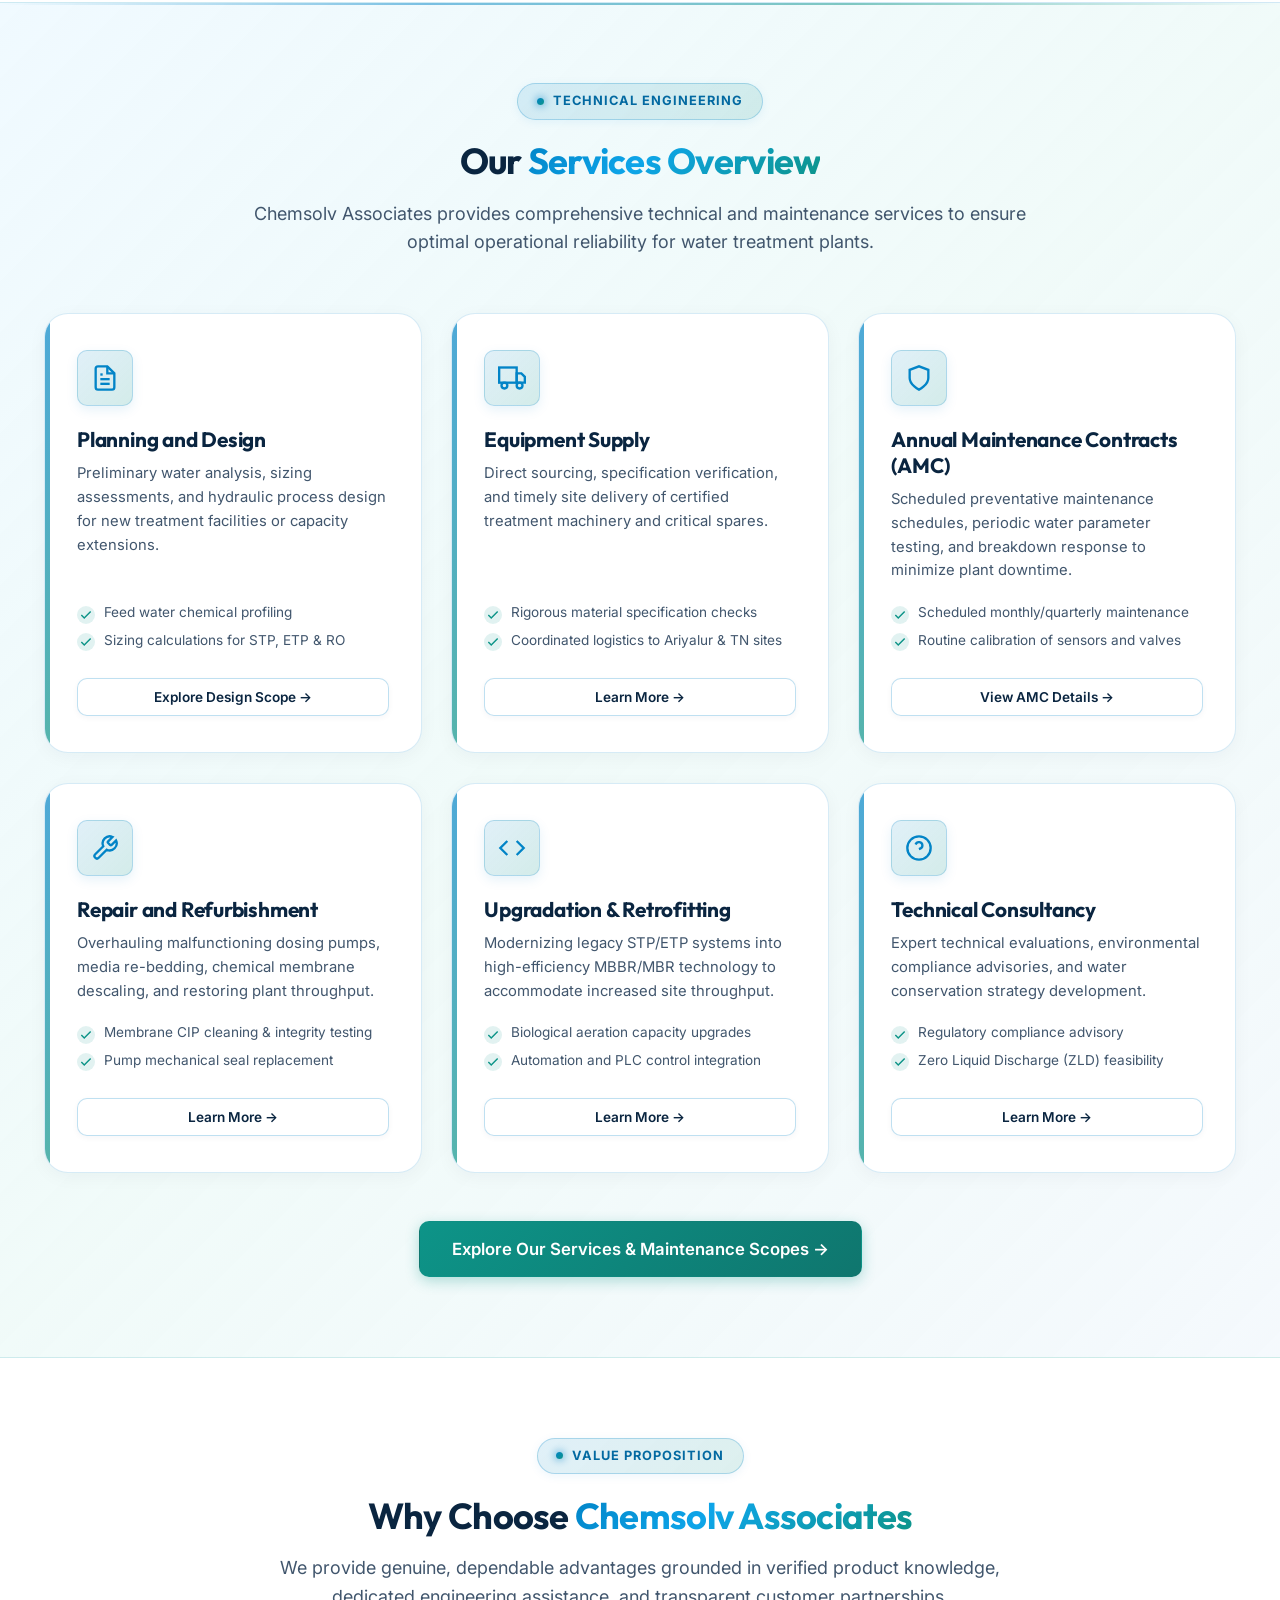
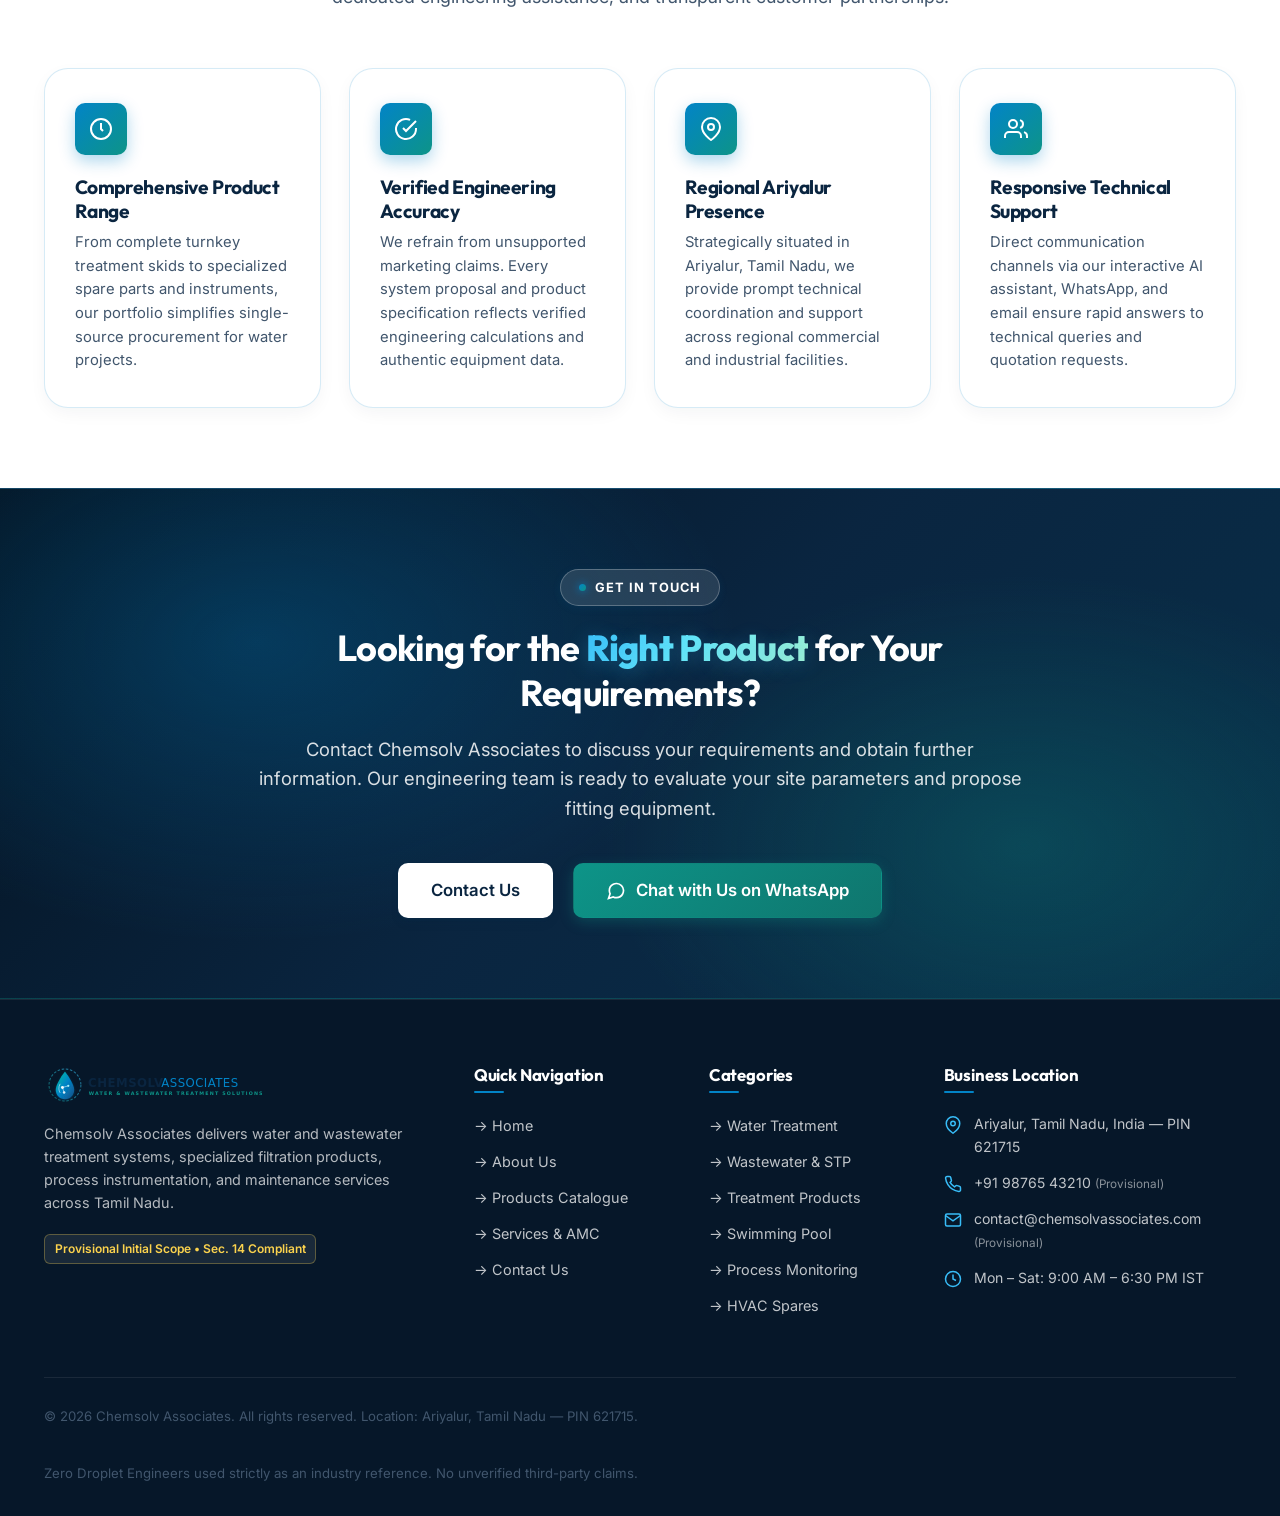
==== commit 58af632f: "feat: enhance visual aesthetics with vibrant oceanic colors, glassmorphism, and smooth animations" ====
--- a/index.html
+++ b/index.html
@@ -123,7 +123,7 @@
             <svg width="14" height="14" viewBox="0 0 24 24" fill="none" stroke="currentColor" stroke-width="2.5"><path d="M12 2v20M17 5H9.5a3.5 3.5 0 0 0 0 7h5a3.5 3.5 0 0 1 0 7H6"/></svg>
             Engineered Water &amp; Wastewater Solutions
           </div>
-          <h1>Water Treatment Products and Solutions for Your Business</h1>
+          <h1><span class="gradient-text-hero">Water Treatment Products</span> &amp; Solutions for Your Business</h1>
           <p>Explore products and services from Chemsolv Associates. Contact our team to discuss your requirements and find the right solution for your application.</p>
           
           <div class="hero-cta-group">
@@ -171,7 +171,7 @@
       <div class="container">
         <div class="section-header fade-in-up">
           <span class="section-tag">Corporate Profile</span>
-          <h2 id="intro-heading">About Chemsolv Associates</h2>
+          <h2 id="intro-heading">About <span class="gradient-text">Chemsolv Associates</span></h2>
           <p>Chemsolv Associates is based in Ariyalur, Tamil Nadu, India. Learn more about our company, the products we offer, and how we can assist with your business requirements.</p>
         </div>
 
@@ -199,7 +199,7 @@
       <div class="container">
         <div class="section-header fade-in-up">
           <span class="section-tag">Solutions &amp; Equipment</span>
-          <h2 id="cat-heading">Product Categories</h2>
+          <h2 id="cat-heading">Product <span class="gradient-text">Categories</span></h2>
           <p>Presenting our principal product categories in a structured overview. Explore specialized treatment systems, spares, and monitoring equipment.</p>
         </div>
 
@@ -330,7 +330,7 @@
       <div class="container">
         <div class="section-header fade-in-up">
           <span class="section-tag">Technical Engineering</span>
-          <h2 id="services-heading">Our Services Overview</h2>
+          <h2 id="services-heading">Our <span class="gradient-text">Services Overview</span></h2>
           <p>Chemsolv Associates provides comprehensive technical and maintenance services to ensure optimal operational reliability for water treatment plants.</p>
         </div>
 
@@ -431,7 +431,7 @@
       <div class="container">
         <div class="section-header fade-in-up">
           <span class="section-tag">Value Proposition</span>
-          <h2 id="why-heading">Why Choose Chemsolv Associates</h2>
+          <h2 id="why-heading">Why Choose <span class="gradient-text">Chemsolv Associates</span></h2>
           <p>We provide genuine, dependable advantages grounded in verified product knowledge, dedicated engineering assistance, and transparent customer partnerships.</p>
         </div>
 
@@ -474,8 +474,8 @@
     <!-- Section 6: Enquiry Call to Action -->
     <section class="section section-dark" id="enquiry-cta" aria-labelledby="cta-heading">
       <div class="container" style="text-align: center; max-width: 820px;">
-        <span class="section-tag" style="background: rgba(255,255,255,0.1); color: #FFFFFF; border-color: rgba(255,255,255,0.2);">Get In Touch</span>
-        <h2 id="cta-heading" style="color: #FFFFFF; margin-bottom: 1.25rem;">Looking for the Right Product for Your Requirements?</h2>
+        <span class="section-tag" style="background: rgba(255,255,255,0.12); color: #FFFFFF; border-color: rgba(255,255,255,0.25);">Get In Touch</span>
+        <h2 id="cta-heading" style="color: #FFFFFF; margin-bottom: 1.25rem;">Looking for the <span class="gradient-text-hero">Right Product</span> for Your Requirements?</h2>
         <p style="font-size: 1.15rem; color: rgba(255, 255, 255, 0.85); margin-bottom: 2.5rem;">
           Contact Chemsolv Associates to discuss your requirements and obtain further information. Our engineering team is ready to evaluate your site parameters and propose fitting equipment.
         </p>
--- a/assets/css/main.css
+++ b/assets/css/main.css
@@ -24,15 +24,24 @@
 
   /* Neutrals */
   --color-bg: #FFFFFF;
-  --color-bg-alt: #F8FAFC;
-  --color-bg-subtle: #F1F5F9;
-  --color-border: #E2E8F0;
-  --color-border-dark: #CBD5E1;
+  --color-bg-alt: #F1F7FB;
+  --color-bg-subtle: #EBF4F9;
+  --color-border: #E0EBF3;
+  --color-border-dark: #CBD9E5;
   
-  --color-text-main: #0F172A;
-  --color-text-muted: #475569;
-  --color-text-light: #64748B;
+  --color-text-main: #0B1B2B;
+  --color-text-muted: #41566D;
+  --color-text-light: #62778F;
   --color-text-white: #FFFFFF;
+
+  /* Modern Oceanic Gradients */
+  --gradient-ocean: linear-gradient(135deg, #0284C7 0%, #0D9488 100%);
+  --gradient-sky: linear-gradient(135deg, #0284C7 0%, #38BDF8 100%);
+  --gradient-teal: linear-gradient(135deg, #0D9488 0%, #14B8A6 100%);
+  --gradient-hero: radial-gradient(120% 100% at 50% 0%, #061e38 0%, #0A2540 50%, #051627 100%);
+  --gradient-dark: linear-gradient(135deg, #041220 0%, #0A2540 60%, #082F49 100%);
+  --gradient-card-top: linear-gradient(90deg, #0284C7 0%, #0D9488 50%, #38BDF8 100%);
+  --gradient-surface: linear-gradient(180deg, #FFFFFF 0%, #F8FAFC 100%);
 
   /* Typography */
   --font-family-heading: 'Outfit', -apple-system, BlinkMacSystemFont, 'Segoe UI', Roboto, Helvetica, Arial, sans-serif;
@@ -43,12 +52,16 @@
   --container-padding: 1.5rem;
   --header-height: 84px;
 
-  /* Shadows */
-  --shadow-sm: 0 1px 3px rgba(0, 0, 0, 0.05), 0 1px 2px rgba(0, 0, 0, 0.03);
-  --shadow-md: 0 4px 6px -1px rgba(10, 37, 64, 0.08), 0 2px 4px -2px rgba(10, 37, 64, 0.05);
-  --shadow-lg: 0 10px 15px -3px rgba(10, 37, 64, 0.1), 0 4px 6px -4px rgba(10, 37, 64, 0.05);
-  --shadow-xl: 0 20px 25px -5px rgba(10, 37, 64, 0.12), 0 8px 10px -6px rgba(10, 37, 64, 0.06);
-  --shadow-glow: 0 0 20px rgba(2, 132, 199, 0.25);
+  /* Shadows & Dynamic Glows */
+  --shadow-sm: 0 1px 3px rgba(10, 37, 64, 0.05), 0 1px 2px rgba(10, 37, 64, 0.03);
+  --shadow-md: 0 6px 12px -2px rgba(10, 37, 64, 0.08), 0 2px 4px -1px rgba(2, 132, 199, 0.06);
+  --shadow-lg: 0 12px 20px -3px rgba(10, 37, 64, 0.1), 0 4px 8px -2px rgba(2, 132, 199, 0.08);
+  --shadow-xl: 0 20px 28px -5px rgba(10, 37, 64, 0.12), 0 8px 12px -4px rgba(2, 132, 199, 0.1);
+  --shadow-glow: 0 0 24px rgba(2, 132, 199, 0.3);
+  --shadow-glow-cyan: 0 8px 24px -4px rgba(2, 132, 199, 0.35);
+  --shadow-glow-teal: 0 8px 24px -4px rgba(13, 148, 136, 0.35);
+  --shadow-card-elevated: 0 16px 36px -6px rgba(10, 37, 64, 0.1), 0 0 0 1px rgba(2, 132, 199, 0.14);
+  --shadow-card-hover: 0 22px 42px -8px rgba(2, 132, 199, 0.22), 0 6px 16px rgba(13, 148, 136, 0.14);
 
   /* Transitions */
   --transition-fast: 0.2s cubic-bezier(0.16, 1, 0.3, 1);
@@ -84,7 +97,12 @@
   font-size: 1rem;
   line-height: 1.6;
   color: var(--color-text-main);
-  background-color: var(--color-bg);
+  background: 
+    radial-gradient(1200px 800px at 15% -5%, rgba(2, 132, 199, 0.08) 0%, transparent 60%),
+    radial-gradient(1000px 700px at 85% 15%, rgba(13, 148, 136, 0.08) 0%, transparent 60%),
+    radial-gradient(1200px 800px at 50% 65%, rgba(14, 165, 233, 0.06) 0%, transparent 60%),
+    linear-gradient(180deg, #F8FAFC 0%, #F1F6FA 40%, #EDF4F9 100%);
+  background-attachment: fixed;
   width: 100%;
   max-width: 100%;
   overflow-x: clip;
@@ -109,6 +127,25 @@
 h3 { font-size: clamp(1.2rem, 1.4vw + 0.4rem, 1.65rem); }
 h4 { font-size: 1.15rem; }
 
+/* Vibrant Gradient Typography */
+.gradient-text {
+  background: linear-gradient(135deg, #0284C7 0%, #0EA5E9 40%, #0D9488 100%);
+  -webkit-background-clip: text;
+  -webkit-text-fill-color: transparent;
+  background-clip: text;
+  display: inline-block;
+}
+
+.gradient-text-hero {
+  background: linear-gradient(135deg, #38BDF8 0%, #67E8F9 45%, #A7F3D0 100%);
+  -webkit-background-clip: text;
+  -webkit-text-fill-color: transparent;
+  background-clip: text;
+  display: inline-block;
+  font-weight: 800;
+  text-shadow: 0 4px 20px rgba(56, 189, 248, 0.3);
+}
+
 p {
   color: var(--color-text-muted);
   margin-bottom: 1.2rem;
@@ -157,17 +194,36 @@
 .section {
   padding: 5rem 0;
   position: relative;
+  overflow: hidden;
 }
 
 .section-alt {
-  background-color: var(--color-bg-alt);
-  border-top: 1px solid var(--color-border);
-  border-bottom: 1px solid var(--color-border);
+  background: linear-gradient(135deg, rgba(235, 248, 255, 0.75) 0%, rgba(238, 250, 248, 0.85) 50%, rgba(241, 247, 252, 0.75) 100%);
+  border-top: 1px solid rgba(2, 132, 199, 0.15);
+  border-bottom: 1px solid rgba(13, 148, 136, 0.15);
+  position: relative;
+}
+
+.section-alt::before {
+  content: '';
+  position: absolute;
+  top: 0;
+  left: 0;
+  right: 0;
+  height: 2px;
+  background: linear-gradient(90deg, transparent, rgba(2, 132, 199, 0.5), rgba(13, 148, 136, 0.5), transparent);
 }
 
 .section-dark {
-  background: linear-gradient(135deg, var(--color-primary-dark) 0%, var(--color-primary) 100%);
+  position: relative;
+  overflow: hidden;
+  background: 
+    radial-gradient(800px 500px at 20% 30%, rgba(2, 132, 199, 0.3) 0%, transparent 60%),
+    radial-gradient(700px 450px at 80% 70%, rgba(13, 148, 136, 0.28) 0%, transparent 60%),
+    linear-gradient(135deg, #041220 0%, #0A2540 50%, #082F49 100%);
   color: var(--color-text-white);
+  border-top: 1px solid rgba(56, 189, 248, 0.25);
+  border-bottom: 1px solid rgba(20, 184, 166, 0.25);
 }
 
 .section-dark h1,
@@ -178,31 +234,57 @@
 }
 
 .section-dark p {
-  color: rgba(255, 255, 255, 0.85);
+  color: rgba(255, 255, 255, 0.88);
 }
 
 .section-header {
   text-align: center;
   max-width: 780px;
   margin: 0 auto 3.5rem;
+  position: relative;
+  z-index: 2;
 }
 
 .section-tag {
   display: inline-flex;
   align-items: center;
-  gap: 0.5rem;
-  font-size: 0.825rem;
+  gap: 0.55rem;
+  font-size: 0.8rem;
   font-weight: 700;
   text-transform: uppercase;
   letter-spacing: 0.08em;
-  color: var(--color-accent);
-  background: rgba(2, 132, 199, 0.08);
-  padding: 0.4rem 1rem;
+  color: #0369A1;
+  background: linear-gradient(135deg, rgba(2, 132, 199, 0.12) 0%, rgba(13, 148, 136, 0.14) 100%);
+  padding: 0.45rem 1.15rem;
   border-radius: var(--radius-full);
-  margin-bottom: 1rem;
-  border: 1px solid rgba(2, 132, 199, 0.15);
+  margin-bottom: 1.15rem;
+  border: 1px solid rgba(2, 132, 199, 0.25);
+  box-shadow: 0 2px 10px rgba(2, 132, 199, 0.08);
   max-width: 100%;
   box-sizing: border-box;
+  transition: all var(--transition-fast);
+}
+
+.section-tag::before {
+  content: '';
+  width: 7px;
+  height: 7px;
+  border-radius: 50%;
+  background: linear-gradient(135deg, var(--color-accent) 0%, var(--color-teal) 100%);
+  display: inline-block;
+  box-shadow: 0 0 8px var(--color-accent);
+  animation: pulseDot 2s infinite ease-in-out;
+}
+
+@keyframes pulseDot {
+  0%, 100% {
+    transform: scale(1);
+    box-shadow: 0 0 6px var(--color-accent);
+  }
+  50% {
+    transform: scale(1.4);
+    box-shadow: 0 0 12px var(--color-accent-light);
+  }
 }
 
 .section-header h2 {
@@ -214,15 +296,36 @@
   color: var(--color-text-muted);
 }
 
+/* Glassmorphic Elevated Intro Card */
 .intro-card {
   max-width: 860px;
   margin: 0 auto;
-  background: #FFFFFF;
-  border: 1px solid var(--color-border);
+  background: rgba(255, 255, 255, 0.94);
+  backdrop-filter: blur(20px);
+  -webkit-backdrop-filter: blur(20px);
+  border: 1px solid rgba(2, 132, 199, 0.2);
   border-radius: var(--radius-xl);
   padding: 2.75rem;
-  box-shadow: var(--shadow-sm);
+  box-shadow: 0 16px 36px -6px rgba(10, 37, 64, 0.08), 0 0 0 1px rgba(255, 255, 255, 0.9) inset;
   box-sizing: border-box;
+  position: relative;
+  overflow: hidden;
+  transition: all 0.35s ease;
+}
+
+.intro-card::before {
+  content: '';
+  position: absolute;
+  top: 0;
+  left: 0;
+  right: 0;
+  height: 4px;
+  background: linear-gradient(90deg, var(--color-accent) 0%, var(--color-teal) 50%, var(--color-accent-light) 100%);
+}
+
+.intro-card:hover {
+  transform: translateY(-4px);
+  box-shadow: 0 24px 48px -8px rgba(2, 132, 199, 0.2), 0 0 24px rgba(2, 132, 199, 0.08);
 }
 
 .intro-card-footer {
@@ -232,7 +335,7 @@
   justify-content: space-between;
   gap: 1rem;
   padding-top: 1.5rem;
-  border-top: 1px solid var(--color-border);
+  border-top: 1px solid rgba(2, 132, 199, 0.12);
 }
 
 /* Accessibility Focus States */
@@ -577,66 +680,103 @@
 .btn-primary {
   background: linear-gradient(135deg, var(--color-accent) 0%, var(--color-accent-dark) 100%);
   color: #FFFFFF;
-  box-shadow: 0 4px 12px rgba(2, 132, 199, 0.28);
+  box-shadow: 0 4px 14px rgba(2, 132, 199, 0.32);
+  position: relative;
+  overflow: hidden;
+}
+
+.btn-primary::after,
+.btn-teal::after {
+  content: '';
+  position: absolute;
+  top: -50%;
+  left: -60%;
+  width: 40%;
+  height: 200%;
+  background: linear-gradient(
+    90deg,
+    rgba(255, 255, 255, 0) 0%,
+    rgba(255, 255, 255, 0.3) 50%,
+    rgba(255, 255, 255, 0) 100%
+  );
+  transform: rotate(25deg);
+  pointer-events: none;
+}
+
+.btn-primary:hover::after,
+.btn-teal:hover::after {
+  animation: btnShimmer 0.75s ease-out;
+}
+
+@keyframes btnShimmer {
+  0% { left: -60%; }
+  100% { left: 140%; }
 }
 
 .btn-primary:hover {
   background: linear-gradient(135deg, var(--color-accent-hover) 0%, var(--color-accent) 100%);
   color: #FFFFFF;
   transform: translateY(-2px);
-  box-shadow: 0 6px 16px rgba(2, 132, 199, 0.38);
+  box-shadow: 0 8px 22px rgba(2, 132, 199, 0.45);
 }
 
 .btn-secondary {
   background: #FFFFFF;
   color: var(--color-primary);
-  border: 1px solid var(--color-border-dark);
+  border: 1px solid rgba(2, 132, 199, 0.25);
+  box-shadow: 0 2px 6px rgba(10, 37, 64, 0.04);
 }
 
 .btn-secondary:hover {
-  background: var(--color-bg-alt);
-  color: var(--color-accent);
+  background: linear-gradient(135deg, rgba(2, 132, 199, 0.08) 0%, rgba(13, 148, 136, 0.08) 100%);
+  color: var(--color-accent-dark);
   border-color: var(--color-accent);
   transform: translateY(-2px);
+  box-shadow: 0 6px 18px rgba(2, 132, 199, 0.16);
 }
 
 .btn-teal {
   background: linear-gradient(135deg, var(--color-teal) 0%, var(--color-teal-dark) 100%);
   color: #FFFFFF;
-  box-shadow: 0 4px 12px rgba(13, 148, 136, 0.25);
+  box-shadow: 0 4px 14px rgba(13, 148, 136, 0.3);
+  position: relative;
+  overflow: hidden;
 }
 
 .btn-teal:hover {
   background: linear-gradient(135deg, var(--color-teal-light) 0%, var(--color-teal) 100%);
   color: #FFFFFF;
   transform: translateY(-2px);
-  box-shadow: 0 6px 16px rgba(13, 148, 136, 0.35);
+  box-shadow: 0 8px 22px rgba(13, 148, 136, 0.42);
 }
 
 .btn-white {
   background: #FFFFFF;
   color: var(--color-primary);
   box-shadow: var(--shadow-md);
+  border: 1px solid rgba(255, 255, 255, 0.4);
 }
 
 .btn-white:hover {
-  background: #F8FAFC;
+  background: #F0F9FF;
   color: var(--color-accent);
   transform: translateY(-2px);
-  box-shadow: var(--shadow-lg);
+  box-shadow: 0 8px 20px rgba(0, 0, 0, 0.15), 0 0 12px rgba(2, 132, 199, 0.2);
 }
 
 .btn-outline-white {
-  background: transparent;
+  background: rgba(255, 255, 255, 0.05);
   color: #FFFFFF;
   border: 1px solid rgba(255, 255, 255, 0.4);
+  backdrop-filter: blur(8px);
 }
 
 .btn-outline-white:hover {
-  background: rgba(255, 255, 255, 0.12);
+  background: rgba(255, 255, 255, 0.16);
   border-color: #FFFFFF;
   color: #FFFFFF;
   transform: translateY(-2px);
+  box-shadow: 0 6px 18px rgba(0, 0, 0, 0.2);
 }
 
 .btn-sm {
@@ -662,34 +802,60 @@
    ========================================================================== */
 .hero-section {
   position: relative;
-  background: radial-gradient(120% 100% at 50% 0%, #0c2b4e 0%, var(--color-primary) 70%, var(--color-primary-dark) 100%);
+  background: 
+    radial-gradient(120% 100% at 50% 0%, #061e38 0%, var(--color-primary) 65%, var(--color-primary-dark) 100%);
   color: #FFFFFF;
   padding: 5.5rem 0 6rem;
   overflow: hidden;
+  border-bottom: 2px solid rgba(56, 189, 248, 0.2);
 }
 
 .hero-water-glow {
   position: absolute;
-  top: -150px;
-  right: -100px;
-  width: 500px;
-  height: 500px;
+  top: -120px;
+  right: -80px;
+  width: 520px;
+  height: 520px;
   border-radius: 50%;
-  background: radial-gradient(circle, rgba(2, 132, 199, 0.25) 0%, rgba(13, 148, 136, 0.12) 50%, transparent 70%);
+  background: radial-gradient(circle, rgba(2, 132, 199, 0.35) 0%, rgba(13, 148, 136, 0.18) 50%, transparent 70%);
+  filter: blur(60px);
+  pointer-events: none;
+  animation: floatOrb1 14s infinite ease-in-out;
+}
+
+.hero-water-glow-2 {
+  position: absolute;
+  bottom: -120px;
+  left: -80px;
+  width: 440px;
+  height: 440px;
+  border-radius: 50%;
+  background: radial-gradient(circle, rgba(13, 148, 136, 0.28) 0%, rgba(2, 132, 199, 0.12) 60%, transparent 70%);
   filter: blur(50px);
   pointer-events: none;
-}
-
-.hero-water-glow-2 {
-  position: absolute;
-  bottom: -150px;
-  left: -100px;
-  width: 400px;
-  height: 400px;
-  border-radius: 50%;
-  background: radial-gradient(circle, rgba(13, 148, 136, 0.2) 0%, rgba(2, 132, 199, 0.08) 60%, transparent 70%);
-  filter: blur(40px);
-  pointer-events: none;
+  animation: floatOrb2 16s infinite ease-in-out 3s;
+}
+
+@keyframes floatOrb1 {
+  0%, 100% {
+    transform: translate(0, 0) scale(1);
+    opacity: 0.8;
+  }
+  50% {
+    transform: translate(-30px, 35px) scale(1.15);
+    opacity: 1;
+  }
+}
+
+@keyframes floatOrb2 {
+  0%, 100% {
+    transform: translate(0, 0) scale(1);
+    opacity: 0.7;
+  }
+  50% {
+    transform: translate(40px, -25px) scale(1.2);
+    opacity: 0.95;
+  }
 }
 
 .hero-grid {
--- a/assets/css/components.css
+++ b/assets/css/components.css
@@ -107,21 +107,28 @@
 }
 
 .category-pill:hover {
-  color: var(--color-accent);
+  color: var(--color-accent-dark);
   background: #FFFFFF;
-  border-color: var(--color-accent-light);
+  border-color: var(--color-accent);
+  transform: translateY(-2px);
+  box-shadow: 0 4px 14px rgba(2, 132, 199, 0.18);
+}
+
+.category-pill.active {
+  background: linear-gradient(135deg, #0284C7 0%, #0369A1 50%, #0D9488 100%);
+  color: #FFFFFF;
+  border-color: transparent;
+  box-shadow: 0 4px 18px rgba(2, 132, 199, 0.42);
   transform: translateY(-1px);
-}
-
-.category-pill.active {
-  background: var(--color-accent);
-  color: #FFFFFF;
-  border-color: var(--color-accent);
-  box-shadow: 0 4px 12px rgba(2, 132, 199, 0.3);
 }
 
 .category-pill svg {
   flex-shrink: 0;
+  transition: transform 0.25s ease;
+}
+
+.category-pill:hover svg {
+  transform: scale(1.15);
 }
 
 /* Category Section Header */
@@ -129,39 +136,59 @@
   display: flex;
   align-items: flex-start;
   justify-content: space-between;
-  border-bottom: 2px solid var(--color-border);
-  padding-bottom: 1.25rem;
-  margin-bottom: 2rem;
+  border-bottom: 2px solid rgba(2, 132, 199, 0.15);
+  padding-bottom: 1.35rem;
+  margin-bottom: 2.25rem;
   gap: 1rem;
   flex-wrap: wrap;
+  position: relative;
+}
+
+.category-section-header::after {
+  content: '';
+  position: absolute;
+  bottom: -2px;
+  left: 0;
+  width: 90px;
+  height: 2px;
+  background: linear-gradient(90deg, var(--color-accent), var(--color-teal));
+  border-radius: var(--radius-full);
 }
 
 .category-section-title {
   display: flex;
   align-items: center;
-  gap: 0.85rem;
+  gap: 1rem;
 }
 
 .category-icon-box {
-  width: 48px;
-  height: 48px;
+  width: 52px;
+  height: 52px;
   border-radius: var(--radius-md);
-  background: linear-gradient(135deg, rgba(2, 132, 199, 0.1) 0%, rgba(13, 148, 136, 0.15) 100%);
+  background: linear-gradient(135deg, #0284C7 0%, #0D9488 100%);
   display: flex;
   align-items: center;
   justify-content: center;
-  color: var(--color-accent);
+  color: #FFFFFF;
   flex-shrink: 0;
+  box-shadow: 0 6px 16px rgba(2, 132, 199, 0.32);
+  transition: all 0.3s ease;
+}
+
+.category-section-header:hover .category-icon-box {
+  transform: scale(1.06) rotate(5deg);
+  box-shadow: 0 8px 20px rgba(2, 132, 199, 0.42);
 }
 
 .category-section-header h2 {
-  font-size: 1.5rem;
+  font-size: 1.55rem;
   margin-bottom: 0.25rem;
+  letter-spacing: -0.02em;
 }
 
 .category-section-header p {
   color: var(--color-text-muted);
-  font-size: 0.925rem;
+  font-size: 0.95rem;
   margin: 0;
 }
 
@@ -169,46 +196,85 @@
 .product-grid {
   display: grid;
   grid-template-columns: repeat(auto-fill, minmax(310px, 1fr));
-  gap: 1.75rem;
+  gap: 1.85rem;
 }
 
 .product-card {
   background: #FFFFFF;
-  border: 1px solid var(--color-border);
+  border: 1px solid rgba(2, 132, 199, 0.16);
   border-radius: var(--radius-lg);
   overflow: hidden;
-  transition: all var(--transition-normal);
+  transition: all 0.35s cubic-bezier(0.16, 1, 0.3, 1);
   display: flex;
   flex-direction: column;
-  box-shadow: var(--shadow-sm);
+  box-shadow: 0 4px 18px -2px rgba(10, 37, 64, 0.06), 0 2px 6px -1px rgba(2, 132, 199, 0.04);
   position: relative;
 }
 
+.product-card::before {
+  content: '';
+  position: absolute;
+  top: 0;
+  left: 0;
+  right: 0;
+  height: 3px;
+  background: linear-gradient(90deg, transparent, var(--color-accent), var(--color-teal), transparent);
+  opacity: 0;
+  transition: opacity 0.35s ease;
+  z-index: 3;
+}
+
 .product-card:hover {
-  transform: translateY(-4px);
-  box-shadow: var(--shadow-xl);
-  border-color: rgba(2, 132, 199, 0.3);
+  transform: translateY(-8px) scale(1.008);
+  box-shadow: 0 22px 40px -8px rgba(2, 132, 199, 0.22), 0 8px 18px rgba(13, 148, 136, 0.12);
+  border-color: rgba(2, 132, 199, 0.4);
+}
+
+.product-card:hover::before {
+  opacity: 1;
 }
 
 .product-card-media {
   position: relative;
-  background: linear-gradient(145deg, #f0f7ff 0%, #e6f0fa 100%);
-  height: 180px;
+  background: radial-gradient(circle at 50% 50%, rgba(255, 255, 255, 0.95) 0%, rgba(224, 242, 254, 0.75) 55%, rgba(204, 251, 241, 0.55) 100%);
+  height: 185px;
   display: flex;
   align-items: center;
   justify-content: center;
-  border-bottom: 1px solid var(--color-border);
+  border-bottom: 1px solid rgba(2, 132, 199, 0.14);
   overflow: hidden;
 }
 
-.product-card-media svg {
-  width: 80px;
+.product-card-media::after {
+  content: '';
+  position: absolute;
+  bottom: -35px;
+  width: 130px;
   height: 80px;
-  transition: transform var(--transition-normal);
-}
-
-.product-card:hover .product-card-media svg {
-  transform: scale(1.08);
+  border-radius: 50%;
+  background: radial-gradient(ellipse, rgba(56, 189, 248, 0.35) 0%, transparent 70%);
+  filter: blur(14px);
+  pointer-events: none;
+  transition: all 0.35s ease;
+}
+
+.product-card:hover .product-card-media::after {
+  transform: scale(1.4);
+  background: radial-gradient(ellipse, rgba(14, 165, 233, 0.55) 0%, transparent 70%);
+}
+
+.product-card-media svg,
+.product-card-media img {
+  width: 86px;
+  height: 86px;
+  transition: all 0.4s cubic-bezier(0.16, 1, 0.3, 1);
+  filter: drop-shadow(0 4px 10px rgba(10, 37, 64, 0.08));
+}
+
+.product-card:hover .product-card-media svg,
+.product-card:hover .product-card-media img {
+  transform: translateY(-5px) scale(1.1);
+  filter: drop-shadow(0 12px 20px rgba(2, 132, 199, 0.3));
 }
 
 .product-category-tag {
@@ -218,53 +284,57 @@
   font-size: 0.72rem;
   font-weight: 700;
   text-transform: uppercase;
-  letter-spacing: 0.05em;
-  background: rgba(255, 255, 255, 0.95);
-  backdrop-filter: blur(4px);
-  color: var(--color-primary);
-  padding: 0.25rem 0.65rem;
+  letter-spacing: 0.06em;
+  background: linear-gradient(135deg, rgba(255, 255, 255, 0.98) 0%, rgba(240, 249, 255, 0.98) 100%);
+  backdrop-filter: blur(8px);
+  color: #0369A1;
+  padding: 0.3rem 0.75rem;
   border-radius: var(--radius-full);
-  border: 1px solid var(--color-border);
+  border: 1px solid rgba(2, 132, 199, 0.28);
+  box-shadow: 0 2px 8px rgba(2, 132, 199, 0.12);
+  z-index: 2;
 }
 
 .product-card-body {
-  padding: 1.5rem;
+  padding: 1.6rem;
   display: flex;
   flex-direction: column;
   flex-grow: 1;
 }
 
 .product-title {
-  font-size: 1.2rem;
-  margin-bottom: 0.5rem;
+  font-size: 1.25rem;
+  margin-bottom: 0.55rem;
   color: var(--color-primary);
+  font-weight: 700;
+  letter-spacing: -0.01em;
 }
 
 .product-desc {
-  font-size: 0.9rem;
+  font-size: 0.915rem;
   color: var(--color-text-muted);
-  line-height: 1.55;
-  margin-bottom: 1.15rem;
+  line-height: 1.6;
+  margin-bottom: 1.2rem;
   flex-grow: 1;
 }
 
 .product-specs {
-  background: var(--color-bg-alt);
-  border: 1px solid var(--color-border);
+  background: linear-gradient(135deg, rgba(241, 247, 252, 0.85) 0%, rgba(238, 250, 248, 0.85) 100%);
+  border: 1px solid rgba(2, 132, 199, 0.14);
   border-radius: var(--radius-md);
-  padding: 0.75rem 0.85rem;
-  margin-bottom: 1.15rem;
+  padding: 0.85rem 1rem;
+  margin-bottom: 1.25rem;
   list-style: none;
 }
 
 .product-specs li {
-  font-size: 0.8rem;
-  color: var(--color-text-muted);
-  margin-bottom: 0.35rem;
+  font-size: 0.825rem;
+  color: var(--color-text-main);
+  margin-bottom: 0.45rem;
   display: flex;
   align-items: flex-start;
-  gap: 0.5rem;
-  line-height: 1.45;
+  gap: 0.55rem;
+  line-height: 1.5;
 }
 
 .product-specs li:last-child {
@@ -273,66 +343,94 @@
 
 .product-specs li svg {
   color: var(--color-teal);
+  background: rgba(13, 148, 136, 0.14);
+  border-radius: 50%;
+  padding: 2px;
+  box-sizing: content-box;
   flex-shrink: 0;
-  margin-top: 0.15rem;
+  margin-top: 0.1rem;
 }
 
 .product-card-footer {
   display: flex;
   align-items: center;
   justify-content: space-between;
-  padding-top: 0.85rem;
-  border-top: 1px solid var(--color-border);
+  padding-top: 1rem;
+  border-top: 1px solid rgba(2, 132, 199, 0.12);
 }
 
 /* Service Cards */
 .services-grid {
   display: grid;
   grid-template-columns: repeat(auto-fill, minmax(320px, 1fr));
-  gap: 1.75rem;
+  gap: 1.85rem;
 }
 
 .service-card {
   background: #FFFFFF;
-  border: 1px solid var(--color-border);
-  border-radius: var(--radius-lg);
-  padding: 2rem;
-  transition: all var(--transition-normal);
+  border: 1px solid rgba(2, 132, 199, 0.16);
+  border-radius: var(--radius-xl);
+  padding: 2.25rem 2rem;
+  transition: all 0.35s cubic-bezier(0.16, 1, 0.3, 1);
   display: flex;
   flex-direction: column;
-  box-shadow: var(--shadow-sm);
+  box-shadow: 0 4px 20px -2px rgba(10, 37, 64, 0.05);
   position: relative;
+  overflow: hidden;
+}
+
+.service-card::before {
+  content: '';
+  position: absolute;
+  top: 0;
+  left: 0;
+  width: 5px;
+  height: 100%;
+  background: linear-gradient(180deg, var(--color-accent) 0%, var(--color-teal) 100%);
+  opacity: 0.7;
+  transition: width 0.3s ease, opacity 0.3s ease;
 }
 
 .service-card:hover {
-  transform: translateY(-4px);
-  box-shadow: var(--shadow-xl);
-  border-color: rgba(2, 132, 199, 0.3);
+  transform: translateY(-6px);
+  box-shadow: 0 20px 38px -6px rgba(2, 132, 199, 0.18), 0 0 16px rgba(13, 148, 136, 0.08);
+  border-color: rgba(2, 132, 199, 0.38);
+}
+
+.service-card:hover::before {
+  width: 7px;
+  opacity: 1;
 }
 
 .service-icon-box {
-  width: 52px;
-  height: 52px;
+  width: 56px;
+  height: 56px;
   border-radius: var(--radius-md);
   background: linear-gradient(135deg, rgba(2, 132, 199, 0.12) 0%, rgba(13, 148, 136, 0.18) 100%);
+  border: 1px solid rgba(2, 132, 199, 0.22);
+  box-shadow: 0 4px 12px rgba(2, 132, 199, 0.1);
   display: flex;
   align-items: center;
   justify-content: center;
   color: var(--color-accent);
   margin-bottom: 1.25rem;
-  transition: all var(--transition-fast);
+  transition: all 0.35s ease;
   flex-shrink: 0;
 }
 
 .service-card:hover .service-icon-box {
   background: linear-gradient(135deg, var(--color-accent) 0%, var(--color-teal) 100%);
   color: #FFFFFF;
-  transform: scale(1.05);
+  box-shadow: 0 8px 22px rgba(2, 132, 199, 0.35);
+  transform: scale(1.08) rotate(4deg);
 }
 
 .service-title {
-  font-size: 1.25rem;
+  font-size: 1.3rem;
   margin-bottom: 0.65rem;
+  font-weight: 700;
+  color: var(--color-primary);
+  letter-spacing: -0.01em;
 }
 
 .service-desc {
@@ -352,7 +450,7 @@
 .service-features li {
   display: flex;
   align-items: flex-start;
-  gap: 0.5rem;
+  gap: 0.55rem;
   font-size: 0.85rem;
   color: var(--color-text-muted);
   margin-bottom: 0.45rem;
@@ -360,53 +458,86 @@
 }
 
 .service-features li svg {
-  color: var(--color-accent);
+  color: var(--color-teal);
+  background: rgba(13, 148, 136, 0.12);
+  border-radius: 50%;
+  padding: 2px;
+  box-sizing: content-box;
   flex-shrink: 0;
-  margin-top: 0.2rem;
+  margin-top: 0.15rem;
 }
 
 /* Value Props / Why Choose Us Grid */
 .features-grid {
   display: grid;
   grid-template-columns: repeat(auto-fit, minmax(260px, 1fr));
-  gap: 1.5rem;
+  gap: 1.75rem;
 }
 
 .feature-box {
   background: #FFFFFF;
-  border: 1px solid var(--color-border);
-  border-radius: var(--radius-lg);
-  padding: 1.75rem;
-  transition: all var(--transition-normal);
+  border: 1px solid rgba(2, 132, 199, 0.16);
+  border-radius: var(--radius-xl);
+  padding: 2.15rem 1.85rem;
+  transition: all 0.35s cubic-bezier(0.16, 1, 0.3, 1);
+  box-shadow: 0 6px 18px -2px rgba(10, 37, 64, 0.05);
+  position: relative;
+  overflow: hidden;
+}
+
+.feature-box::after {
+  content: '';
+  position: absolute;
+  bottom: 0;
+  left: 0;
+  right: 0;
+  height: 3px;
+  background: linear-gradient(90deg, var(--color-accent) 0%, var(--color-teal) 100%);
+  transform: scaleX(0);
+  transition: transform 0.35s ease;
+  transform-origin: left;
 }
 
 .feature-box:hover {
-  transform: translateY(-3px);
-  box-shadow: var(--shadow-lg);
-  border-color: var(--color-accent-light);
+  transform: translateY(-6px);
+  box-shadow: 0 18px 34px -4px rgba(2, 132, 199, 0.18);
+  border-color: rgba(2, 132, 199, 0.38);
+}
+
+.feature-box:hover::after {
+  transform: scaleX(1);
 }
 
 .feature-icon-wrapper {
-  width: 44px;
-  height: 44px;
+  width: 52px;
+  height: 52px;
   border-radius: var(--radius-md);
-  background: rgba(2, 132, 199, 0.1);
-  color: var(--color-accent);
+  background: linear-gradient(135deg, #0284C7 0%, #0D9488 100%);
+  color: #FFFFFF;
   display: flex;
   align-items: center;
   justify-content: center;
-  margin-bottom: 1rem;
+  margin-bottom: 1.25rem;
+  box-shadow: 0 6px 16px rgba(2, 132, 199, 0.32);
+  transition: transform 0.35s ease, box-shadow 0.35s ease;
+}
+
+.feature-box:hover .feature-icon-wrapper {
+  transform: scale(1.1) rotate(6deg);
+  box-shadow: 0 8px 22px rgba(2, 132, 199, 0.45);
 }
 
 .feature-box h3 {
-  font-size: 1.15rem;
-  margin-bottom: 0.4rem;
+  font-size: 1.2rem;
+  margin-bottom: 0.5rem;
+  font-weight: 700;
+  color: var(--color-primary);
 }
 
 .feature-box p {
-  font-size: 0.9rem;
+  font-size: 0.925rem;
   color: var(--color-text-muted);
-  line-height: 1.55;
+  line-height: 1.6;
 }
 
 /* Contact Page Form & Layout */
@@ -419,10 +550,22 @@
 
 .contact-card-box {
   background: #FFFFFF;
-  border: 1px solid var(--color-border);
+  border: 1px solid rgba(2, 132, 199, 0.18);
   border-radius: var(--radius-xl);
-  padding: 2.25rem;
-  box-shadow: var(--shadow-md);
+  padding: 2.5rem;
+  box-shadow: 0 12px 32px -4px rgba(10, 37, 64, 0.08);
+  position: relative;
+  overflow: hidden;
+}
+
+.contact-card-box::before {
+  content: '';
+  position: absolute;
+  top: 0;
+  left: 0;
+  right: 0;
+  height: 4px;
+  background: linear-gradient(90deg, var(--color-accent) 0%, var(--color-teal) 50%, var(--color-accent-light) 100%);
 }
 
 .form-group {
@@ -508,18 +651,28 @@
 }
 
 .info-card {
-  background: #FFFFFF;
-  border: 1px solid var(--color-border);
-  border-radius: var(--radius-lg);
-  padding: 1.75rem;
-  box-shadow: var(--shadow-sm);
+  background: rgba(255, 255, 255, 0.95);
+  backdrop-filter: blur(16px);
+  border: 1px solid rgba(2, 132, 199, 0.16);
+  border-radius: var(--radius-xl);
+  padding: 2rem 1.75rem;
+  box-shadow: 0 6px 20px -2px rgba(10, 37, 64, 0.06);
+  transition: all 0.35s ease;
+  position: relative;
+  overflow: hidden;
+}
+
+.info-card:hover {
+  transform: translateY(-4px);
+  box-shadow: 0 18px 36px -6px rgba(2, 132, 199, 0.18);
+  border-color: rgba(2, 132, 199, 0.38);
 }
 
 .info-item {
   display: flex;
   align-items: flex-start;
-  gap: 0.85rem;
-  margin-bottom: 1.25rem;
+  gap: 0.95rem;
+  margin-bottom: 1.35rem;
 }
 
 .info-item:last-child {
@@ -527,15 +680,24 @@
 }
 
 .info-icon {
-  width: 40px;
-  height: 40px;
+  width: 44px;
+  height: 44px;
   border-radius: var(--radius-md);
-  background: rgba(2, 132, 199, 0.08);
+  background: linear-gradient(135deg, rgba(2, 132, 199, 0.12) 0%, rgba(13, 148, 136, 0.16) 100%);
   color: var(--color-accent);
   display: flex;
   align-items: center;
   justify-content: center;
   flex-shrink: 0;
+  transition: all 0.3s ease;
+  border: 1px solid rgba(2, 132, 199, 0.2);
+}
+
+.info-card:hover .info-icon {
+  background: linear-gradient(135deg, var(--color-accent) 0%, var(--color-teal) 100%);
+  color: #FFFFFF;
+  transform: scale(1.08) rotate(4deg);
+  box-shadow: 0 6px 14px rgba(2, 132, 199, 0.28);
 }
 
 .info-text h4 {
